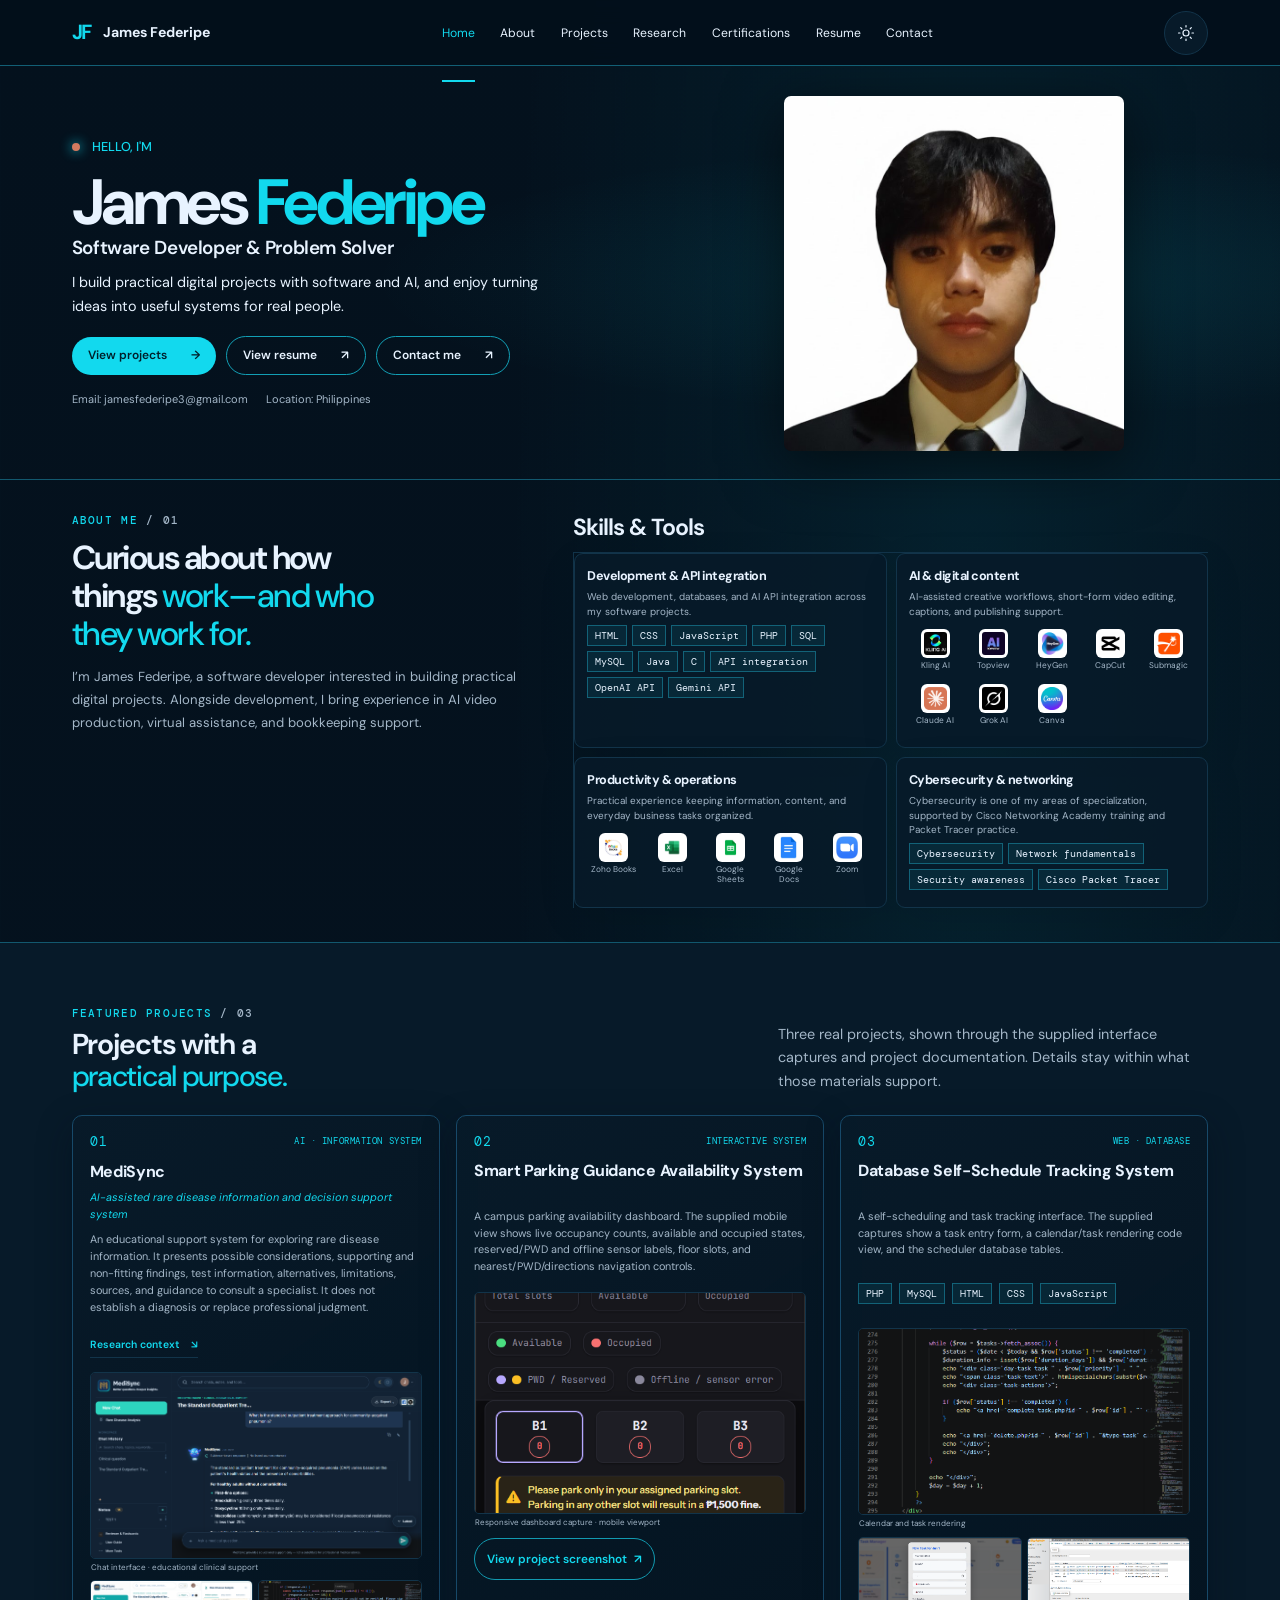
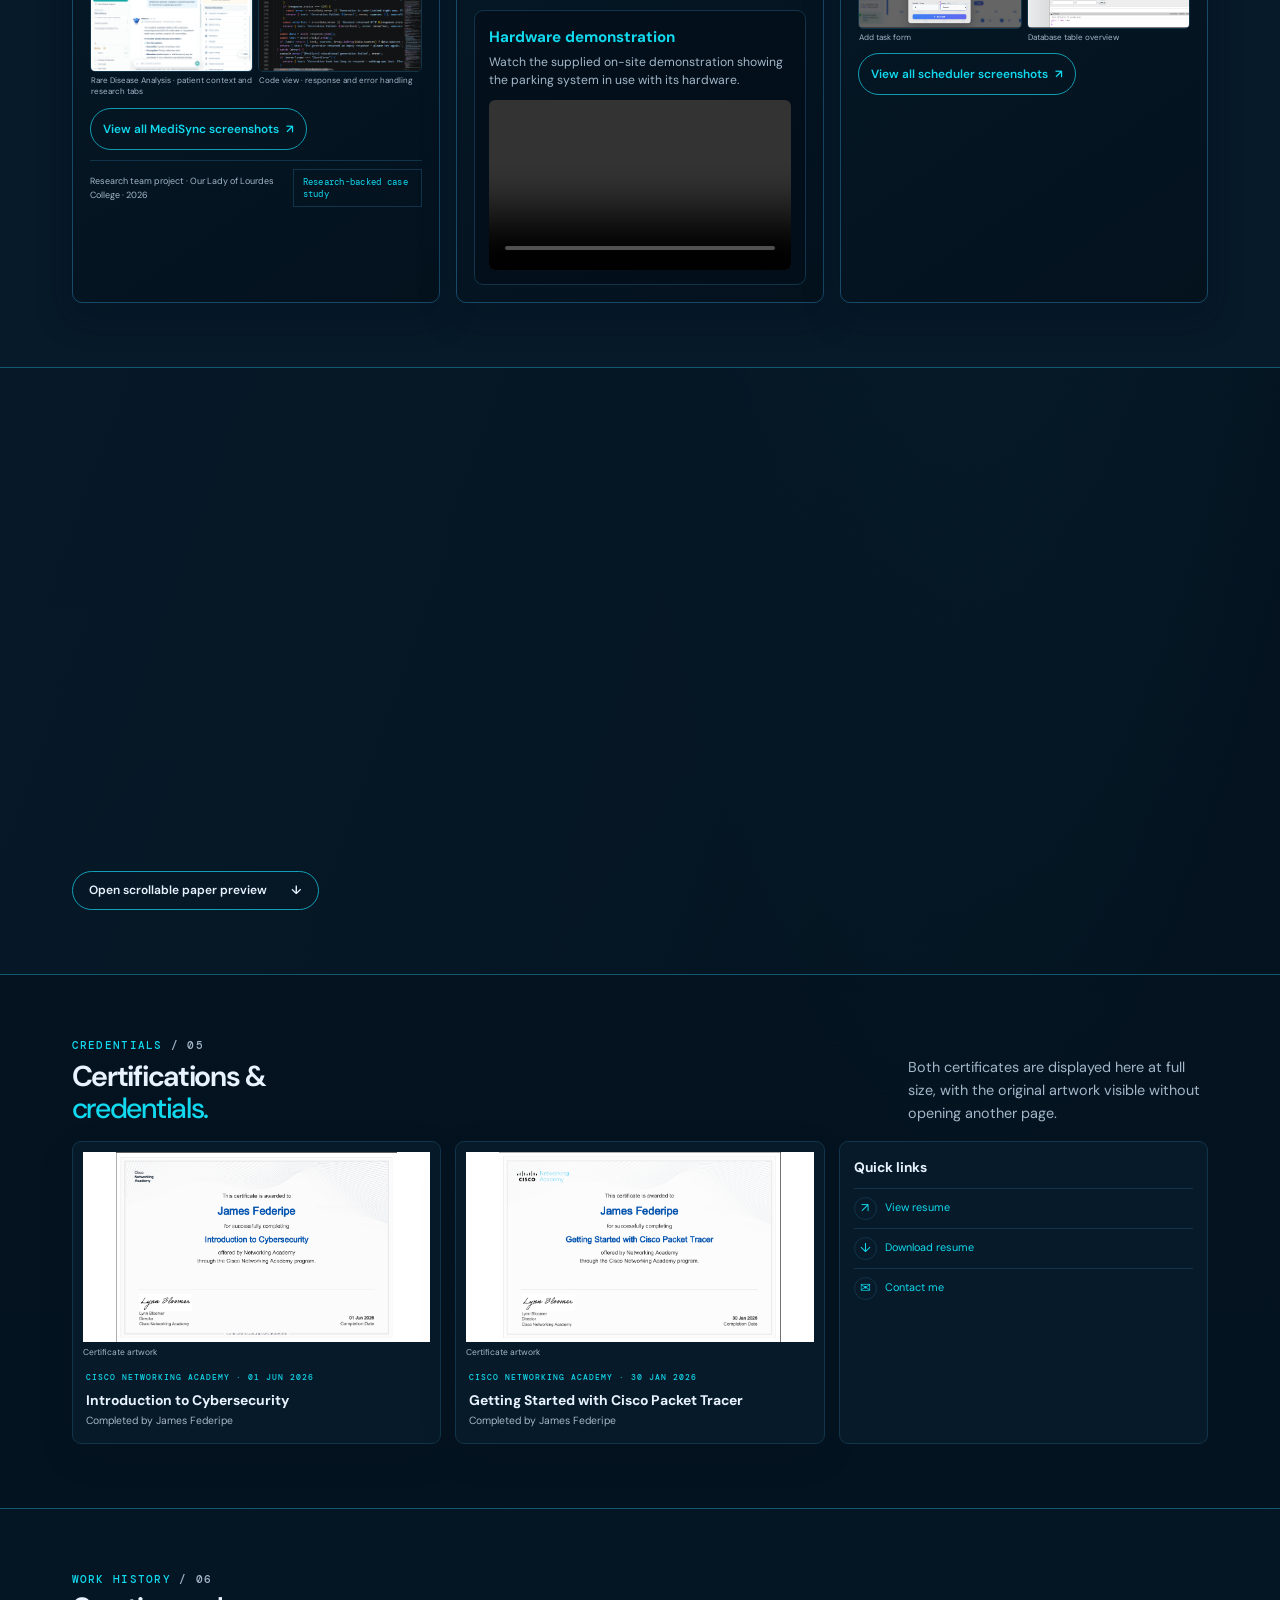
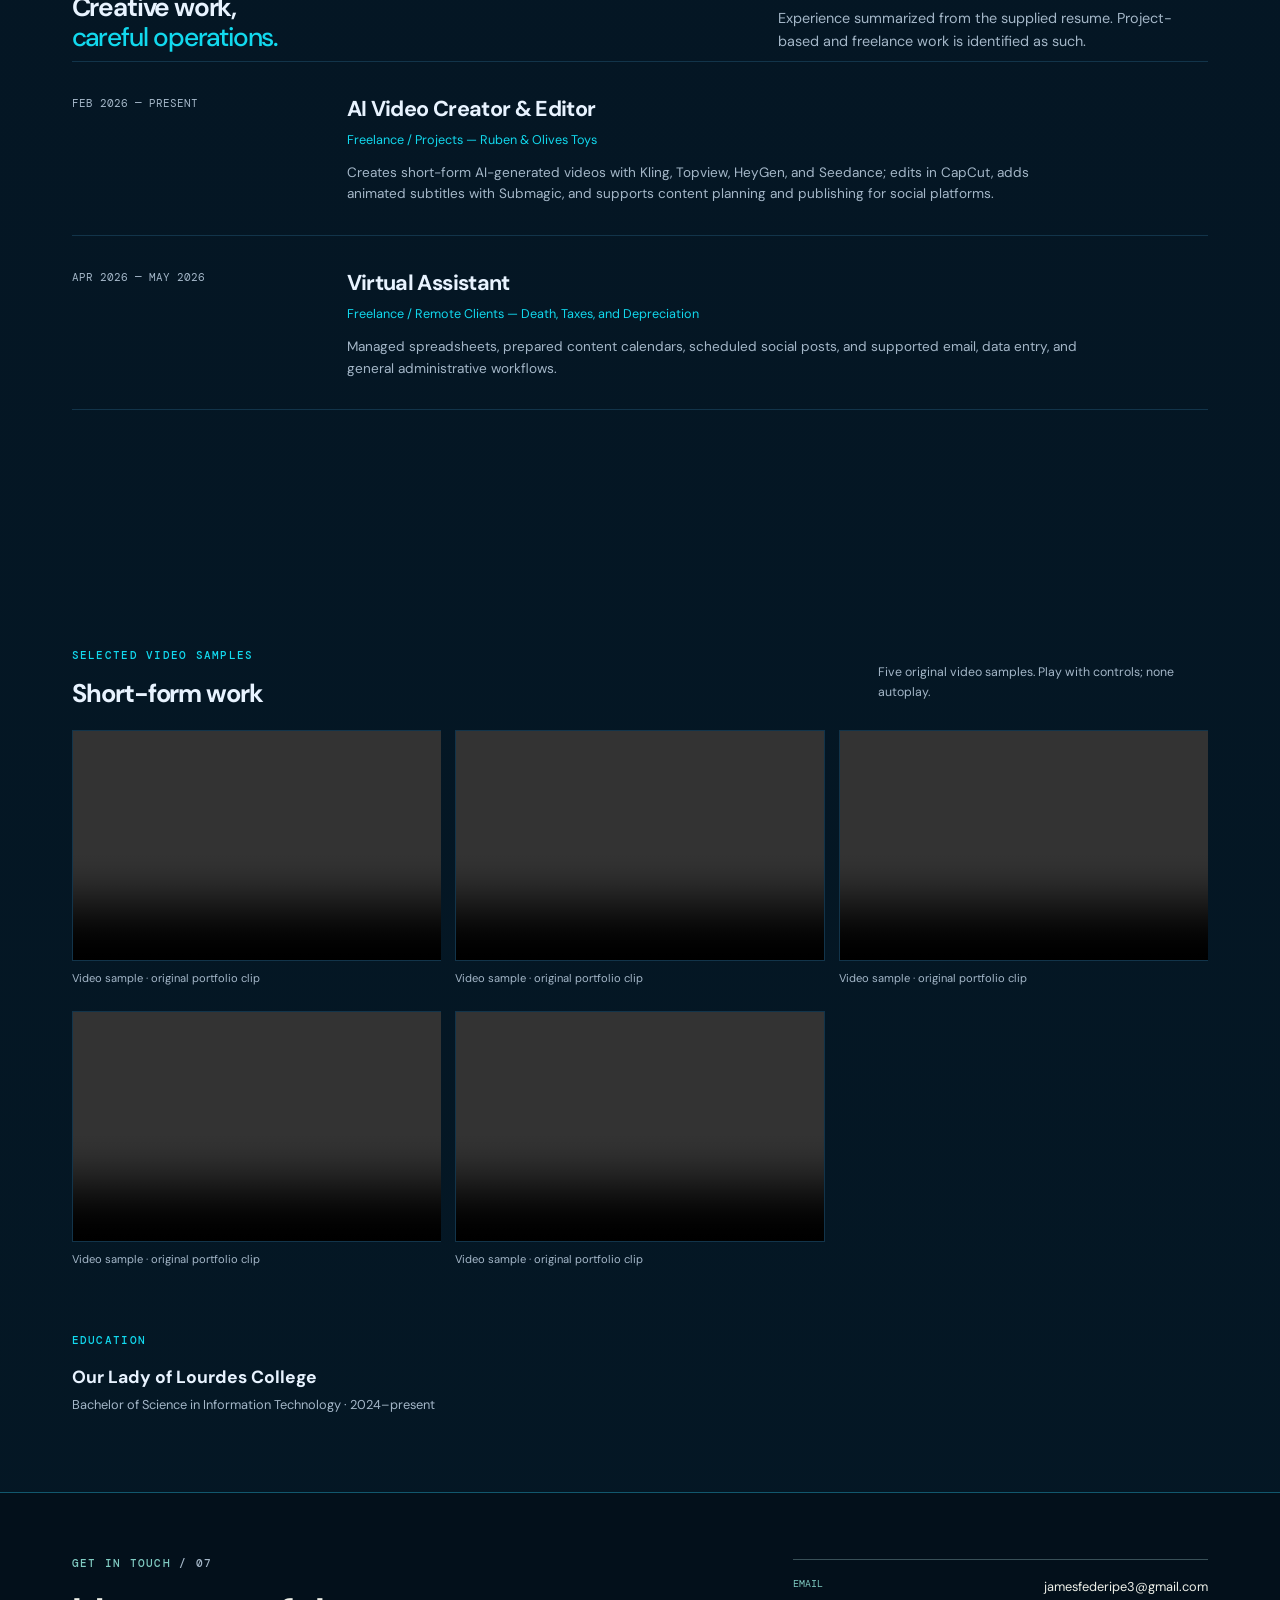
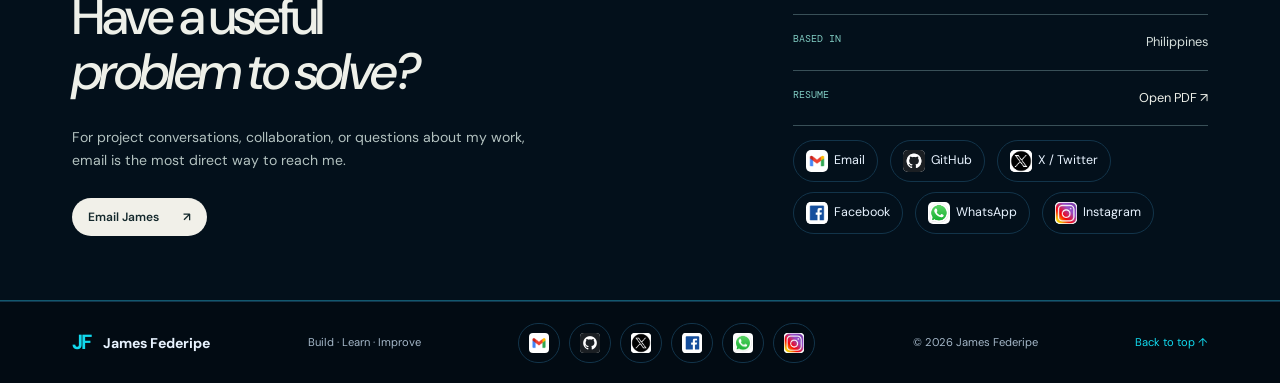
==== index.html @ 77c72005 "Set standalone portfolio Pages URL" ====
<!doctype html>
<html lang="en" data-theme="dark">
<head>
  <meta charset="utf-8">
  <meta name="viewport" content="width=device-width, initial-scale=1">
  <meta name="color-scheme" content="dark light">
  <meta name="description" content="James Federipe builds useful digital products with software and AI, alongside experience in digital operations and content creation.">
  <meta property="og:type" content="website">
  <meta property="og:title" content="James Federipe — AI & Software Developer">
  <meta property="og:description" content="AI-assisted applications, thoughtful web experiences, and practical digital solutions.">
  <link rel="canonical" href="https://percyvilli.github.io/James-Federipe-Portfolio/">
  <!-- Add a real 1200 × 630 social preview at assets/branding/social-preview.jpg when available. -->
  <meta property="og:image" content="">
  <meta name="theme-color" content="#04111d">
  <link rel="icon" href="favicon.svg" type="image/svg+xml">
  <title>James Federipe — AI & Software Developer</title>
  <link rel="stylesheet" href="style.css">
</head>
<body>
  <a class="skip-link" href="#main">Skip to content</a>
  <header class="site-header">
    <a class="wordmark" href="#home" aria-label="James Federipe, home"><span class="wordmark-mark">JF</span><span class="wordmark-name">James Federipe</span></a>
    <button class="menu-toggle" type="button" aria-expanded="false" aria-controls="site-nav"><span class="sr-only">Toggle navigation</span><svg viewBox="0 0 24 24" aria-hidden="true"><path d="M4 7h16M4 12h16M4 17h16"/></svg></button>
    <nav id="site-nav" class="site-nav" aria-label="Main navigation">
      <a href="#home">Home</a><a href="#about">About</a><a href="#projects">Projects</a><a href="#research">Research</a><a href="#certifications">Certifications</a><a href="james_RESUME%20V2.pdf" target="_blank" rel="noreferrer" id="resume">Resume</a><a href="#contact">Contact</a>
    </nav>
    <div class="header-actions"><button class="theme-toggle" type="button" aria-label="Switch to light theme" title="Switch theme"><svg viewBox="0 0 24 24" aria-hidden="true"><circle cx="12" cy="12" r="4"/><path d="M12 2v2m0 16v2M4.93 4.93l1.42 1.42m11.3 11.3 1.42 1.42M2 12h2m16 0h2M4.93 19.07l1.42-1.42m11.3-11.3 1.42-1.42"/></svg></button><a class="resume-link" href="james_RESUME%20V2.pdf" target="_blank" rel="noreferrer">View resume <span aria-hidden="true">↗</span></a></div>
  </header>
  <main id="main">
    <section class="hero section" id="home" aria-labelledby="hero-title">
      <div class="hero-copy"><p class="eyebrow"><span class="eyebrow-mark"></span> HELLO, I'M</p><h1 id="hero-title">James <em>Federipe</em></h1><h2 class="hero-role">Software Developer &amp; Problem Solver</h2><p class="hero-lede">I build practical digital projects with software and AI, and enjoy turning ideas into useful systems for real people.</p><div class="hero-actions"><a class="button button-dark" href="#projects">View projects <span aria-hidden="true">→</span></a><a class="button button-outline" href="james_RESUME%20V2.pdf" target="_blank" rel="noreferrer">View resume <span aria-hidden="true">↗</span></a><a class="button button-outline" href="#contact">Contact me <span aria-hidden="true">↗</span></a></div><div class="hero-contact"><a href="mailto:jamesfederipe3@gmail.com">Email: jamesfederipe3@gmail.com</a><span>Location: Philippines</span></div></div>
      <figure class="hero-portrait"><img src="james.jpg" width="747" height="780" alt="Portrait of James Federipe"><figcaption><span>JAMES FEDERIPE</span><span>DEVELOPMENT · CREATIVE · OPERATIONS</span></figcaption></figure>
      <div class="hero-bottom"><span>PHILIPPINES</span><a href="#projects">SCROLL TO EXPLORE <span aria-hidden="true">↓</span></a><span>INDEPENDENT PROJECTS &amp; EXPERIENCE</span></div>
    </section>

    <div class="about-skills-layout"><section class="section section-about" id="about" aria-labelledby="about-title"><div class="about-label"><p class="eyebrow">ABOUT ME <span> / 01</span></p></div><div class="about-copy"><h2 id="about-title">Curious about how<br>things <em>work—and who<br>they work for.</em></h2><p>I’m James Federipe, a software developer interested in building practical digital projects. Alongside development, I bring experience in AI video production, virtual assistance, and bookkeeping support.</p></div></section>
    <section class="section section-skills" id="skills" aria-labelledby="skills-title"><div class="section-heading"><div><p class="eyebrow">SKILLS &amp; TOOLS <span> / 02</span></p><h2 id="skills-title">Skills &amp; Tools</h2></div><p class="heading-note">Skills below are drawn from the supplied resume and named project. Project-specific evidence is noted where available.</p></div><div class="skills-grid">
      <article class="skill-group"><span class="skill-index">A</span><h3>Development &amp; API integration</h3><p>Web development, databases, and AI API integration across my software projects.</p><div class="tag-row"><span>HTML</span><span>CSS</span><span>JavaScript</span><span>PHP</span><span>SQL</span><span>MySQL</span><span>Java</span><span>C</span><span>API integration</span><span>OpenAI API</span><span>Gemini API</span></div><small>PHP, MySQL, HTML, CSS, JavaScript — scheduler project (resume)</small></article>
      <article class="skill-group"><span class="skill-index">B</span><h3>AI &amp; digital content</h3><p>AI-assisted creative workflows, short-form video editing, captions, and publishing support.</p><div class="tool-grid" aria-label="AI and digital content tools"><figure class="tool-item"><img src="OIP%20(10).webp" width="474" height="474" loading="lazy" alt="Kling AI logo"><figcaption>Kling AI</figcaption></figure><figure class="tool-item"><img src="OIP%2011.jpg" width="225" height="225" loading="lazy" alt="Topview AI logo"><figcaption>Topview</figcaption></figure><figure class="tool-item"><img src="Logo-Heygen.png" width="100" height="100" loading="lazy" alt="HeyGen logo"><figcaption>HeyGen</figcaption></figure><figure class="tool-item"><img src="Capcut.png" width="2035" height="2048" loading="lazy" alt="CapCut logo"><figcaption>CapCut</figcaption></figure><figure class="tool-item"><img src="SubMagic.webp" width="800" height="800" loading="lazy" alt="Submagic logo"><figcaption>Submagic</figcaption></figure><figure class="tool-item"><img src="claude-ai-icon.webp" width="512" height="512" loading="lazy" alt="Claude AI logo"><figcaption>Claude AI</figcaption></figure><figure class="tool-item"><img src="grok-icon.png" width="512" height="512" loading="lazy" alt="Grok AI logo"><figcaption>Grok AI</figcaption></figure><figure class="tool-item"><img src="assets/tools/canva.webp" width="508" height="509" loading="lazy" alt="Canva logo"><figcaption>Canva</figcaption></figure></div><div class="tag-row"><span>Seedance</span></div><small>Tools and experience listed in resume</small></article>
      <article class="skill-group"><span class="skill-index">C</span><h3>Productivity &amp; operations</h3><p>Practical experience keeping information, content, and everyday business tasks organized.</p><div class="tool-grid" aria-label="Business and productivity tools"><figure class="tool-item"><img src="assets/tools/zoho-books.png" width="517" height="400" loading="lazy" alt="Zoho Books logo"><figcaption>Zoho Books</figcaption></figure><figure class="tool-item"><img src="excel-png.webp" width="1920" height="1920" loading="lazy" alt="Microsoft Excel logo"><figcaption>Excel</figcaption></figure><figure class="tool-item"><img src="google-sheets-apps-logo-free-png.webp" width="1920" height="1920" loading="lazy" alt="Google Sheets logo"><figcaption>Google Sheets</figcaption></figure><figure class="tool-item"><img src="OIP%20(1).webp" width="474" height="474" loading="lazy" alt="Google Docs logo"><figcaption>Google Docs</figcaption></figure><figure class="tool-item"><img src="OIP%20(2).webp" width="474" height="484" loading="lazy" alt="Zoom logo"><figcaption>Zoom</figcaption></figure></div><div class="tag-row"><span>Google Workspace</span><span>Microsoft Office</span><span>Bookkeeping</span><span>Financial reporting</span><span>Content planning</span><span>Admin coordination</span></div><small>Tools and experience listed in resume</small></article>
      <article class="skill-group"><span class="skill-index">D</span><h3>Cybersecurity &amp; networking</h3><p>Cybersecurity is one of my areas of specialization, supported by Cisco Networking Academy training and Packet Tracer practice.</p><div class="tag-row"><span>Cybersecurity</span><span>Network fundamentals</span><span>Security awareness</span><span>Cisco Packet Tracer</span></div></article>
    </div></section></div>
    <section class="section section-projects" id="projects" aria-labelledby="projects-title">
      <div class="section-heading"><div><p class="eyebrow">FEATURED PROJECTS <span> / 03</span></p><h2 id="projects-title">Projects with a<br><em>practical purpose.</em></h2></div><p class="heading-note">Three real projects, shown through the supplied interface captures and project documentation. Details stay within what those materials support.</p></div>
      <article class="project-feature"><div class="project-top"><span class="project-index">01</span><span class="project-type">AI · INFORMATION SYSTEM</span></div><div class="project-content"><div><h3>MediSync</h3><p class="project-subtitle">AI-assisted rare disease information and decision support system</p></div><div class="project-summary"><p>An educational support system for exploring rare disease information. It presents possible considerations, supporting and non-fitting findings, test information, alternatives, limitations, sources, and guidance to consult a specialist. It does not establish a diagnosis or replace professional judgment.</p><a class="text-link" href="#research">Research context <span aria-hidden="true">↘</span></a></div></div>
      <div class="evidence-gallery medisync-gallery"><figure><img src="assets/projects/medisync/chat-interface.png" width="1366" height="768" loading="lazy" alt="MediSync chatbot showing a clinical education response in the dark interface"><figcaption>Chat interface · educational clinical support</figcaption></figure><figure><img src="assets/projects/medisync/rare-disease-analysis.png" width="1366" height="768" loading="lazy" alt="MediSync light interface with Rare Disease Analysis patient context panel"><figcaption>Rare Disease Analysis · patient context and research tabs</figcaption></figure><figure><img src="assets/projects/medisync/code-view-clean.png" width="844" height="460" loading="lazy" alt="Code editor view of MediSync response and error handling"><figcaption>Code view · response and error handling</figcaption></figure></div><p class="project-action"><button type="button" data-image="assets/projects/medisync/chat-interface.png" data-gallery=".medisync-gallery" data-caption="MediSync project screenshots">View all MediSync screenshots <span aria-hidden="true">↗</span></button></p>
        <div class="project-meta"><span>Research team project · Our Lady of Lourdes College · 2026</span><span class="status-label">Research-backed case study</span></div>
      </article>
      <div class="project-grid">
        <article class="project-card"><div class="project-top"><span class="project-index">02</span><span class="project-type">INTERACTIVE SYSTEM</span></div><h3>Smart Parking Guidance Availability System</h3><p>A campus parking availability dashboard. The supplied mobile view shows live occupancy counts, available and occupied states, reserved/PWD and offline sensor labels, floor slots, and nearest/PWD/directions navigation controls.</p><figure class="single-evidence parking-gallery"><img src="assets/projects/smart-parking/mobile-dashboard-clean.png" width="448" height="673" loading="lazy" alt="Mobile responsive Smart Parking dashboard with slot counts, floor slots, and navigation controls"><figcaption>Responsive dashboard capture · mobile viewport</figcaption></figure><p class="project-action"><button type="button" data-image="assets/projects/smart-parking/mobile-dashboard-clean.png" data-gallery=".parking-gallery" data-caption="Smart Parking · dashboard screenshot">View project screenshot <span aria-hidden="true">↗</span></button></p>
        <div class="project-video"><h4>Hardware demonstration</h4><p>Watch the supplied on-site demonstration showing the parking system in use with its hardware.</p><video controls playsinline preload="none" aria-label="Smart Parking hardware demonstration"><source src="assets/videos/EDP_SmartParking_Demonstration.mp4" type="video/mp4">Your browser does not support this video.</video><p class="video-unavailable-message" hidden>Hardware demo video is not available in this copy.</p></div>
        </article>
        <article class="project-card"><div class="project-top"><span class="project-index">03</span><span class="project-type">WEB · DATABASE</span></div><h3>Database Self-Schedule Tracking System</h3><p>A self-scheduling and task tracking interface. The supplied captures show a task entry form, a calendar/task rendering code view, and the scheduler database tables.</p><div class="tag-row"><span>PHP</span><span>MySQL</span><span>HTML</span><span>CSS</span><span>JavaScript</span></div><div class="evidence-gallery scheduler-gallery"><figure><img src="assets/projects/database-scheduler/calendar-code.png" width="787" height="685" loading="lazy" alt="Scheduler dashboard PHP code rendering task dates and statuses"><figcaption>Calendar and task rendering</figcaption></figure><figure><img src="assets/projects/database-scheduler/add-task-form.png" width="1366" height="686" loading="lazy" alt="Scheduler form to add a task with date, details, time, priority, category, and duration"><figcaption>Add task form</figcaption></figure><figure><img src="assets/projects/database-scheduler/database-structure.png" width="1366" height="688" loading="lazy" alt="Self scheduler database table overview in phpMyAdmin"><figcaption>Database table overview</figcaption></figure></div><p class="project-action"><button type="button" data-image="assets/projects/database-scheduler/add-task-form.png" data-gallery=".scheduler-gallery" data-caption="Self-Schedule Tracker screenshots">View all scheduler screenshots <span aria-hidden="true">↗</span></button></p>
        </article>
      </div>
    </section>
    <section class="section section-research" id="research" aria-labelledby="research-title"><div class="section-heading"><div><p class="eyebrow">RESEARCH <span> / 04</span></p><h2 id="research-title">MediSync, in<br><em>research context.</em></h2></div><p class="heading-note">The research is one part of this portfolio. Open the scrollable paper preview below. The selected pages stay inside the popup, not in the page layout.</p></div><div class="research-panel"><span class="research-mark" aria-hidden="true">R</span><div class="research-overview"><p class="eyebrow">CAPSTONE RESEARCH · 2026</p><h3>Design and Development of MediSync: An AI-Assisted Rare Disease Information and Decision Support System</h3><p>A team capstone by James Federipe and Janzhen Mabilangan at Our Lady of Lourdes College. The study combines document analysis, semi-structured interviews, and structured system evaluations to assess an educational rare-disease information and decision-support system.</p><span class="status-label">Team capstone · scrollable selected-page preview</span></div><aside class="research-facts" aria-label="Research at a glance"><div><span>METHOD</span><strong>Developmental research with mixed methods</strong></div><div><span>EVALUATION MEANS</span><strong>Medical respondents <b>4.26</b><br>IT experts <b>4.00</b></strong></div><p>Quality and usability feedback only. The study does not test clinical diagnostic accuracy.</p></aside></div><button class="button button-outline research-open" id="research-open" type="button" aria-haspopup="dialog" aria-controls="research-dialog">Open scrollable paper preview <span aria-hidden="true">↓</span></button></section>
    <section class="section section-certifications" id="certifications" aria-labelledby="certifications-title"><div class="section-heading"><div><p class="eyebrow">CREDENTIALS <span> / 05</span></p><h2 id="certifications-title">Certifications &amp;<br><em>credentials.</em></h2></div><p class="heading-note">Both certificates are displayed here at full size, with the original artwork visible without opening another page.</p></div><div class="certificate-grid"><article class="certificate-card"><figure><img src="Cybersecurity.png" width="901" height="611" loading="lazy" alt="Cisco Networking Academy certificate awarded to James Federipe for Introduction to Cybersecurity, completed 1 June 2026"><figcaption>Certificate artwork</figcaption></figure><div><p class="eyebrow">CISCO NETWORKING ACADEMY · 01 JUN 2026</p><h3>Introduction to Cybersecurity</h3><p>Completed by James Federipe</p></div></article><article class="certificate-card"><figure><img src="PT.png" width="865" height="584" loading="lazy" alt="Cisco Networking Academy certificate awarded to James Federipe for Getting Started with Cisco Packet Tracer, completed 30 January 2026"><figcaption>Certificate artwork</figcaption></figure><div><p class="eyebrow">CISCO NETWORKING ACADEMY · 30 JAN 2026</p><h3>Getting Started with Cisco Packet Tracer</h3><p>Completed by James Federipe</p></div></article><aside class="quick-links"><h3>Quick links</h3><a href="james_RESUME%20V2.pdf" target="_blank" rel="noreferrer"><span aria-hidden="true">↗</span> View resume</a><a href="james_RESUME%20V2.pdf" download="james-federipe-resume.pdf"><span aria-hidden="true">↓</span> Download resume</a><a href="#contact"><span aria-hidden="true">✉</span> Contact me</a></aside></div></section>
    <section class="section section-experience" id="experience" aria-labelledby="experience-title"><div class="section-heading"><div><p class="eyebrow">WORK HISTORY <span> / 06</span></p><h2 id="experience-title">Creative work,<br><em>careful operations.</em></h2></div><p class="heading-note">Experience summarized from the supplied resume. Project-based and freelance work is identified as such.</p></div><div class="timeline">
      <article class="timeline-item"><div class="timeline-date">FEB 2026 — PRESENT</div><div class="timeline-body"><h3>AI Video Creator &amp; Editor</h3><p class="timeline-org">Freelance / Projects — Ruben &amp; Olives Toys</p><p>Creates short-form AI-generated videos with Kling, Topview, HeyGen, and Seedance; edits in CapCut, adds animated subtitles with Submagic, and supports content planning and publishing for social platforms.</p></div></article>
      <article class="timeline-item"><div class="timeline-date">APR 2026 — MAY 2026</div><div class="timeline-body"><h3>Virtual Assistant</h3><p class="timeline-org">Freelance / Remote Clients — Death, Taxes, and Depreciation</p><p>Managed spreadsheets, prepared content calendars, scheduled social posts, and supported email, data entry, and general administrative workflows.</p></div></article>
      <article class="timeline-item"><div class="timeline-date">FEB 2026 — APR 2026</div><div class="timeline-body"><h3>Bookkeeper</h3><p class="timeline-org">Freelance / Remote — Rarelink</p><p>Used Zoho Books to review and categorize invoices and transactions, prepare monthly financial summaries, and maintain organized records. Used Claude AI to help prepare plain-language summaries and check categorization.</p></div></article>
    </div><div class="reel-heading" id="video-samples"><div><p class="eyebrow">SELECTED VIDEO SAMPLES</p><h3>Short-form work</h3></div><p>Five original video samples. Play with controls; none autoplay.</p></div><div class="reel-grid">
      <figure><video controls playsinline preload="none"><source src="0417(1).mp4" type="video/mp4">Your browser does not support video.</video><figcaption>Video sample · original portfolio clip</figcaption></figure>
      <figure><video controls playsinline preload="none"><source src="Clip%201%20(1).mp4" type="video/mp4">Your browser does not support video.</video><figcaption>Video sample · original portfolio clip</figcaption></figure>
      <figure><video controls playsinline preload="none"><source src="Video1-Growth%20Tip.mp4" type="video/mp4">Your browser does not support video.</video><figcaption>Video sample · original portfolio clip</figcaption></figure>
      <figure><video controls playsinline preload="none"><source src="Video1-Revision.mp4" type="video/mp4">Your browser does not support video.</video><figcaption>Video sample · original portfolio clip</figcaption></figure>
      <figure><video controls playsinline preload="none"><source src="0613.mp4" type="video/mp4">Your browser does not support video.</video><figcaption>Video sample · original portfolio clip</figcaption></figure>
    </div><div class="credentials"><div><p class="eyebrow">EDUCATION</p><h3>Our Lady of Lourdes College</h3><p>Bachelor of Science in Information Technology · 2024–present</p></div></div></section>
    <section class="section section-contact" id="contact" aria-labelledby="contact-title"><div class="contact-copy"><p class="eyebrow">GET IN TOUCH <span> / 07</span></p><h2 id="contact-title">Have a useful<br><em>problem to solve?</em></h2><p>For project conversations, collaboration, or questions about my work, email is the most direct way to reach me.</p><a class="button button-light" href="mailto:jamesfederipe3@gmail.com">Email James <span aria-hidden="true">↗</span></a></div><div class="contact-side"><div><span>EMAIL</span><a href="mailto:jamesfederipe3@gmail.com">jamesfederipe3@gmail.com</a></div><div><span>BASED IN</span><p>Philippines</p></div><div><span>RESUME</span><a href="james_RESUME%20V2.pdf" target="_blank" rel="noreferrer">Open PDF <span aria-hidden="true">↗</span></a></div><nav class="social-links" aria-label="Contact and professional profiles"><a href="mailto:jamesfederipe3@gmail.com"><img src="gmail-icon-free-png.webp" width="22" height="22" alt=""><span>Email</span></a><a href="https://github.com/Percyvilli" target="_blank" rel="noreferrer"><img src="github-icon.png" width="22" height="22" alt=""><span>GitHub</span></a><a href="https://x.com/percyvillii" target="_blank" rel="noreferrer"><img src="OIP.webp" width="22" height="22" alt=""><span>X / Twitter</span></a><a href="https://facebook.com/share/1GWirLEnjt/" target="_blank" rel="noreferrer"><img src="facebook-icon-vector-39772994.webp" width="22" height="22" alt=""><span>Facebook</span></a><a href="https://wa.me/9682298538" target="_blank" rel="noreferrer"><img src="WhatsApp.svg.png" width="22" height="22" alt=""><span>WhatsApp</span></a><a href="https://www.instagram.com/federipejames/" target="_blank" rel="noreferrer"><img src="OIP%20(4).webp" width="22" height="22" alt=""><span>Instagram</span></a></nav></div></section>
  </main>
  <dialog class="research-dialog" id="research-dialog" aria-labelledby="research-dialog-title"><div class="research-dialog-shell"><div class="research-dialog-bar"><div><p class="eyebrow">MEDISYNC · RESEARCH OVERVIEW</p><h2 id="research-dialog-title">The study, in context</h2><p class="research-dialog-hint">Scroll through four selected pages and one blurred teaser. The complete manuscript is not included.</p></div><button class="research-dialog-close" type="button" aria-label="Close research overview">Close <span aria-hidden="true">×</span></button></div><div class="research-dialog-scroll" tabindex="0" aria-label="Scrollable selected MediSync paper pages"><figure class="research-page"><img src="assets/research/page-01-title.png" width="850" height="1100" loading="lazy" alt="MediSync capstone paper title page"><figcaption>01 · Title page</figcaption></figure><figure class="research-page"><img src="assets/research/page-02-abstract.png" width="850" height="1100" loading="lazy" alt="MediSync capstone abstract page"><figcaption>02 · Abstract</figcaption></figure><figure class="research-page"><img src="assets/research/page-03-methodology.png" width="850" height="1100" loading="lazy" alt="Selected MediSync research page describing study methodology"><figcaption>03 · Methodology</figcaption></figure><figure class="research-page"><img src="assets/research/page-04-findings.png" width="850" height="1100" loading="lazy" alt="Selected MediSync research page showing aggregate evaluation findings"><figcaption>04 · Findings</figcaption></figure><figure class="research-page is-blurred"><img src="assets/research/page-05-blurred.png" width="850" height="1100" loading="lazy" alt="Intentionally blurred fifth-page preview"><figcaption>05 · Blurred preview</figcaption></figure></div></div></dialog>
  <dialog class="image-dialog" aria-label="Image preview"><div class="image-dialog-bar"><p class="image-dialog-caption" id="image-dialog-caption"></p><span class="image-dialog-count" aria-live="polite"></span><button type="button" class="image-dialog-previous" aria-label="Previous screenshot">←</button><button type="button" class="image-dialog-next" aria-label="Next screenshot">→</button><button type="button" class="image-dialog-close" aria-label="Close image preview">Close <span aria-hidden="true">×</span></button></div><img class="image-dialog-content" alt=""></dialog>
  <footer class="site-footer"><a class="wordmark" href="#home" aria-label="James Federipe, back to home"><span class="wordmark-mark">JF</span><span class="wordmark-name">James Federipe</span></a><span>Build · Learn · Improve</span><nav class="footer-social" aria-label="Contact and professional profiles"><a href="mailto:jamesfederipe3@gmail.com" aria-label="Email"><img src="gmail-icon-free-png.webp" width="20" height="20" alt=""></a><a href="https://github.com/Percyvilli" target="_blank" rel="noreferrer" aria-label="GitHub"><img src="github-icon.png" width="20" height="20" alt=""></a><a href="https://x.com/percyvillii" target="_blank" rel="noreferrer" aria-label="X / Twitter"><img src="OIP.webp" width="20" height="20" alt=""></a><a href="https://facebook.com/share/1GWirLEnjt/" target="_blank" rel="noreferrer" aria-label="Facebook"><img src="facebook-icon-vector-39772994.webp" width="20" height="20" alt=""></a><a href="https://wa.me/9682298538" target="_blank" rel="noreferrer" aria-label="WhatsApp"><img src="WhatsApp.svg.png" width="20" height="20" alt=""></a><a href="https://www.instagram.com/federipejames/" target="_blank" rel="noreferrer" aria-label="Instagram"><img src="OIP%20(4).webp" width="20" height="20" alt=""></a></nav><span>© <span id="year">2026</span> James Federipe</span><a href="#home">Back to top ↑</a></footer>
  <script src="script.js" defer></script>
</body>
</html>
---- style.css ----
@import url('https://fonts.googleapis.com/css2?family=DM+Mono:wght@400;500&family=DM+Sans:wght@400;500;600;700&family=Playfair+Display:ital,wght@0,500;0,600;1,500;1,600&display=swap');
:root{font-family:'DM Sans',Arial,sans-serif;color:#172a32;background:#f5f3ee;font-synthesis:none;text-rendering:optimizeLegibility;--paper:#f5f3ee;--ink:#172a32;--muted:#64747a;--line:#d7dedb;--teal:#147e78;--deep:#10272d;--surface:#ebece6;--header:rgba(245,243,238,.93);--serif:'Playfair Display',Georgia,serif;--mono:'DM Mono',monospace;scroll-behavior:smooth;scroll-padding-top:88px}*{box-sizing:border-box}html[data-theme=dark]{--paper:#13242a;--ink:#edf0e9;--muted:#a8b7b6;--line:#304248;--teal:#80cbc2;--deep:#0c191e;--surface:#1a3036;--header:rgba(19,36,42,.94);color-scheme:dark}body{margin:0;background:var(--paper);color:var(--ink);font-size:16px;line-height:1.65}a{color:inherit;text-decoration:none}button{font:inherit;color:inherit}.sr-only{position:absolute;width:1px;height:1px;padding:0;margin:-1px;overflow:hidden;clip:rect(0,0,0,0);white-space:nowrap;border:0}.skip-link{position:fixed;top:8px;left:8px;z-index:20;padding:10px 16px;background:var(--ink);color:var(--paper);transform:translateY(-150%)}.skip-link:focus{transform:translateY(0)}:focus-visible{outline:3px solid var(--teal);outline-offset:4px}.site-header{height:76px;position:sticky;top:0;z-index:10;display:flex;align-items:center;gap:36px;padding:0 max(5vw,24px);background:var(--header);border-bottom:1px solid var(--line);backdrop-filter:blur(12px)}.wordmark{font-size:1.25rem;letter-spacing:-.07em;font-weight:700}.wordmark span{color:var(--teal)}.site-nav{display:flex;align-items:center;justify-content:center;gap:clamp(12px,2vw,28px);margin:auto;font-size:.78rem;color:var(--muted)}.site-nav a,.header-actions a,.text-link,.contact-side a{transition:color .18s ease}.site-nav a:hover,.header-actions a:hover,.text-link:hover,.contact-side a:hover{color:var(--teal)}.header-actions{display:flex;align-items:center;gap:18px;font-size:.78rem;font-weight:600}.resume-link{padding:9px 14px;border:1px solid var(--line)}.theme-toggle,.menu-toggle{display:grid;place-items:center;width:38px;height:38px;border:0;background:none;cursor:pointer}.theme-toggle svg,.menu-toggle svg{width:18px;fill:none;stroke:currentColor;stroke-width:1.6;stroke-linecap:round}.menu-toggle{display:none}.section{padding:110px max(8vw,28px);scroll-margin-top:75px}.hero{position:relative;min-height:calc(100svh - 76px);padding-top:clamp(100px,15vh,180px);padding-bottom:100px;display:grid;grid-template-columns:minmax(0,1fr) 220px;gap:9vw;align-items:center;background-image:linear-gradient(var(--line) 1px,transparent 1px),linear-gradient(90deg,var(--line) 1px,transparent 1px);background-size:80px 80px;background-position:50% 40%;background-repeat:repeat;isolation:isolate}.hero:before{content:"";position:absolute;inset:0;background:linear-gradient(90deg,var(--paper) 8%,color-mix(in srgb,var(--paper) 93%,transparent) 65%,var(--paper));z-index:-1}.hero-copy{max-width:850px}.eyebrow{font:500 .66rem/1.4 var(--mono);letter-spacing:.12em;color:var(--teal);text-transform:uppercase}.eyebrow span{color:var(--muted)}.eyebrow-mark{display:inline-block;width:8px;height:8px;border-radius:50%;background:var(--teal);margin-right:9px}h1,h2,h3,p{margin-top:0}h1,h2{font-size:clamp(3.25rem,7.25vw,7rem);letter-spacing:-.075em;line-height:.99;font-weight:500;margin:28px 0}h1 em,h2 em{font-family:var(--serif);font-weight:500;letter-spacing:-.05em}.hero-lede{max-width:580px;font-size:clamp(1rem,1.4vw,1.2rem);color:var(--muted);line-height:1.8}.hero-actions{display:flex;align-items:center;flex-wrap:wrap;gap:22px;margin:34px 0 27px}.button{min-height:48px;padding:0 18px;display:inline-flex;align-items:center;justify-content:center;gap:24px;font-size:.8rem;font-weight:600;transition:transform .2s,background .2s}.button:hover{transform:translateY(-2px)}.button-dark{background:var(--deep);color:#f2f1eb}.button-dark:hover{background:var(--teal);color:#fff}.text-link{font-size:.8rem;font-weight:600;border-bottom:1px solid var(--line);padding-bottom:4px}.text-link span{color:var(--teal);margin-left:8px}.hero-note{font-size:.76rem;color:var(--muted)}.hero-aside{align-self:center;padding:22px 0 22px 24px;border-left:1px solid var(--line)}.aside-number{font: .7rem var(--mono);color:var(--teal);margin-bottom:38px}.aside-number span{color:var(--muted)}.hero-aside p{font-size:.88rem;line-height:1.5}.aside-rule{height:1px;background:var(--line);margin:18px 0}.hero-bottom{position:absolute;left:max(8vw,28px);right:max(8vw,28px);bottom:28px;display:flex;justify-content:space-between;color:var(--muted);font: .62rem var(--mono);letter-spacing:.08em}.hero-bottom a{color:var(--teal)}.section-projects,.section-experience{background:var(--surface)}.section-heading{display:flex;justify-content:space-between;align-items:end;gap:50px;margin-bottom:52px}.section-heading h2,.about-copy h2,.contact-copy h2{font-size:clamp(2.8rem,5.5vw,5.1rem);margin:17px 0 0}.heading-note{max-width:390px;color:var(--muted);font-size:.85rem}.project-feature,.project-card{border:1px solid var(--line);padding:clamp(24px,4vw,48px);background:var(--paper)}.project-top{display:flex;justify-content:space-between;align-items:center;font: .65rem var(--mono);letter-spacing:.08em;color:var(--muted)}.project-index{color:var(--teal);font-size:.82rem}.project-content{display:grid;grid-template-columns:1.1fr .9fr;gap:7vw;align-items:end;padding:75px 0 46px}.project-content h3{font-size:clamp(2.7rem,5vw,5rem);letter-spacing:-.07em;line-height:1;margin:0 0 14px}.project-subtitle{font-family:var(--serif);font-style:italic;font-size:1.2rem;color:var(--teal);max-width:360px}.project-summary{max-width:520px;font-size:.9rem;color:var(--muted)}.project-summary .text-link{display:inline-block;margin-top:12px;color:var(--ink)}.project-meta{display:flex;justify-content:space-between;align-items:center;gap:18px;padding-top:18px;border-top:1px solid var(--line);color:var(--muted);font-size:.69rem}.status-label{font: .62rem var(--mono);letter-spacing:.03em;color:var(--teal);border:1px solid var(--line);padding:6px 9px}.project-grid{display:grid;grid-template-columns:1fr 1fr;gap:20px;margin-top:20px}.project-card{min-height:355px;display:flex;flex-direction:column}.project-card h3{font-size:1.7rem;line-height:1.2;letter-spacing:-.04em;margin:55px 0 13px}.project-card>p{font-size:.85rem;color:var(--muted)}.project-card .project-meta{margin-top:auto}.project-type{font-size:.6rem}.tag-row{display:flex;flex-wrap:wrap;gap:7px;margin:16px 0}.tag-row span{border:1px solid var(--line);padding:4px 9px;font: .63rem var(--mono);color:var(--muted)}.section-footnote{margin-top:24px;color:var(--muted);font-size:.75rem}.skills-grid{display:grid;grid-template-columns:repeat(2,minmax(0,1fr));border-top:1px solid var(--line);border-left:1px solid var(--line)}.skill-group{position:relative;min-height:245px;padding:30px 34px;border-right:1px solid var(--line);border-bottom:1px solid var(--line)}.skill-index{font: .67rem var(--mono);color:var(--teal)}.skill-group h3{font-size:1.45rem;letter-spacing:-.04em;margin:20px 0 8px}.skill-group p{max-width:470px;color:var(--muted);font-size:.84rem}.skill-group small{display:block;margin-top:18px;color:var(--teal);font-size:.68rem}.timeline{border-top:1px solid var(--line)}.timeline-item{display:grid;grid-template-columns:230px 1fr;gap:45px;padding:30px 0;border-bottom:1px solid var(--line)}.timeline-date{font: .66rem var(--mono);color:var(--muted);padding-top:5px}.timeline-body h3{font-size:1.35rem;margin:0 0 3px;letter-spacing:-.03em}.timeline-org{color:var(--teal);font-size:.79rem;margin-bottom:12px}.timeline-body>p:last-child{max-width:740px;color:var(--muted);font-size:.85rem;margin-bottom:0}.credentials{display:grid;grid-template-columns:1fr 1fr;gap:50px;margin-top:56px}.credentials h3{font-size:1.1rem;margin:14px 0 4px}.credentials div>p:last-child{font-size:.8rem;color:var(--muted)}.research-panel{display:grid;grid-template-columns:100px minmax(0,800px);gap:35px;padding:40px 0;border-top:1px solid var(--line);border-bottom:1px solid var(--line)}.research-mark{font:italic 4.7rem var(--serif);color:var(--teal)}.research-panel h3{font-family:var(--serif);font-weight:500;font-size:clamp(1.6rem,3vw,2.6rem);line-height:1.22;max-width:800px}.research-panel>div>p:not(.eyebrow){color:var(--muted);font-size:.9rem;max-width:780px}.section-about{display:grid;grid-template-columns:.55fr 1.45fr;gap:8vw}.about-copy h2{margin-top:0}.about-copy>p{max-width:630px;color:var(--muted);font-size:.95rem;margin-top:32px}.about-note{font-size:.75rem!important}.section-contact{background:var(--deep);color:#eef0e9;display:grid;grid-template-columns:1fr .7fr;gap:10vw;padding-top:100px;padding-bottom:100px}.section-contact .eyebrow{color:#80cbc2}.contact-copy h2{font-size:clamp(3rem,6vw,5.6rem)}.contact-copy>p:not(.eyebrow){max-width:460px;color:#b3c2c0;font-size:.88rem;margin:27px 0}.button-light{background:#f1f0e9;color:#14282c}.button-light:hover{background:#80cbc2}.contact-phone{display:block;margin-top:18px;font-size:.76rem;color:#b3c2c0}.contact-phone span{margin-left:8px;color:#80cbc2}.contact-side{align-self:center;border-top:1px solid #395058}.contact-side>div{display:flex;justify-content:space-between;gap:24px;padding:17px 0;border-bottom:1px solid #395058;font-size:.8rem}.contact-side>div>span{font: .63rem var(--mono);color:#80cbc2}.contact-side p{margin:0;color:#d4dedb}.site-footer{min-height:82px;display:flex;align-items:center;justify-content:space-between;padding:20px max(8vw,28px);font-size:.7rem;color:var(--muted)}.site-footer .wordmark{color:var(--ink)}.site-footer>a:last-child{color:var(--teal)}
@media(max-width:1000px){.site-header{gap:20px;padding-inline:24px}.site-nav{gap:13px}.site-nav a{font-size:.7rem}.section{padding:85px 6vw}.hero-bottom{left:6vw;right:6vw}.hero{grid-template-columns:minmax(0,1fr) 180px}.section-heading{gap:24px}.project-content{gap:4vw}}
@media(max-width:760px){.site-header{height:66px;justify-content:space-between}.menu-toggle{display:grid;margin-left:auto;order:2}.header-actions{order:3;gap:8px}.site-nav{display:none;position:absolute;top:65px;left:0;right:0;margin:0;padding:14px 24px 22px;background:var(--paper);border-bottom:1px solid var(--line);align-items:stretch;flex-direction:column;gap:0}.site-nav.is-open{display:flex}.site-nav a{padding:11px 0;border-bottom:1px solid var(--line);font-size:.85rem}.hero{min-height:760px;grid-template-columns:1fr;gap:32px;padding-top:100px;padding-bottom:130px;background-size:60px 60px}.hero-aside{display:grid;grid-template-columns:repeat(3,1fr);gap:12px;padding:18px 0 0;border:0;border-top:1px solid var(--line)}.aside-number,.aside-rule{display:none}.hero-aside p{font-size:.72rem}.section{padding:78px 24px}.section-heading{display:block}.heading-note{margin-top:22px}.project-content{grid-template-columns:1fr;padding:46px 0 28px;gap:0}.project-summary{margin-top:16px}.project-grid{grid-template-columns:1fr}.project-card{min-height:320px}.skills-grid{grid-template-columns:1fr}.skill-group{min-height:0;padding:25px}.timeline-item{grid-template-columns:1fr;gap:8px;padding:23px 0}.credentials{grid-template-columns:1fr;gap:15px}.research-panel{grid-template-columns:54px 1fr;gap:15px;padding:28px 0}.research-mark{font-size:3rem}.section-about{grid-template-columns:1fr;gap:28px}.section-contact{grid-template-columns:1fr;gap:55px}.site-footer{padding:20px 24px}}
@media(max-width:390px){body{font-size:15px}.section{padding-inline:18px}.site-header{padding-inline:18px}.resume-link{padding:8px 10px}.hero h1{font-size:3.05rem}.hero-actions{gap:16px}.hero-actions .button{width:100%;justify-content:space-between}.hero-bottom{left:18px;right:18px;font-size:.54rem}.hero-bottom span:last-child{display:none}.project-meta{align-items:flex-start;flex-direction:column;gap:9px}.project-feature,.project-card{padding:22px}.contact-side>div{flex-wrap:wrap}.site-footer{padding-inline:18px}}
@media(prefers-reduced-motion:reduce){*,*::before,*::after{scroll-behavior:auto!important;transition-duration:.01ms!important;animation-duration:.01ms!important;animation-iteration-count:1!important}}
.reel-heading{display:flex;align-items:end;justify-content:space-between;gap:24px;margin-top:64px}.reel-heading h3{font-size:1.6rem;letter-spacing:-.04em;margin:10px 0 0}.reel-heading>p{max-width:330px;color:var(--muted);font-size:.77rem}.reel-grid{display:grid;grid-template-columns:repeat(3,minmax(0,1fr));gap:14px;margin:15px 0 55px}.reel-grid figure{margin:0;min-width:0}.reel-grid video{display:block;width:100%;aspect-ratio:16/10;object-fit:contain;background:#0d171a;border:1px solid var(--line)}.reel-grid figcaption{padding:9px 0;color:var(--muted);font-size:.7rem}@media(max-width:760px){.reel-grid{grid-template-columns:repeat(2,minmax(0,1fr))}.reel-heading{align-items:flex-start;flex-direction:column;gap:8px}}@media(max-width:390px){.reel-grid{grid-template-columns:1fr}}
.social-links{display:flex;flex-wrap:wrap;gap:14px;padding-top:14px}.social-links a{font-size:.72rem;color:#d4dedb}.social-links a:hover{color:#80cbc2}
.evidence-gallery{display:grid;grid-template-columns:repeat(2,minmax(0,1fr));gap:14px;margin:0 0 28px}.evidence-gallery figure,.single-evidence,.certificate-card figure{margin:0;min-width:0}.evidence-gallery img,.single-evidence img{display:block;width:100%;height:auto;aspect-ratio:16/9;object-fit:contain;background:#101b21;border:1px solid var(--line)}.evidence-gallery figcaption,.single-evidence figcaption,.certificate-card figcaption{padding:8px 2px;color:var(--muted);font-size:.72rem}.medisync-gallery figure:first-child{grid-column:1/-1}.scheduler-gallery{margin-top:24px}.single-evidence{margin:16px 0 12px}.section-certifications{background:var(--surface)}.certificate-grid{display:grid;grid-template-columns:repeat(2,minmax(0,1fr));gap:24px}.certificate-card{min-width:0;padding:16px;background:var(--paper);border:1px solid var(--line)}.certificate-card img{display:block;width:100%;height:auto;aspect-ratio:1.41;object-fit:contain;background:#fff}.certificate-card>div{padding:16px 4px 4px}.certificate-card h3{font-size:1.3rem;line-height:1.2;margin:9px 0}.certificate-card>div>p:last-child{color:var(--muted);font-size:.8rem;margin:0}@media(max-width:760px){.evidence-gallery,.certificate-grid{grid-template-columns:1fr}.medisync-gallery figure:first-child{grid-column:auto}}
.hero{grid-template-columns:minmax(0,1fr) minmax(270px,.58fr);gap:6vw}.hero-portrait{width:min(100%,390px);margin:0;justify-self:end;align-self:center;padding:12px;background:#f6f3ec;border:1px solid var(--line);box-shadow:0 24px 70px #02090c55;transform:rotate(1.5deg)}.hero-portrait img{display:block;width:100%;aspect-ratio:4/5;object-fit:cover;object-position:center 24%;background:#f6f3ec}.hero-portrait figcaption{display:flex;justify-content:space-between;gap:10px;padding:11px 3px 1px;color:#263d42;font: .55rem var(--mono);letter-spacing:.05em}.tool-grid{display:grid;grid-template-columns:repeat(auto-fit,minmax(76px,1fr));gap:9px;margin:18px 0}.tool-item{min-width:0;margin:0;padding:10px 5px 8px;text-align:center;background:color-mix(in srgb,var(--paper) 78%,var(--surface));border:1px solid var(--line)}.tool-item img{display:block;width:42px;height:42px;margin:0 auto 7px;padding:3px;object-fit:contain;background:#fff;border-radius:8px}.tool-item figcaption{font-size:.62rem;line-height:1.25;color:var(--muted)}.tool-grid+.tag-row{margin-top:8px}.tool-item:hover{border-color:var(--teal);transform:translateY(-2px);transition:transform .18s,border-color .18s}.certificate-card img{aspect-ratio:auto;object-fit:contain}.certificate-card{overflow:hidden}.project-card>p{line-height:1.65}.single-evidence img,.evidence-gallery img{border-radius:3px}.project-feature,.project-card,.skill-group,.certificate-card{box-shadow:0 12px 40px #02090c14}.section-projects,.section-experience,.section-certifications{position:relative}.site-header{border-bottom-color:color-mix(in srgb,var(--line) 70%,transparent)}.hero h1{max-width:850px}.hero-bottom{font-size:.6rem}@media(max-width:940px){.site-header{gap:16px;padding-inline:24px}.menu-toggle{display:grid;margin-left:auto;order:2}.header-actions{order:3;gap:8px}.site-nav{display:none;position:absolute;top:75px;left:0;right:0;margin:0;padding:14px 24px 22px;background:var(--paper);border-bottom:1px solid var(--line);align-items:stretch;flex-direction:column;gap:0}.site-nav.is-open{display:flex}.site-nav a{padding:11px 0;border-bottom:1px solid var(--line);font-size:.85rem}.hero{grid-template-columns:minmax(0,1fr) minmax(220px,.55fr);gap:4vw}.hero-portrait{width:min(100%,330px)}}@media(max-width:760px){.site-nav{top:65px}.hero{grid-template-columns:1fr;gap:26px}.hero-portrait{width:min(100%,300px);justify-self:center}.hero-aside{display:none}}@media(max-width:390px){.hero h1{font-size:2.55rem}.hero-actions .text-link{font-size:.74rem}.hero-portrait figcaption{font-size:.47rem}.tool-grid{grid-template-columns:repeat(3,minmax(0,1fr))}}@media(prefers-reduced-motion:reduce){.tool-item:hover{transform:none}}
h1,h2{font-size:clamp(3rem,6vw,5.5rem)}.section-heading h2,.about-copy h2{font-size:clamp(2.6rem,4.4vw,4.3rem)}.contact-copy h2{font-size:clamp(2.8rem,5vw,4.8rem)}.project-content h3{font-size:clamp(2.4rem,4.2vw,4.3rem)}.project-card h3{margin:24px 0 13px}.theme-toggle,.menu-toggle{width:44px;height:44px}@media(max-width:940px){.site-nav a{min-height:44px;display:flex;align-items:center}}@media(max-width:390px){h1{font-size:2.5rem}}

.hero{padding-top:72px;padding-bottom:80px}
:root{--teal:#137b77;--deep:#12343a;--surface:#e9efeb;--paper:#f7f7f2}
html[data-theme=dark]{--teal:#70c9bc;--deep:#0e2025;--surface:#193037;--paper:#14262b}
h1{font-size:clamp(2.55rem,5.3vw,4.65rem);line-height:1.04;letter-spacing:-.06em}
h2,.section-heading h2,.about-copy h2{font-size:clamp(2.05rem,4.2vw,3.65rem);line-height:1.08;letter-spacing:-.055em}
.contact-copy h2{font-size:clamp(2.3rem,4.8vw,4rem)}
.hero{min-height:min(720px,calc(100svh - 76px));padding-top:56px;padding-bottom:80px;grid-template-columns:minmax(0,1fr) minmax(170px,230px);gap:6vw;background-image:radial-gradient(ellipse at 78% 18%,color-mix(in srgb,var(--teal) 11%,transparent),transparent 36%),linear-gradient(90deg,var(--line) 1px,transparent 1px),linear-gradient(var(--line) 1px,transparent 1px);background-size:auto,72px 72px,72px 72px;background-position:center,50% 20%;background-repeat:no-repeat,repeat,repeat}
.hero:before{background:linear-gradient(90deg,var(--paper) 8%,color-mix(in srgb,var(--paper) 92%,transparent) 68%,var(--paper))}
.hero-copy{max-width:760px}.hero-portrait{width:min(100%,220px);padding:9px;border-radius:12px;transform:none;box-shadow:0 18px 50px #071d201e;animation:portrait-in .65s ease-out both}.hero-portrait img{aspect-ratio:4/5;object-fit:contain;object-position:center;background:#fff;border-radius:7px}.hero-portrait figcaption{font-size:.5rem}.project-content{padding:40px 0 28px;gap:5vw}.project-content h3{font-size:clamp(2rem,3.6vw,3.3rem);line-height:1.08}.project-subtitle{font-size:1rem}.project-card h3{font-size:1.35rem;margin:24px 0 11px}.project-feature,.project-card{padding:clamp(20px,3vw,34px);border-radius:10px;box-shadow:0 12px 40px #0d29200d}.project-grid{gap:16px}.project-card{min-height:0}.section-heading{margin-bottom:38px;gap:32px}.section-heading h2,.about-copy h2{font-size:clamp(2rem,3.8vw,3.3rem)}.heading-note{max-width:360px;font-size:.8rem}.section{padding-block:88px}.evidence-gallery{gap:12px}.evidence-gallery img,.single-evidence img{border-radius:7px}.site-header{gap:clamp(18px,2.2vw,32px)}.site-nav{gap:clamp(10px,1.4vw,22px)}.site-nav a{font-size:.73rem;white-space:nowrap}.site-nav a[aria-current=location]{color:var(--teal)}.site-nav a[aria-current=location]:after{content:"";height:2px;display:block;background:var(--teal);position:absolute;transform:translateY(15px)}.header-actions{gap:12px}.reveal{opacity:0;transform:translateY(16px);transition:opacity .55s ease,transform .55s cubic-bezier(.2,.7,.2,1)}.reveal.is-visible{opacity:1;transform:none}.project-card,.project-feature,.skill-group,.certificate-card{transition:transform .2s ease,box-shadow .2s ease,border-color .2s ease}.project-card:hover,.project-feature:hover{transform:translateY(-3px);box-shadow:0 18px 40px #0d292018;border-color:color-mix(in srgb,var(--teal) 30%,var(--line))}
@media(max-width:1100px){.site-header{gap:14px;padding-inline:22px}.site-nav{gap:10px}.site-nav a{font-size:.67rem}.resume-link{padding:8px 10px;font-size:.7rem}.hero{grid-template-columns:minmax(0,1fr) 190px}}
@media(max-width:940px){.hero{min-height:0;grid-template-columns:minmax(0,1fr) 190px;padding-top:56px;padding-bottom:86px}.hero-portrait{width:190px}.hero h1{font-size:clamp(2.6rem,6vw,4rem)}}
@media(max-width:760px){.hero{grid-template-columns:1fr;gap:28px;padding:64px 24px 95px}.hero-portrait{width:min(190px,54vw);justify-self:center}.hero h1{font-size:clamp(2.5rem,9vw,3.55rem)}.hero-actions{gap:13px}.hero-actions .button{width:auto}.project-content{padding-top:30px}.section{padding-block:68px}}
@media(max-width:390px){.hero h1{font-size:2.35rem}.project-feature,.project-card{padding:19px}.project-content h3{font-size:1.85rem}.hero-portrait{width:155px}}
@media(prefers-reduced-motion:reduce){.reveal{opacity:1;transform:none}.project-card:hover,.project-feature:hover{transform:none}}
.hero-portrait img{display:block;width:100%;height:auto!important;aspect-ratio:auto!important;object-fit:contain;object-position:center;background:#fff}
h1{font-size:clamp(2.35rem,4.5vw,3.9rem)}h2,.section-heading h2,.about-copy h2{font-size:clamp(1.95rem,3.7vw,3.1rem)}.contact-copy h2{font-size:clamp(2.15rem,4vw,3.6rem)}.project-content h3{font-size:clamp(1.9rem,3.3vw,2.9rem)}.project-card h3{font-size:1.28rem}.site-nav{font-size:.78rem}.site-nav a{font-size:.76rem}.project-index{color:var(--teal)}.eyebrow-mark{background:#d37a5f}

/* Neon portfolio redesign: compact hierarchy, clear cyan details, and the reference section flow. */
:root{font-family:'DM Sans',Arial,sans-serif;color:#e8f3ff;background:#04111d;--paper:#04111d;--ink:#e8f3ff;--muted:#a4b7c8;--line:#12344a;--teal:#12d9ee;--deep:#020b13;--surface:#071a29;--header:rgba(3,15,27,.94);--serif:'DM Sans',Arial,sans-serif;scroll-padding-top:68px;color-scheme:dark}
html[data-theme=dark]{--paper:#04111d;--ink:#e8f3ff;--muted:#a4b7c8;--line:#12344a;--teal:#12d9ee;--deep:#020b13;--surface:#071a29;--header:rgba(3,15,27,.94);color-scheme:dark}
html[data-theme=light]{--paper:#f5fbff;--ink:#102636;--muted:#4f6b7b;--line:#c8e0eb;--teal:#008fa6;--deep:#e6f3f8;--surface:#edf7fa;--header:rgba(245,251,255,.95);color-scheme:light}
body{font-size:14px;line-height:1.6;background:var(--paper);background-image:radial-gradient(ellipse at 76% 12%,color-mix(in srgb,var(--teal) 8%,transparent),transparent 34%),linear-gradient(180deg,var(--paper),color-mix(in srgb,var(--paper) 88%,#062d46))}
.site-header{height:66px;max-width:none;padding:0 max(calc((100vw - 1200px)/2),5.6vw);gap:28px;border-bottom:1px solid color-mix(in srgb,var(--teal) 26%,var(--line));background:var(--header)}
.wordmark{display:flex;align-items:center;gap:13px;font-size:.88rem;letter-spacing:0;white-space:nowrap}.wordmark-mark{font-size:1.28rem;letter-spacing:-.08em;color:var(--teal)}.wordmark-name{color:var(--ink)}.wordmark span.wordmark-name{color:var(--ink)}
.site-nav{gap:clamp(13px,2vw,27px);font-size:.72rem;color:var(--ink)}.site-nav a{position:relative;padding:24px 0}.site-nav a:hover,.site-nav a[aria-current=location]{color:var(--teal)}.site-nav a[aria-current=location]:after{content:'';position:absolute;left:0;right:0;bottom:0;height:2px;background:var(--teal)}
.header-actions{gap:8px}.theme-toggle{border:1px solid var(--line);border-radius:999px;color:var(--ink);background:var(--surface)}.resume-link{display:none}
.section{padding:64px max(calc((100vw - 1200px)/2),5.6vw);scroll-margin-top:65px;border-bottom:1px solid color-mix(in srgb,var(--teal) 22%,var(--line))}
.hero{min-height:300px;padding-top:30px;padding-bottom:28px;grid-template-columns:minmax(0,1fr) minmax(280px,.9fr);gap:5vw;background:none;align-items:center}.hero:before{background:radial-gradient(ellipse at 79% 52%,color-mix(in srgb,var(--teal) 9%,transparent),transparent 45%)}.hero-copy{max-width:600px}.hero .eyebrow{font-family:'DM Sans',Arial,sans-serif;letter-spacing:0;text-transform:none;font-size:.8rem}.eyebrow-mark{width:8px;height:8px;box-shadow:0 0 12px var(--teal)}
.hero h1{font-size:clamp(2.6rem,5vw,4.1rem);font-weight:700;letter-spacing:-.055em;line-height:1.05;margin:5px 0 2px}.hero h1 em{font-style:normal;color:var(--teal);font-family:inherit;font-weight:700;letter-spacing:inherit}.hero-role{font-size:1.18rem;font-weight:600;letter-spacing:-.02em;margin:0 0 13px}.hero-lede{font-size:.9rem;line-height:1.65;max-width:480px;color:var(--ink);margin-bottom:17px}.hero-actions{gap:10px;margin:0 0 16px}.button{min-height:38px;padding:9px 16px;border-radius:999px;font-size:.75rem;font-weight:600;transition:transform .2s,box-shadow .2s,background .2s}.button:hover{transform:translateY(-2px);box-shadow:0 0 20px color-mix(in srgb,var(--teal) 20%,transparent)}.button-dark{background:var(--teal);color:#01202b}.button-outline{background:transparent;border:1px solid color-mix(in srgb,var(--teal) 65%,var(--line));color:var(--ink)}.hero-contact{display:flex;flex-wrap:wrap;gap:18px;font-size:.69rem;color:var(--muted)}.hero-contact a:hover{color:var(--teal)}.hero-contact span[aria-hidden]{color:var(--teal);margin-right:5px}.hero-portrait{width:min(100%,340px);justify-self:center;margin:0;padding:0;background:transparent;border:0;box-shadow:none;transform:none;animation:portrait-in .8s ease-out both}.hero-portrait img{width:100%;height:240px;aspect-ratio:auto;object-fit:contain;object-position:center bottom;background:transparent;filter:drop-shadow(0 14px 30px #0008)}.hero-portrait figcaption{display:none}.hero-bottom{display:none}
@keyframes portrait-in{from{opacity:0;transform:translateY(10px)}to{opacity:1;transform:translateY(0)}}
.about-skills-layout{display:grid;grid-template-columns:minmax(0,.85fr) minmax(0,1.15fr);gap:32px;align-items:stretch;padding:34px max(calc((100vw - 1200px)/2),5.6vw);border-bottom:1px solid color-mix(in srgb,var(--teal) 22%,var(--line))}.about-skills-layout .section{padding:0;border:0;scroll-margin-top:78px}.section-about{display:block}.about-label{margin-bottom:8px}.about-copy h2,.section-heading h2{font-size:clamp(1.55rem,2.6vw,2.25rem);line-height:1.13;letter-spacing:-.045em;font-weight:650;margin:8px 0 14px}.about-copy h2 em,.section-heading h2 em{font-family:inherit;font-style:normal;color:var(--teal);letter-spacing:inherit}.about-copy>p{font-size:.82rem;line-height:1.75;max-width:520px;color:var(--muted);margin:0}.section-skills .section-heading{margin:0 0 12px}.section-skills .section-heading>div>p{display:none}.section-skills .section-heading h2{font-size:1.45rem;margin:0}.section-skills .heading-note{display:none}.skills-grid{grid-template-columns:1fr 1fr;gap:9px;margin:0}.skill-group{min-height:0;padding:12px;border:1px solid var(--line);background:color-mix(in srgb,var(--surface) 86%,transparent);border-radius:9px}.skill-group h3{font-size:.79rem;margin:0 0 4px}.skill-group p,.skill-group small,.skill-index{display:none}.skill-group .tag-row{gap:5px;margin:6px 0 0}.tag-row span{font-size:.6rem;padding:3px 7px;border-color:color-mix(in srgb,var(--teal) 28%,var(--line));background:color-mix(in srgb,var(--teal) 8%,transparent);color:var(--ink)}.tool-grid{grid-template-columns:repeat(auto-fit,minmax(48px,1fr));gap:5px;margin:6px 0}.tool-item{padding:4px 2px 3px;background:transparent;border:0}.tool-item img{width:29px;height:29px;margin-bottom:3px;border-radius:6px}.tool-item figcaption{font-size:.52rem;color:var(--muted)}.tool-grid+.tag-row{display:none}
.section-projects{display:grid;grid-template-columns:repeat(3,minmax(0,1fr));gap:14px 16px}.section-projects>.section-heading,.section-projects>.section-footnote{grid-column:1/-1}.section-heading{margin:0 0 8px;align-items:end}.section-heading>div>p{margin-bottom:6px}.section-heading h2{margin:0;font-size:1.8rem}.heading-note{max-width:430px;margin:0;font-size:.76rem;color:var(--muted)}.project-grid{display:contents}.project-feature,.project-card{min-width:0;min-height:0;height:100%;padding:17px;border:1px solid #174969;border-radius:10px;background:linear-gradient(145deg,color-mix(in srgb,var(--surface) 92%,transparent),color-mix(in srgb,var(--paper) 94%,transparent));box-shadow:0 12px 34px #00101c66;transition:transform .22s,border-color .22s,box-shadow .22s}.project-feature:hover,.project-card:hover{transform:translateY(-3px);border-color:var(--teal);box-shadow:0 12px 34px color-mix(in srgb,var(--teal) 13%,#00101c)}.project-top{gap:8px}.project-index{color:var(--teal)}.project-type{font-size:.58rem;letter-spacing:.06em;color:var(--teal)}.project-content{display:block;padding:12px 0 6px}.project-content h3,.project-card h3{font-size:1rem;line-height:1.25;letter-spacing:-.02em;margin:0 0 7px}.project-subtitle{font-size:.68rem;color:var(--teal);margin:0 0 8px}.project-summary p,.project-card>p{font-size:.68rem;line-height:1.55;color:var(--muted);margin:0 0 9px}.project-summary .text-link{font-size:.65rem;color:var(--teal)}.project-meta{font-size:.56rem;gap:8px;margin-top:10px;padding-top:8px;border-top:1px solid var(--line)}.status-label{font-size:.54rem;color:var(--teal)}.evidence-gallery{grid-template-columns:repeat(2,minmax(0,1fr));gap:5px;margin:8px 0}.medisync-gallery figure:first-child{grid-column:1/-1}.evidence-gallery img,.single-evidence img{height:auto;aspect-ratio:16/9;object-fit:cover;border:1px solid var(--line);border-radius:5px;background:#06131d}.evidence-gallery figcaption,.single-evidence figcaption{font-size:.5rem;line-height:1.3;padding:3px 1px;color:var(--muted)}.single-evidence{margin:8px 0}.project-card>h3{min-height:2.45em;margin:11px 0 8px}.project-card>p{min-height:4.3em}.single-evidence img{aspect-ratio:1.5;object-fit:cover}.scheduler-gallery{margin:8px 0}.scheduler-gallery figure:first-child{grid-column:1/-1}.section-footnote{margin:0;color:var(--muted);font-size:.64rem}
.section-research{background:linear-gradient(110deg,color-mix(in srgb,var(--surface) 88%,transparent),transparent)}.section-research .section-heading{margin-bottom:16px}.research-panel{grid-template-columns:45px 1fr;gap:16px;padding:16px;border:1px solid var(--line);border-radius:10px;background:color-mix(in srgb,var(--surface) 78%,transparent)}.research-mark{font-size:2.3rem;color:var(--teal)}.research-panel h3{font-size:.98rem;line-height:1.35;margin:4px 0 8px}.research-panel p:not(.eyebrow){font-size:.72rem;line-height:1.65;color:var(--muted);margin:0 0 8px}
.section-certifications{background:transparent}.section-certifications .section-heading{margin-bottom:16px}.section-certifications .heading-note{max-width:300px}.certificate-grid{gap:14px}.certificate-card{padding:10px;border-radius:9px;background:var(--surface);border-color:var(--line)}.certificate-card img{max-height:190px;object-fit:contain}.certificate-card>div{padding:9px 3px 3px}.certificate-card>div .eyebrow{font-size:.52rem}.certificate-card h3{font-size:.87rem;margin:4px 0}.certificate-card>div>p:last-child{font-size:.65rem}.certificate-card figcaption{font-size:.53rem;padding:4px 0}.section-experience{background:color-mix(in srgb,var(--surface) 55%,transparent)}.section-experience .section-heading h2{font-size:1.65rem}.section-contact{background:#03101b}.social-links{gap:12px}.social-links a{color:var(--ink)}.site-footer{max-width:none;padding:17px max(calc((100vw - 1200px)/2),5.6vw);border-top:1px solid var(--line);background:#020b13}.site-footer .wordmark{color:var(--teal)}.site-footer>a:last-child{color:var(--teal)}
@media(max-width:940px){.site-header{gap:14px;padding-inline:24px}.site-nav{gap:13px}.site-nav a{font-size:.65rem}.about-skills-layout{padding-inline:24px;gap:20px}.section{padding-inline:24px}.section-projects{grid-template-columns:repeat(2,minmax(0,1fr))}.section-projects>.section-heading{grid-column:1/-1}.project-feature{grid-column:1/-1}.project-feature .evidence-gallery{grid-template-columns:repeat(3,minmax(0,1fr))}.project-feature .medisync-gallery figure:first-child{grid-column:auto}}
@media(max-width:760px){.site-header{height:62px;padding-inline:18px}.site-nav{top:61px}.site-nav a{padding:10px 0}.header-actions{display:none}.hero{min-height:0;padding:35px 22px 28px;grid-template-columns:minmax(0,1fr) minmax(125px,.65fr);gap:10px}.hero h1{font-size:clamp(2.25rem,8vw,3.2rem)}.hero-role{font-size:.95rem}.hero-lede{font-size:.78rem}.hero-portrait{width:min(100%,220px)}.hero-portrait img{height:180px}.hero-actions{gap:7px}.hero-actions .button{min-height:36px;padding:8px 12px;font-size:.67rem}.hero-contact{font-size:.58rem;gap:10px}.about-skills-layout{grid-template-columns:1fr;gap:22px;padding:26px 22px}.about-copy h2{font-size:1.7rem}.section{padding:43px 22px}.section-projects{grid-template-columns:1fr;gap:12px}.section-projects>.section-heading,.section-projects>.section-footnote,.project-feature{grid-column:auto}.project-feature .evidence-gallery{grid-template-columns:repeat(2,minmax(0,1fr))}.project-feature .medisync-gallery figure:first-child{grid-column:1/-1}.section-heading{display:block;margin-bottom:13px}.section-heading h2{font-size:1.65rem}.heading-note{margin-top:8px;font-size:.7rem}.project-card>h3{min-height:0}.project-card>p{min-height:0}.section-research .section-heading{margin-bottom:12px}.research-panel{grid-template-columns:32px 1fr;padding:12px;gap:10px}.research-mark{font-size:1.9rem}.certificate-grid{grid-template-columns:1fr 1fr}.certificate-card img{max-height:145px}.section-experience .section-heading h2{font-size:1.55rem}.site-footer{padding:15px 18px;font-size:.61rem}}
@media(max-width:480px){.hero{grid-template-columns:1fr;gap:12px;padding:30px 18px 22px}.hero-portrait{grid-row:1;width:145px;justify-self:end;margin-bottom:-150px;opacity:.28;pointer-events:none}.hero-copy{position:relative;z-index:1}.hero h1{font-size:2.55rem}.hero-role{max-width:260px}.hero-lede{max-width:320px}.hero-actions{max-width:330px}.hero-contact{max-width:280px}.about-skills-layout{padding-inline:18px}.skills-grid{grid-template-columns:1fr}.tool-grid{grid-template-columns:repeat(5,minmax(0,1fr))}.section{padding-inline:18px}.project-feature,.project-card{padding:14px}.certificate-grid{grid-template-columns:1fr}.certificate-card{display:grid;grid-template-columns:minmax(100px,.8fr) 1fr;align-items:center;gap:8px}.certificate-card>div{padding:5px 3px}.certificate-card img{max-height:130px}.certificate-card figure{min-width:0}.section-contact{gap:26px}.site-footer .wordmark-name{display:none}}
@media(prefers-reduced-motion:reduce){*,*::before,*::after{scroll-behavior:auto!important;animation-duration:.01ms!important;animation-iteration-count:1!important;transition-duration:.01ms!important}}
.certificate-grid{grid-template-columns:repeat(3,minmax(0,1fr));align-items:stretch}.quick-links{min-width:0;padding:14px;border:1px solid var(--line);border-radius:9px;background:var(--surface)}.quick-links h3{font-size:.86rem;margin:0 0 10px}.quick-links a{display:flex;align-items:center;gap:8px;padding:8px 0;color:var(--teal);font-size:.68rem;border-top:1px solid var(--line)}.quick-links a span{display:grid;place-items:center;width:23px;height:23px;border:1px solid var(--line);border-radius:50%;font-size:.8rem}.quick-links a:hover{color:var(--ink)}.contact-side .social-links{justify-content:flex-start}.social-links a{display:inline-flex;align-items:center;gap:6px;padding:5px 10px;border:1px solid var(--line);border-radius:999px;font-size:.68rem}.social-links svg{width:17px;height:17px;fill:none;stroke:currentColor;stroke-width:1.7;stroke-linecap:round;stroke-linejoin:round}.footer-social{display:flex;gap:9px;align-items:center}.footer-social a{display:grid;place-items:center;width:26px;height:26px;border:1px solid var(--line);border-radius:50%;color:var(--teal);font-size:.57rem;font-weight:700}.footer-social a:hover{border-color:var(--teal);color:var(--ink)}
@media(max-width:760px){.certificate-grid{grid-template-columns:1fr 1fr}.quick-links{grid-column:1/-1}.site-footer{flex-wrap:wrap;gap:10px}.footer-social{order:2}}
@media(max-width:480px){.certificate-grid{grid-template-columns:1fr}.quick-links{grid-column:auto}.footer-social{order:initial}}
@media(max-width:760px){.header-actions{display:flex;order:3;gap:0}.header-actions .resume-link{display:none}.theme-toggle{width:34px;height:34px}.menu-toggle{margin-left:0}}
.skill-group p{display:block;font-size:.62rem;line-height:1.45;color:var(--muted);margin:4px 0 6px}.skill-group h3{color:var(--ink)}.skill-group:focus-within,.skill-group:hover{border-color:color-mix(in srgb,var(--teal) 65%,var(--line))}
.project-action{margin:9px 0 0}.project-action a{display:inline-flex;align-items:center;gap:6px;padding:7px 10px;border:1px solid color-mix(in srgb,var(--teal) 62%,var(--line));border-radius:999px;color:var(--teal);font-size:.61rem;font-weight:600;transition:background .2s,color .2s}.project-action a:hover,.project-action a:focus-visible{background:var(--teal);color:#01202b}

/* Responsive finishing pass: preserve readable text and tap targets from phone to desktop. */
img,video{max-width:100%}
.hero-copy,.hero-portrait,.project-feature,.project-card,.skill-group,.research-panel,.certificate-card{min-width:0}
.project-type,.project-index,.status-label,
.hero-contact,.social-links{row-gap:10px}
.project-action a,.quick-links a,.site-nav a{min-height:40px}
@media (max-width: 940px){
  .site-header{gap:12px}
  .wordmark{font-size:.82rem}
  .site-nav{gap:8px}
  .site-nav a{font-size:.68rem}
  .about-skills-layout{grid-template-columns:minmax(0,.8fr) minmax(0,1.2fr);gap:18px;padding-inline:24px}
  .section-projects{grid-template-columns:repeat(2,minmax(0,1fr))}
  .section-projects>.section-heading,.section-projects>.section-footnote{grid-column:1/-1}
  .project-feature{grid-column:1/-1}
  .project-feature .medisync-gallery{grid-template-columns:repeat(3,minmax(0,1fr))}
  .project-feature .medisync-gallery figure:first-child{grid-column:auto}
  .project-card>p{min-height:0}
  .certificate-grid{grid-template-columns:repeat(2,minmax(0,1fr))}
}
@media (max-width: 760px){
  .site-header{height:62px;padding-inline:18px}
  .site-nav{top:61px;max-height:calc(100svh - 62px);overflow-y:auto;padding:10px 20px 18px}
  .site-nav a{min-height:46px;font-size:.92rem}
  .header-actions{display:flex}
  .header-actions .resume-link{display:none}
  .theme-toggle,.menu-toggle{width:44px;height:44px}
  .hero{min-height:0;grid-template-columns:minmax(0,1fr) minmax(130px,.55fr);gap:18px;padding:42px 22px 34px}
  .hero-portrait{grid-row:auto;width:min(100%,190px);justify-self:center;margin:0;opacity:1;pointer-events:auto}
  .hero-portrait img{height:auto!important;aspect-ratio:auto!important;object-fit:contain}
  .hero h1{font-size:clamp(2.25rem,7vw,3.2rem)}
  .hero-lede{font-size:.9rem}
  .hero-actions{gap:9px}
  .hero-actions .button{min-height:44px;padding-inline:13px;font-size:.75rem}
  .hero-contact{font-size:.75rem;gap:8px 14px}
  .about-skills-layout{grid-template-columns:1fr;gap:26px;padding:30px 22px}
  .skills-grid{grid-template-columns:repeat(2,minmax(0,1fr))}
  .skill-group{padding:14px}
  .skill-group p{font-size:.72rem}
  .tag-row span{font-size:.68rem}
  .tool-item figcaption{font-size:.62rem}
  .section{padding:54px 22px}
  .section-projects{grid-template-columns:1fr;gap:14px}
  .section-projects>.section-heading,.section-projects>.section-footnote,.project-feature{grid-column:1}
  .project-feature .medisync-gallery{grid-template-columns:repeat(2,minmax(0,1fr))}
  .project-feature .medisync-gallery figure:first-child{grid-column:1/-1}
  .project-summary p,.project-card>p{font-size:.82rem}
  .project-type{font-size:.65rem}
  .project-action a{font-size:.74rem;min-height:42px;padding:9px 12px}
  .single-evidence img{aspect-ratio:16/9;object-fit:contain}
  .research-panel{grid-template-columns:32px minmax(0,1fr);gap:10px;padding:14px}
  .research-panel p:not(.eyebrow){font-size:.82rem}
  
  
  
  
  .certificate-grid{grid-template-columns:repeat(2,minmax(0,1fr))}
  .certificate-card h3{font-size:1rem}
  .certificate-card>div>p:last-child{font-size:.75rem}
  .reel-grid{grid-template-columns:repeat(2,minmax(0,1fr))}
  .site-footer{gap:14px;flex-wrap:wrap;padding:18px 22px;font-size:.72rem}
}
@media (max-width: 520px){
  .hero{grid-template-columns:1fr;gap:18px;padding:28px 18px 30px}
  .hero-portrait{grid-row:1;width:min(160px,42vw);justify-self:center}
  .hero-copy{grid-row:2}
  .hero h1{font-size:clamp(2.35rem,10vw,3rem)}
  .hero-role{font-size:1rem}
  .hero-actions{display:grid;grid-template-columns:1fr;max-width:360px}
  .hero-actions .button{width:100%;justify-content:space-between}
  .hero-contact{max-width:100%;overflow-wrap:anywhere}
  .about-skills-layout{padding-inline:18px}
  .skills-grid{grid-template-columns:1fr}
  .tool-grid{grid-template-columns:repeat(4,minmax(0,1fr))}
  .section{padding:48px 18px}
  .project-feature,.project-card{padding:16px}
  .project-feature .medisync-gallery{grid-template-columns:1fr 1fr}
  .research-panel{grid-template-columns:1fr}
  .research-mark{display:none}
  
  
  
  
  .certificate-grid{grid-template-columns:1fr}
  .certificate-card{display:grid;grid-template-columns:minmax(0,1fr) minmax(0,1fr);align-items:center;gap:10px}
  .certificate-card figure{min-width:0}
  .certificate-card img{max-height:none}
  .reel-grid{grid-template-columns:1fr}
  .reel-heading{display:block}
  .contact-side>div{align-items:flex-start;flex-direction:column;gap:7px}
  .site-footer .wordmark-name{display:inline}
}
@media (max-width: 360px){
  .wordmark{font-size:.76rem;gap:8px}
  .site-header{padding-inline:12px}
  .hero,.section{padding-inline:14px}
  .hero h1{font-size:2.15rem}
  .hero-contact{display:grid;grid-template-columns:1fr}
  .skills-grid{grid-template-columns:1fr}
  .certificate-card{grid-template-columns:1fr}
  .footer-social{flex-wrap:wrap}
}
.project-action button,.image-open{display:inline-flex;align-items:center;justify-content:center;gap:7px;min-height:42px;padding:8px 12px;border:1px solid color-mix(in srgb,var(--teal) 62%,var(--line));border-radius:999px;background:transparent;color:var(--teal);font:600 .74rem 'DM Sans',Arial,sans-serif;cursor:pointer;transition:background .2s,color .2s}
.project-action button:hover,.image-open:hover{background:var(--teal);color:#01202b}

.image-open{margin-top:7px;min-height:40px}
.image-dialog{width:min(1100px,calc(100vw - 28px));max-width:none;max-height:calc(100dvh - 28px);padding:12px;border:1px solid var(--line);border-radius:14px;background:var(--paper);color:var(--ink);box-shadow:0 24px 90px #000a;overflow:auto}
.image-dialog::backdrop{background:#010811d9;backdrop-filter:blur(5px)}
.image-dialog-bar{display:flex;align-items:center;justify-content:space-between;gap:16px;margin-bottom:10px}
.image-dialog-caption{margin:0;color:var(--muted);font-size:.9rem}
.image-dialog-close{min-width:84px;min-height:44px;border:1px solid var(--line);border-radius:999px;background:var(--surface);color:var(--ink);font:600 .85rem 'DM Sans',Arial,sans-serif;cursor:pointer}
.image-dialog-content{display:block;width:100%;height:auto;max-height:calc(100dvh - 105px);object-fit:contain;border-radius:6px;background:#020811}
@media(max-width:520px){.image-dialog{padding:9px}.image-dialog-content{max-height:calc(100dvh - 90px)}.image-dialog-caption{font-size:.8rem}.project-action button,.image-open{font-size:.78rem}}
.footer-social a{display:inline-flex;width:auto;min-width:0;min-height:40px;padding:7px 10px;border-radius:999px;font-size:.72rem;font-weight:500}
.social-links a{min-height:42px;padding:8px 12px;font-size:.78rem}
.social-links a img{display:block;width:22px;height:22px;object-fit:contain;border-radius:5px;background:#fff}
.footer-social a img{display:block;width:20px;height:20px;object-fit:contain;border-radius:4px;background:#fff}
.project-video{margin-top:16px;padding:14px;border:1px solid var(--line);border-radius:9px;background:color-mix(in srgb,var(--deep) 45%,transparent)}
.project-video h4{font-size:.95rem;margin:0 0 4px;color:var(--teal)}
.project-video p{font-size:.76rem;line-height:1.5;color:var(--muted);margin:0 0 10px}
.project-video video{display:block;width:100%;max-height:520px;aspect-ratio:16/9;object-fit:contain;background:#020811;border-radius:6px}
.image-dialog-bar .image-dialog-count{font:500 .76rem var(--mono);color:var(--teal);white-space:nowrap}
.image-dialog-bar .image-dialog-previous,.image-dialog-bar .image-dialog-next{min-width:44px;min-height:44px;border:1px solid var(--line);border-radius:50%;background:var(--surface);color:var(--ink);font-size:1.15rem;cursor:pointer}
.image-dialog-bar .image-dialog-previous:disabled,.image-dialog-bar .image-dialog-next:disabled{opacity:.35;cursor:default}
@media(max-width:520px){.image-dialog-bar{gap:7px;flex-wrap:wrap}.image-dialog-caption{flex:1 1 100%}.project-video{padding:10px}.project-video p{font-size:.82rem}}

/* Compact research paper preview with carousel navigation. */







.image-dialog-content.is-blurred{filter:blur(8px)}

@media(max-width:700px){}
@media(max-width:400px){}

/* Readability and research overview refinements. */
body{font-size:17px}
.site-nav,.header-actions{font-size:.84rem}
.heading-note{font-size:.9rem}
.project-summary p,.project-card>p,
.research-panel{grid-template-columns:52px minmax(0,1.3fr) minmax(230px,.7fr);align-items:start;gap:clamp(18px,3vw,34px)}
.research-panel h3{font-size:clamp(1.45rem,2.15vw,2rem);max-width:740px}
.research-panel .research-overview>p:not(.eyebrow){font-size:.96rem;max-width:720px}
.research-facts{align-self:stretch;display:grid;align-content:center;gap:12px;padding-left:clamp(16px,2vw,26px);border-left:1px solid var(--line)}
.research-facts>div{padding:13px 14px;border:1px solid var(--line);border-radius:8px;background:var(--surface)}
.research-facts>div>span{display:block;margin-bottom:5px;color:var(--teal);font:500 .72rem var(--mono);letter-spacing:.04em}
.research-facts strong{font-size:.9rem;line-height:1.5;font-weight:600}
.research-facts strong b{color:var(--teal);font-size:1.05rem}
.research-facts>p{margin:0;font-size:.82rem;line-height:1.5;color:var(--muted)}




@media(max-width:760px){.research-panel{grid-template-columns:32px minmax(0,1fr)}.research-facts{grid-column:2}}
@media(max-width:520px){body{font-size:16.5px}.research-facts{grid-column:1}.research-facts{grid-template-columns:1fr 1fr}.research-facts>p{grid-column:1/-1}}

/* Scrollable research summary; manuscript pages are not part of this dialog. */
.research-open{margin-top:22px}
.research-dialog{width:min(760px,calc(100vw - 28px));max-width:none;max-height:min(86dvh,900px);padding:0;border:1px solid var(--line);border-radius:14px;background:var(--paper);color:var(--ink);box-shadow:0 24px 90px #000a;overflow:hidden}
.research-dialog::backdrop{background:#010811d9;backdrop-filter:blur(5px)}
.research-dialog-shell{display:flex;flex-direction:column;max-height:min(86dvh,900px)}
.research-dialog-bar{display:flex;justify-content:space-between;align-items:flex-start;gap:18px;padding:clamp(18px,4vw,30px);border-bottom:1px solid var(--line)}
.research-dialog-bar h2{margin:4px 0 7px;font-size:clamp(1.4rem,4vw,2rem)}
.research-dialog-hint{margin:0;color:var(--muted);font-size:.9rem;line-height:1.5}
.research-dialog-close{flex:0 0 auto;min-width:80px;min-height:44px;border:1px solid var(--line);border-radius:999px;background:var(--surface);color:var(--ink);font:600 .85rem 'DM Sans',Arial,sans-serif;cursor:pointer}
.research-dialog-scroll{min-height:0;overflow-y:auto;overscroll-behavior:contain;padding:8px clamp(18px,4vw,30px) 22px;scrollbar-gutter:stable}
.research-dialog-scroll section{display:grid;grid-template-columns:38px minmax(0,1fr);gap:15px;padding:20px 0;border-bottom:1px solid var(--line)}
.research-dialog-scroll section>span{color:var(--teal);font:500 .78rem var(--mono);padding-top:3px}
.research-dialog-scroll h3{margin:0 0 6px;font-size:1.12rem}
.research-dialog-scroll p{margin:0;color:var(--muted);font-size:1rem;line-height:1.7}
.research-dialog-scroll strong{color:var(--teal)}
@media(max-width:520px){.research-dialog{width:calc(100vw - 16px);max-height:calc(100dvh - 16px)}.research-dialog-shell{max-height:calc(100dvh - 16px)}.research-dialog-bar{gap:10px;padding:16px}.research-dialog-close{min-width:68px}.research-dialog-scroll{padding-inline:16px}.research-dialog-scroll section{grid-template-columns:28px minmax(0,1fr);gap:10px}}

.research-dialog-scroll{flex:1 1 auto}
.research-page{width:min(100%,850px);margin:0 auto 22px}
.research-page img{display:block;width:100%;height:auto;background:#fff;border:1px solid var(--line);border-radius:5px}
.research-page figcaption{padding:7px 2px 0;color:var(--muted);font-size:.82rem}
.research-page.is-blurred img{filter:blur(1px)}


.video-unavailable-message { margin: 0.5rem 0; color: var(--muted, #8aa0b4); font-size: 0.9rem; }
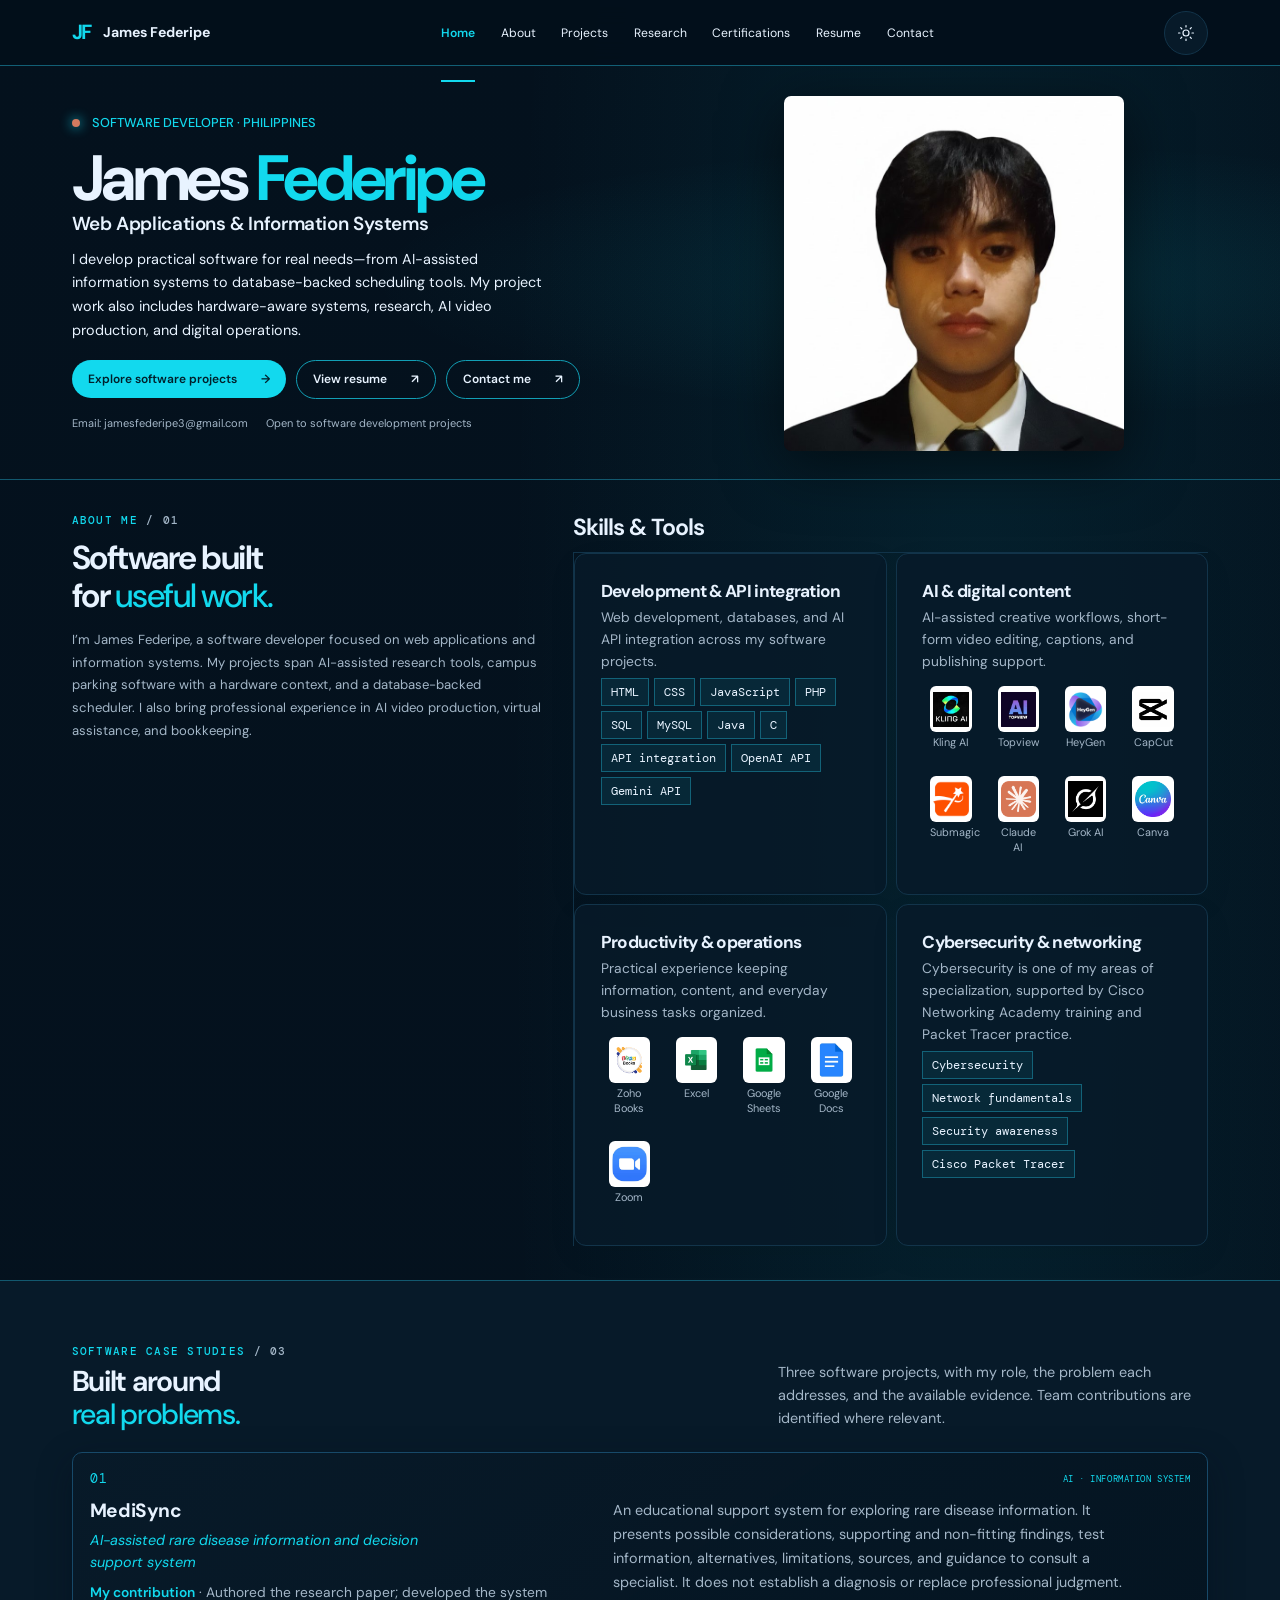
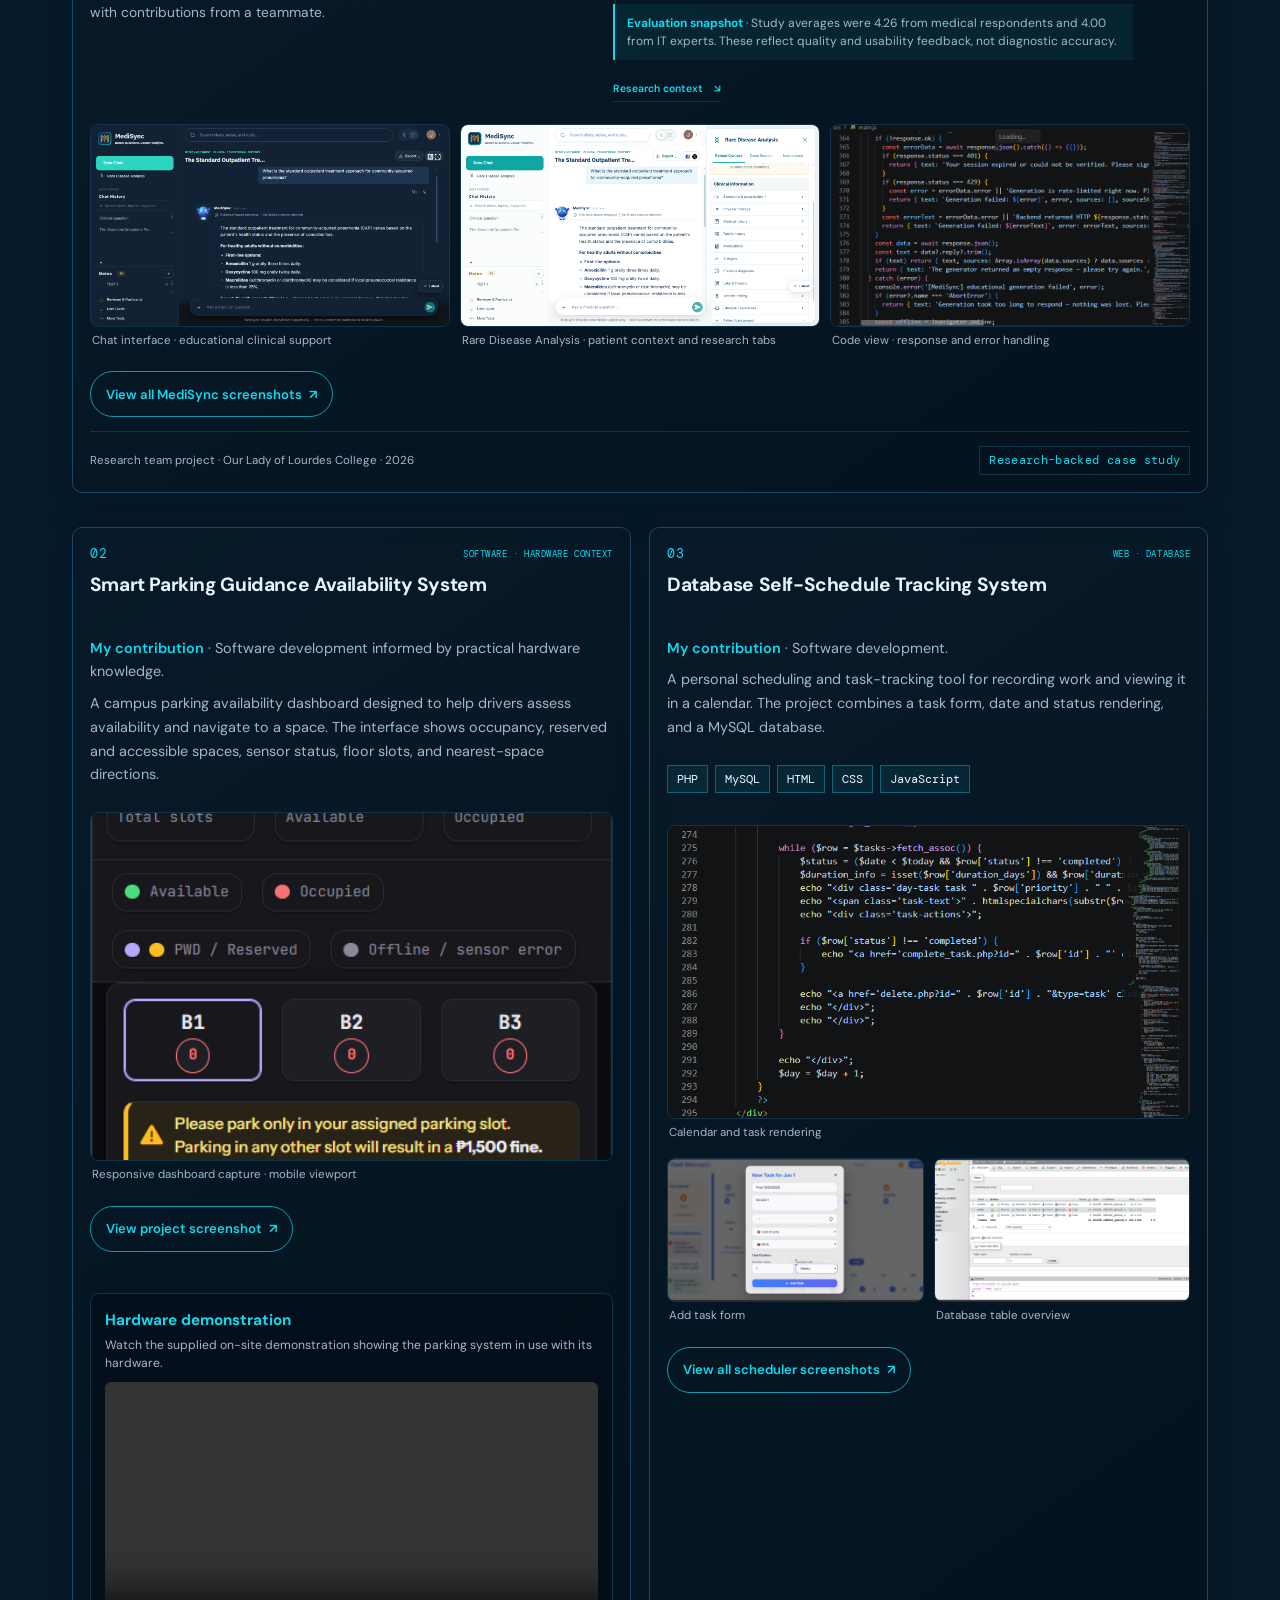
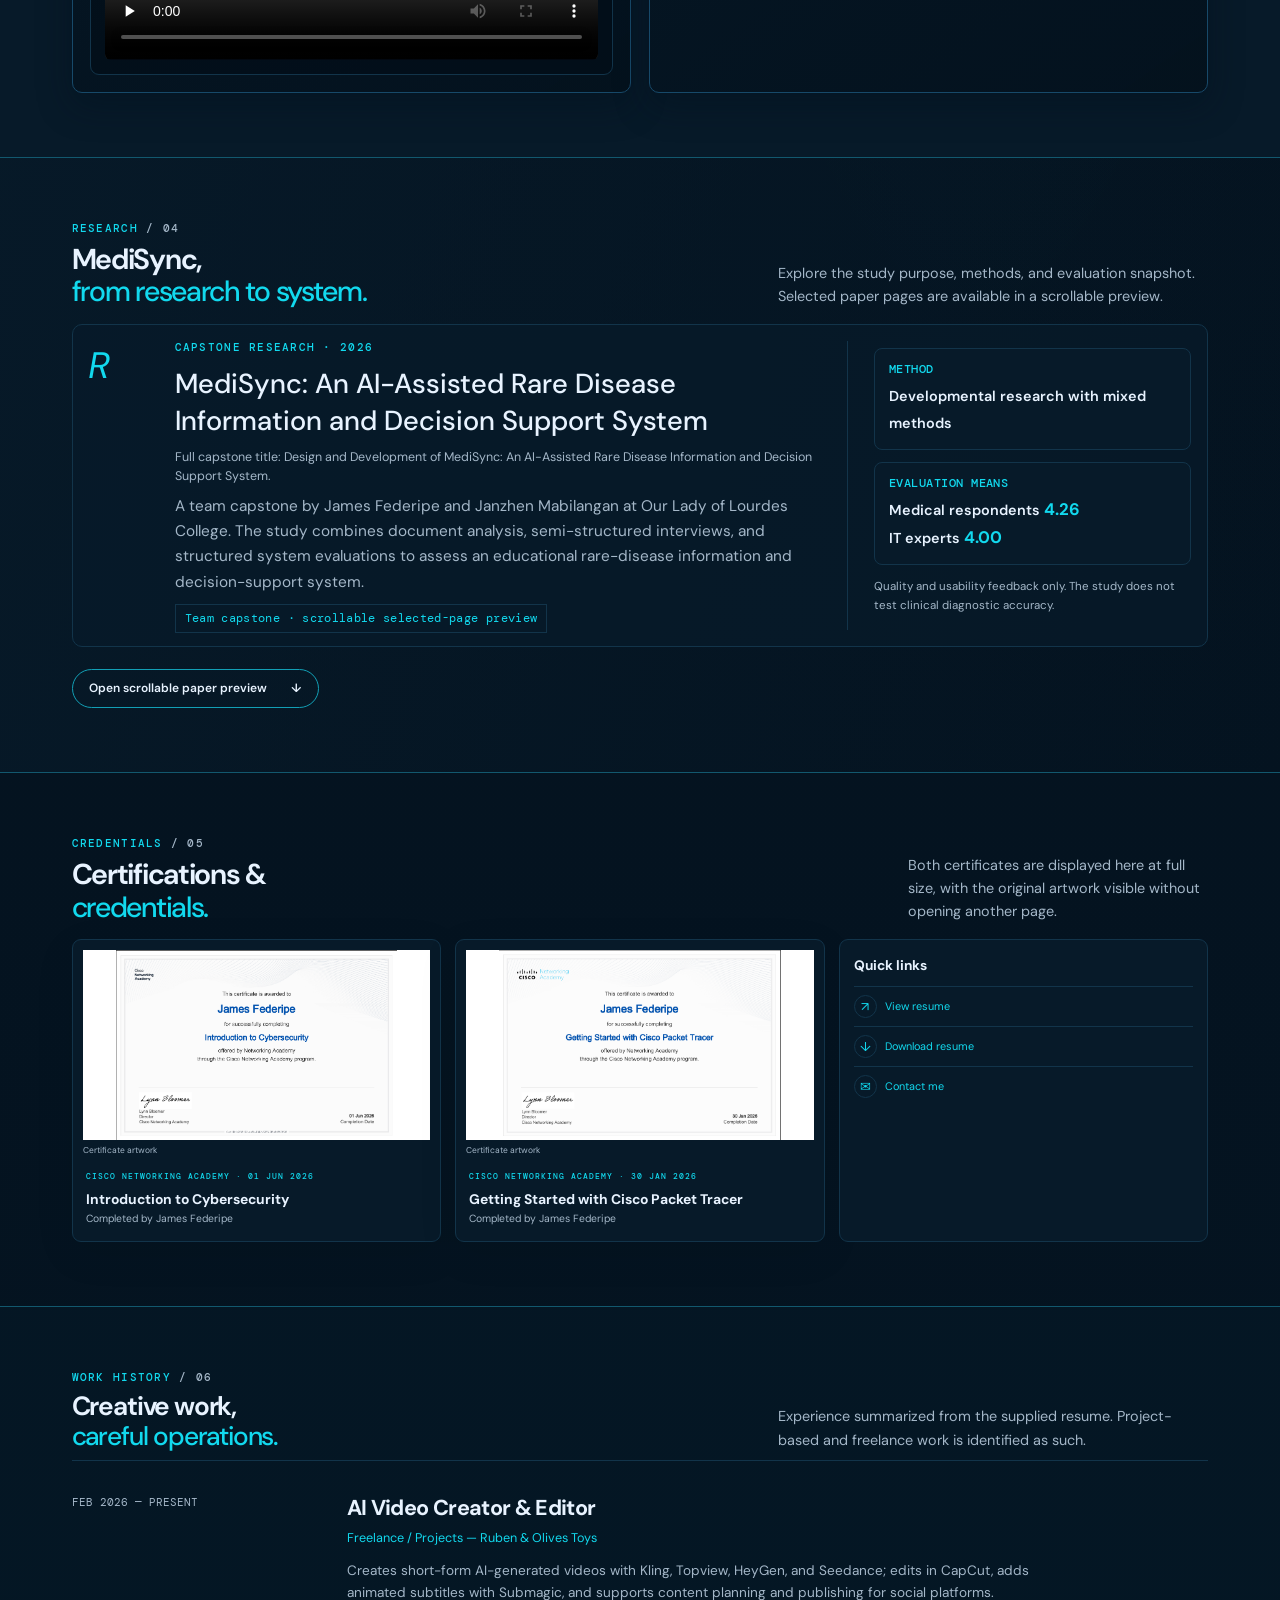
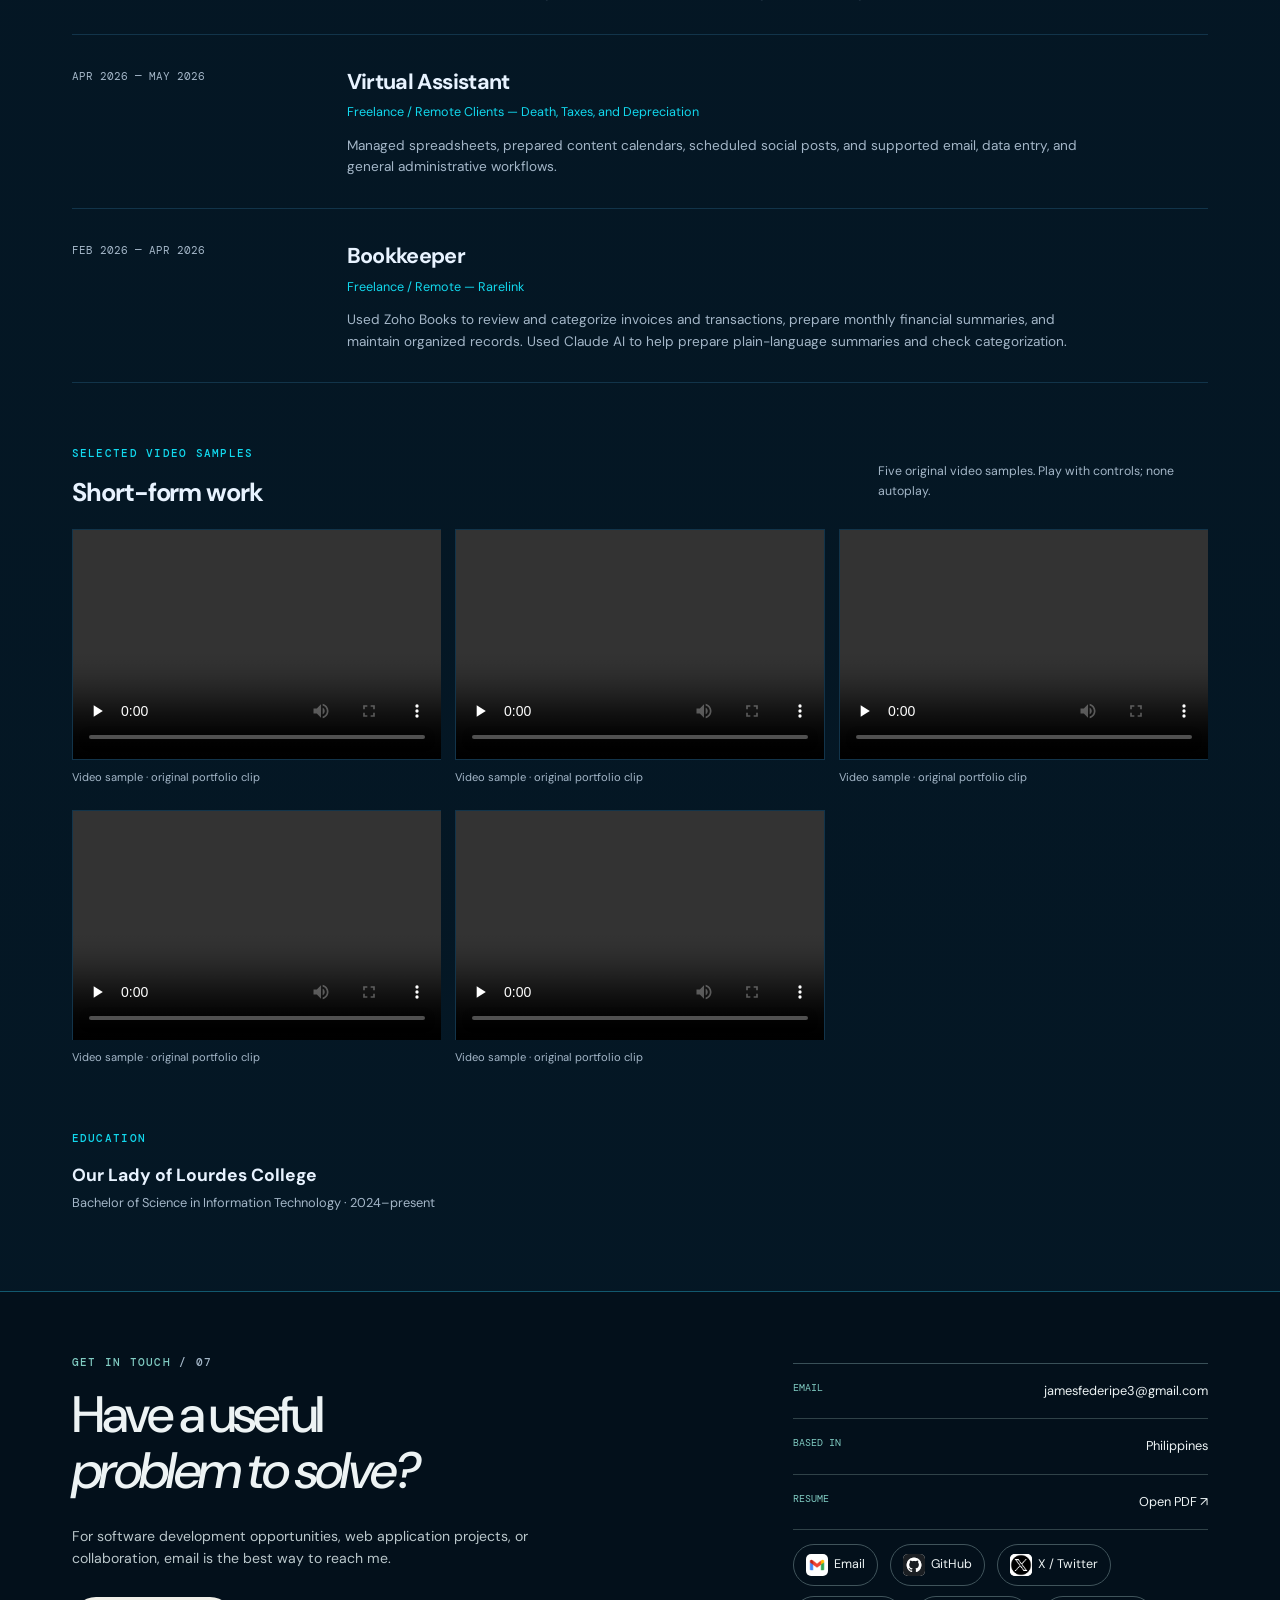
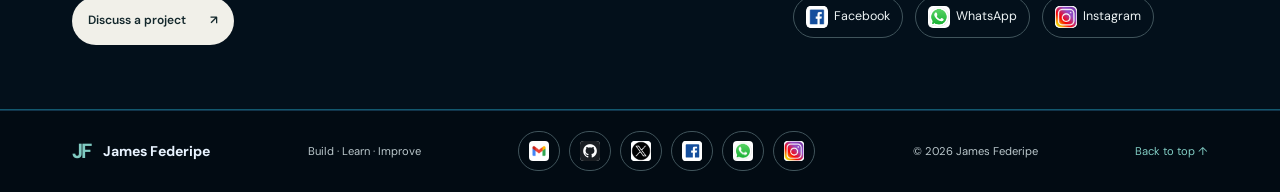
==== commit 13edcd3f: "Improve portfolio styling and animations" ====
--- a/index.html
+++ b/index.html
@@ -4,16 +4,14 @@
   <meta charset="utf-8">
   <meta name="viewport" content="width=device-width, initial-scale=1">
   <meta name="color-scheme" content="dark light">
-  <meta name="description" content="James Federipe builds useful digital products with software and AI, alongside experience in digital operations and content creation.">
+  <meta name="description" content="James Federipe is a software developer who builds web applications and practical information systems, with experience in hardware-aware projects, AI content, and digital operations.">
   <meta property="og:type" content="website">
-  <meta property="og:title" content="James Federipe — AI & Software Developer">
-  <meta property="og:description" content="AI-assisted applications, thoughtful web experiences, and practical digital solutions.">
-  <link rel="canonical" href="https://percyvilli.github.io/James-Federipe-Portfolio/">
-  <!-- Add a real 1200 × 630 social preview at assets/branding/social-preview.jpg when available. -->
-  <meta property="og:image" content="">
+  <meta property="og:title" content="James Federipe — Software Developer">
+  <meta property="og:description" content="Web applications, practical information systems, and software projects grounded in real use cases.">
+  <link rel="canonical" href="https://percyvilli.github.io/JAMESFEDERIPE/">
   <meta name="theme-color" content="#04111d">
   <link rel="icon" href="favicon.svg" type="image/svg+xml">
-  <title>James Federipe — AI & Software Developer</title>
+  <title>James Federipe — Software Developer</title>
   <link rel="stylesheet" href="style.css">
 </head>
 <body>
@@ -28,33 +26,33 @@
   </header>
   <main id="main">
     <section class="hero section" id="home" aria-labelledby="hero-title">
-      <div class="hero-copy"><p class="eyebrow"><span class="eyebrow-mark"></span> HELLO, I'M</p><h1 id="hero-title">James <em>Federipe</em></h1><h2 class="hero-role">Software Developer &amp; Problem Solver</h2><p class="hero-lede">I build practical digital projects with software and AI, and enjoy turning ideas into useful systems for real people.</p><div class="hero-actions"><a class="button button-dark" href="#projects">View projects <span aria-hidden="true">→</span></a><a class="button button-outline" href="james_RESUME%20V2.pdf" target="_blank" rel="noreferrer">View resume <span aria-hidden="true">↗</span></a><a class="button button-outline" href="#contact">Contact me <span aria-hidden="true">↗</span></a></div><div class="hero-contact"><a href="mailto:jamesfederipe3@gmail.com">Email: jamesfederipe3@gmail.com</a><span>Location: Philippines</span></div></div>
+      <div class="hero-copy"><p class="eyebrow"><span class="eyebrow-mark"></span> SOFTWARE DEVELOPER · PHILIPPINES</p><h1 id="hero-title">James <em>Federipe</em></h1><h2 class="hero-role">Web Applications &amp; Information Systems</h2><p class="hero-lede">I develop practical software for real needs—from AI-assisted information systems to database-backed scheduling tools. My project work also includes hardware-aware systems, research, AI video production, and digital operations.</p><div class="hero-actions"><a class="button button-dark" href="#projects">Explore software projects <span aria-hidden="true">→</span></a><a class="button button-outline" href="james_RESUME%20V2.pdf" target="_blank" rel="noreferrer">View resume <span aria-hidden="true">↗</span></a><a class="button button-outline" href="#contact">Contact me <span aria-hidden="true">↗</span></a></div><div class="hero-contact"><a href="mailto:jamesfederipe3@gmail.com">Email: jamesfederipe3@gmail.com</a><span>Open to software development projects</span></div></div>
       <figure class="hero-portrait"><img src="james.jpg" width="747" height="780" alt="Portrait of James Federipe"><figcaption><span>JAMES FEDERIPE</span><span>DEVELOPMENT · CREATIVE · OPERATIONS</span></figcaption></figure>
       <div class="hero-bottom"><span>PHILIPPINES</span><a href="#projects">SCROLL TO EXPLORE <span aria-hidden="true">↓</span></a><span>INDEPENDENT PROJECTS &amp; EXPERIENCE</span></div>
     </section>
 
-    <div class="about-skills-layout"><section class="section section-about" id="about" aria-labelledby="about-title"><div class="about-label"><p class="eyebrow">ABOUT ME <span> / 01</span></p></div><div class="about-copy"><h2 id="about-title">Curious about how<br>things <em>work—and who<br>they work for.</em></h2><p>I’m James Federipe, a software developer interested in building practical digital projects. Alongside development, I bring experience in AI video production, virtual assistance, and bookkeeping support.</p></div></section>
-    <section class="section section-skills" id="skills" aria-labelledby="skills-title"><div class="section-heading"><div><p class="eyebrow">SKILLS &amp; TOOLS <span> / 02</span></p><h2 id="skills-title">Skills &amp; Tools</h2></div><p class="heading-note">Skills below are drawn from the supplied resume and named project. Project-specific evidence is noted where available.</p></div><div class="skills-grid">
+    <div class="about-skills-layout"><section class="section section-about" id="about" aria-labelledby="about-title"><div class="about-label"><p class="eyebrow">ABOUT ME <span> / 01</span></p></div><div class="about-copy"><h2 id="about-title">Software built<br>for <em>useful work.</em></h2><p>I’m James Federipe, a software developer focused on web applications and information systems. My projects span AI-assisted research tools, campus parking software with a hardware context, and a database-backed scheduler. I also bring professional experience in AI video production, virtual assistance, and bookkeeping.</p></div></section>
+    <section class="section section-skills" id="skills" aria-labelledby="skills-title"><div class="section-heading"><div><p class="eyebrow">SKILLS &amp; TOOLS <span> / 02</span></p><h2 id="skills-title">Skills &amp; Tools</h2></div><p class="heading-note">Software development is the focus. Creative and operations skills round out my project experience.</p></div><div class="skills-grid">
       <article class="skill-group"><span class="skill-index">A</span><h3>Development &amp; API integration</h3><p>Web development, databases, and AI API integration across my software projects.</p><div class="tag-row"><span>HTML</span><span>CSS</span><span>JavaScript</span><span>PHP</span><span>SQL</span><span>MySQL</span><span>Java</span><span>C</span><span>API integration</span><span>OpenAI API</span><span>Gemini API</span></div><small>PHP, MySQL, HTML, CSS, JavaScript — scheduler project (resume)</small></article>
       <article class="skill-group"><span class="skill-index">B</span><h3>AI &amp; digital content</h3><p>AI-assisted creative workflows, short-form video editing, captions, and publishing support.</p><div class="tool-grid" aria-label="AI and digital content tools"><figure class="tool-item"><img src="OIP%20(10).webp" width="474" height="474" loading="lazy" alt="Kling AI logo"><figcaption>Kling AI</figcaption></figure><figure class="tool-item"><img src="OIP%2011.jpg" width="225" height="225" loading="lazy" alt="Topview AI logo"><figcaption>Topview</figcaption></figure><figure class="tool-item"><img src="Logo-Heygen.png" width="100" height="100" loading="lazy" alt="HeyGen logo"><figcaption>HeyGen</figcaption></figure><figure class="tool-item"><img src="Capcut.png" width="2035" height="2048" loading="lazy" alt="CapCut logo"><figcaption>CapCut</figcaption></figure><figure class="tool-item"><img src="SubMagic.webp" width="800" height="800" loading="lazy" alt="Submagic logo"><figcaption>Submagic</figcaption></figure><figure class="tool-item"><img src="claude-ai-icon.webp" width="512" height="512" loading="lazy" alt="Claude AI logo"><figcaption>Claude AI</figcaption></figure><figure class="tool-item"><img src="grok-icon.png" width="512" height="512" loading="lazy" alt="Grok AI logo"><figcaption>Grok AI</figcaption></figure><figure class="tool-item"><img src="assets/tools/canva.webp" width="508" height="509" loading="lazy" alt="Canva logo"><figcaption>Canva</figcaption></figure></div><div class="tag-row"><span>Seedance</span></div><small>Tools and experience listed in resume</small></article>
       <article class="skill-group"><span class="skill-index">C</span><h3>Productivity &amp; operations</h3><p>Practical experience keeping information, content, and everyday business tasks organized.</p><div class="tool-grid" aria-label="Business and productivity tools"><figure class="tool-item"><img src="assets/tools/zoho-books.png" width="517" height="400" loading="lazy" alt="Zoho Books logo"><figcaption>Zoho Books</figcaption></figure><figure class="tool-item"><img src="excel-png.webp" width="1920" height="1920" loading="lazy" alt="Microsoft Excel logo"><figcaption>Excel</figcaption></figure><figure class="tool-item"><img src="google-sheets-apps-logo-free-png.webp" width="1920" height="1920" loading="lazy" alt="Google Sheets logo"><figcaption>Google Sheets</figcaption></figure><figure class="tool-item"><img src="OIP%20(1).webp" width="474" height="474" loading="lazy" alt="Google Docs logo"><figcaption>Google Docs</figcaption></figure><figure class="tool-item"><img src="OIP%20(2).webp" width="474" height="484" loading="lazy" alt="Zoom logo"><figcaption>Zoom</figcaption></figure></div><div class="tag-row"><span>Google Workspace</span><span>Microsoft Office</span><span>Bookkeeping</span><span>Financial reporting</span><span>Content planning</span><span>Admin coordination</span></div><small>Tools and experience listed in resume</small></article>
       <article class="skill-group"><span class="skill-index">D</span><h3>Cybersecurity &amp; networking</h3><p>Cybersecurity is one of my areas of specialization, supported by Cisco Networking Academy training and Packet Tracer practice.</p><div class="tag-row"><span>Cybersecurity</span><span>Network fundamentals</span><span>Security awareness</span><span>Cisco Packet Tracer</span></div></article>
     </div></section></div>
     <section class="section section-projects" id="projects" aria-labelledby="projects-title">
-      <div class="section-heading"><div><p class="eyebrow">FEATURED PROJECTS <span> / 03</span></p><h2 id="projects-title">Projects with a<br><em>practical purpose.</em></h2></div><p class="heading-note">Three real projects, shown through the supplied interface captures and project documentation. Details stay within what those materials support.</p></div>
-      <article class="project-feature"><div class="project-top"><span class="project-index">01</span><span class="project-type">AI · INFORMATION SYSTEM</span></div><div class="project-content"><div><h3>MediSync</h3><p class="project-subtitle">AI-assisted rare disease information and decision support system</p></div><div class="project-summary"><p>An educational support system for exploring rare disease information. It presents possible considerations, supporting and non-fitting findings, test information, alternatives, limitations, sources, and guidance to consult a specialist. It does not establish a diagnosis or replace professional judgment.</p><a class="text-link" href="#research">Research context <span aria-hidden="true">↘</span></a></div></div>
+      <div class="section-heading"><div><p class="eyebrow">SOFTWARE CASE STUDIES <span> / 03</span></p><h2 id="projects-title">Built around<br><em>real problems.</em></h2></div><p class="heading-note">Three software projects, with my role, the problem each addresses, and the available evidence. Team contributions are identified where relevant.</p></div>
+      <article class="project-feature"><div class="project-top"><span class="project-index">01</span><span class="project-type">AI · INFORMATION SYSTEM</span></div><div class="project-content"><div><h3>MediSync</h3><p class="project-subtitle">AI-assisted rare disease information and decision support system</p><p class="project-role"><strong>My contribution</strong> · Authored the research paper; developed the system with contributions from a teammate.</p></div><div class="project-summary"><p>An educational support system for exploring rare disease information. It presents possible considerations, supporting and non-fitting findings, test information, alternatives, limitations, sources, and guidance to consult a specialist. It does not establish a diagnosis or replace professional judgment.</p><p class="evidence-note"><strong>Evaluation snapshot</strong> · Study averages were 4.26 from medical respondents and 4.00 from IT experts. These reflect quality and usability feedback, not diagnostic accuracy.</p><a class="text-link" href="#research">Research context <span aria-hidden="true">↘</span></a></div></div>
       <div class="evidence-gallery medisync-gallery"><figure><img src="assets/projects/medisync/chat-interface.png" width="1366" height="768" loading="lazy" alt="MediSync chatbot showing a clinical education response in the dark interface"><figcaption>Chat interface · educational clinical support</figcaption></figure><figure><img src="assets/projects/medisync/rare-disease-analysis.png" width="1366" height="768" loading="lazy" alt="MediSync light interface with Rare Disease Analysis patient context panel"><figcaption>Rare Disease Analysis · patient context and research tabs</figcaption></figure><figure><img src="assets/projects/medisync/code-view-clean.png" width="844" height="460" loading="lazy" alt="Code editor view of MediSync response and error handling"><figcaption>Code view · response and error handling</figcaption></figure></div><p class="project-action"><button type="button" data-image="assets/projects/medisync/chat-interface.png" data-gallery=".medisync-gallery" data-caption="MediSync project screenshots">View all MediSync screenshots <span aria-hidden="true">↗</span></button></p>
         <div class="project-meta"><span>Research team project · Our Lady of Lourdes College · 2026</span><span class="status-label">Research-backed case study</span></div>
       </article>
       <div class="project-grid">
-        <article class="project-card"><div class="project-top"><span class="project-index">02</span><span class="project-type">INTERACTIVE SYSTEM</span></div><h3>Smart Parking Guidance Availability System</h3><p>A campus parking availability dashboard. The supplied mobile view shows live occupancy counts, available and occupied states, reserved/PWD and offline sensor labels, floor slots, and nearest/PWD/directions navigation controls.</p><figure class="single-evidence parking-gallery"><img src="assets/projects/smart-parking/mobile-dashboard-clean.png" width="448" height="673" loading="lazy" alt="Mobile responsive Smart Parking dashboard with slot counts, floor slots, and navigation controls"><figcaption>Responsive dashboard capture · mobile viewport</figcaption></figure><p class="project-action"><button type="button" data-image="assets/projects/smart-parking/mobile-dashboard-clean.png" data-gallery=".parking-gallery" data-caption="Smart Parking · dashboard screenshot">View project screenshot <span aria-hidden="true">↗</span></button></p>
-        <div class="project-video"><h4>Hardware demonstration</h4><p>Watch the supplied on-site demonstration showing the parking system in use with its hardware.</p><video controls playsinline preload="none" aria-label="Smart Parking hardware demonstration"><source src="assets/videos/EDP_SmartParking_Demonstration.mp4" type="video/mp4">Your browser does not support this video.</video><p class="video-unavailable-message" hidden>Hardware demo video is not available in this copy.</p></div>
+        <article class="project-card"><div class="project-top"><span class="project-index">02</span><span class="project-type">SOFTWARE · HARDWARE CONTEXT</span></div><h3>Smart Parking Guidance Availability System</h3><p class="project-role"><strong>My contribution</strong> · Software development informed by practical hardware knowledge.</p><p>A campus parking availability dashboard designed to help drivers assess availability and navigate to a space. The interface shows occupancy, reserved and accessible spaces, sensor status, floor slots, and nearest-space directions.</p><figure class="single-evidence parking-gallery"><img src="assets/projects/smart-parking/mobile-dashboard-clean.png" width="448" height="673" loading="lazy" alt="Mobile responsive Smart Parking dashboard with slot counts, floor slots, and navigation controls"><figcaption>Responsive dashboard capture · mobile viewport</figcaption></figure><p class="project-action"><button type="button" data-image="assets/projects/smart-parking/mobile-dashboard-clean.png" data-gallery=".parking-gallery" data-caption="Smart Parking · dashboard screenshot">View project screenshot <span aria-hidden="true">↗</span></button></p>
+        <div class="project-video"><h4>Hardware demonstration</h4><p>Watch the supplied on-site demonstration showing the parking system in use with its hardware.</p><video controls playsinline preload="none" aria-label="Smart Parking hardware demonstration"><source src="assets/videos/EDP_SmartParking_Demonstration.mp4" type="video/mp4">Your browser does not support this video.</video></div>
         </article>
-        <article class="project-card"><div class="project-top"><span class="project-index">03</span><span class="project-type">WEB · DATABASE</span></div><h3>Database Self-Schedule Tracking System</h3><p>A self-scheduling and task tracking interface. The supplied captures show a task entry form, a calendar/task rendering code view, and the scheduler database tables.</p><div class="tag-row"><span>PHP</span><span>MySQL</span><span>HTML</span><span>CSS</span><span>JavaScript</span></div><div class="evidence-gallery scheduler-gallery"><figure><img src="assets/projects/database-scheduler/calendar-code.png" width="787" height="685" loading="lazy" alt="Scheduler dashboard PHP code rendering task dates and statuses"><figcaption>Calendar and task rendering</figcaption></figure><figure><img src="assets/projects/database-scheduler/add-task-form.png" width="1366" height="686" loading="lazy" alt="Scheduler form to add a task with date, details, time, priority, category, and duration"><figcaption>Add task form</figcaption></figure><figure><img src="assets/projects/database-scheduler/database-structure.png" width="1366" height="688" loading="lazy" alt="Self scheduler database table overview in phpMyAdmin"><figcaption>Database table overview</figcaption></figure></div><p class="project-action"><button type="button" data-image="assets/projects/database-scheduler/add-task-form.png" data-gallery=".scheduler-gallery" data-caption="Self-Schedule Tracker screenshots">View all scheduler screenshots <span aria-hidden="true">↗</span></button></p>
+        <article class="project-card"><div class="project-top"><span class="project-index">03</span><span class="project-type">WEB · DATABASE</span></div><h3>Database Self-Schedule Tracking System</h3><p class="project-role"><strong>My contribution</strong> · Software development.</p><p>A personal scheduling and task-tracking tool for recording work and viewing it in a calendar. The project combines a task form, date and status rendering, and a MySQL database.</p><div class="tag-row"><span>PHP</span><span>MySQL</span><span>HTML</span><span>CSS</span><span>JavaScript</span></div><div class="evidence-gallery scheduler-gallery"><figure><img src="assets/projects/database-scheduler/calendar-code.png" width="787" height="685" loading="lazy" alt="Scheduler dashboard PHP code rendering task dates and statuses"><figcaption>Calendar and task rendering</figcaption></figure><figure><img src="assets/projects/database-scheduler/add-task-form.png" width="1366" height="686" loading="lazy" alt="Scheduler form to add a task with date, details, time, priority, category, and duration"><figcaption>Add task form</figcaption></figure><figure><img src="assets/projects/database-scheduler/database-structure.png" width="1366" height="688" loading="lazy" alt="Self scheduler database table overview in phpMyAdmin"><figcaption>Database table overview</figcaption></figure></div><p class="project-action"><button type="button" data-image="assets/projects/database-scheduler/add-task-form.png" data-gallery=".scheduler-gallery" data-caption="Self-Schedule Tracker screenshots">View all scheduler screenshots <span aria-hidden="true">↗</span></button></p>
         </article>
       </div>
     </section>
-    <section class="section section-research" id="research" aria-labelledby="research-title"><div class="section-heading"><div><p class="eyebrow">RESEARCH <span> / 04</span></p><h2 id="research-title">MediSync, in<br><em>research context.</em></h2></div><p class="heading-note">The research is one part of this portfolio. Open the scrollable paper preview below. The selected pages stay inside the popup, not in the page layout.</p></div><div class="research-panel"><span class="research-mark" aria-hidden="true">R</span><div class="research-overview"><p class="eyebrow">CAPSTONE RESEARCH · 2026</p><h3>Design and Development of MediSync: An AI-Assisted Rare Disease Information and Decision Support System</h3><p>A team capstone by James Federipe and Janzhen Mabilangan at Our Lady of Lourdes College. The study combines document analysis, semi-structured interviews, and structured system evaluations to assess an educational rare-disease information and decision-support system.</p><span class="status-label">Team capstone · scrollable selected-page preview</span></div><aside class="research-facts" aria-label="Research at a glance"><div><span>METHOD</span><strong>Developmental research with mixed methods</strong></div><div><span>EVALUATION MEANS</span><strong>Medical respondents <b>4.26</b><br>IT experts <b>4.00</b></strong></div><p>Quality and usability feedback only. The study does not test clinical diagnostic accuracy.</p></aside></div><button class="button button-outline research-open" id="research-open" type="button" aria-haspopup="dialog" aria-controls="research-dialog">Open scrollable paper preview <span aria-hidden="true">↓</span></button></section>
+    <section class="section section-research" id="research" aria-labelledby="research-title"><div class="section-heading"><div><p class="eyebrow">RESEARCH <span> / 04</span></p><h2 id="research-title">MediSync,<br><em>from research to system.</em></h2></div><p class="heading-note">Explore the study purpose, methods, and evaluation snapshot. Selected paper pages are available in a scrollable preview.</p></div><div class="research-panel"><span class="research-mark" aria-hidden="true">R</span><div class="research-overview"><p class="eyebrow">CAPSTONE RESEARCH · 2026</p><h3>MediSync: An AI-Assisted Rare Disease Information and Decision Support System</h3><p class="research-full-title">Full capstone title: Design and Development of MediSync: An AI-Assisted Rare Disease Information and Decision Support System.</p><p>A team capstone by James Federipe and Janzhen Mabilangan at Our Lady of Lourdes College. The study combines document analysis, semi-structured interviews, and structured system evaluations to assess an educational rare-disease information and decision-support system.</p><span class="status-label">Team capstone · scrollable selected-page preview</span></div><aside class="research-facts" aria-label="Research at a glance"><div><span>METHOD</span><strong>Developmental research with mixed methods</strong></div><div><span>EVALUATION MEANS</span><strong>Medical respondents <b>4.26</b><br>IT experts <b>4.00</b></strong></div><p>Quality and usability feedback only. The study does not test clinical diagnostic accuracy.</p></aside></div><button class="button button-outline research-open" id="research-open" type="button" aria-haspopup="dialog" aria-controls="research-dialog">Open scrollable paper preview <span aria-hidden="true">↓</span></button></section>
     <section class="section section-certifications" id="certifications" aria-labelledby="certifications-title"><div class="section-heading"><div><p class="eyebrow">CREDENTIALS <span> / 05</span></p><h2 id="certifications-title">Certifications &amp;<br><em>credentials.</em></h2></div><p class="heading-note">Both certificates are displayed here at full size, with the original artwork visible without opening another page.</p></div><div class="certificate-grid"><article class="certificate-card"><figure><img src="Cybersecurity.png" width="901" height="611" loading="lazy" alt="Cisco Networking Academy certificate awarded to James Federipe for Introduction to Cybersecurity, completed 1 June 2026"><figcaption>Certificate artwork</figcaption></figure><div><p class="eyebrow">CISCO NETWORKING ACADEMY · 01 JUN 2026</p><h3>Introduction to Cybersecurity</h3><p>Completed by James Federipe</p></div></article><article class="certificate-card"><figure><img src="PT.png" width="865" height="584" loading="lazy" alt="Cisco Networking Academy certificate awarded to James Federipe for Getting Started with Cisco Packet Tracer, completed 30 January 2026"><figcaption>Certificate artwork</figcaption></figure><div><p class="eyebrow">CISCO NETWORKING ACADEMY · 30 JAN 2026</p><h3>Getting Started with Cisco Packet Tracer</h3><p>Completed by James Federipe</p></div></article><aside class="quick-links"><h3>Quick links</h3><a href="james_RESUME%20V2.pdf" target="_blank" rel="noreferrer"><span aria-hidden="true">↗</span> View resume</a><a href="james_RESUME%20V2.pdf" download="james-federipe-resume.pdf"><span aria-hidden="true">↓</span> Download resume</a><a href="#contact"><span aria-hidden="true">✉</span> Contact me</a></aside></div></section>
     <section class="section section-experience" id="experience" aria-labelledby="experience-title"><div class="section-heading"><div><p class="eyebrow">WORK HISTORY <span> / 06</span></p><h2 id="experience-title">Creative work,<br><em>careful operations.</em></h2></div><p class="heading-note">Experience summarized from the supplied resume. Project-based and freelance work is identified as such.</p></div><div class="timeline">
       <article class="timeline-item"><div class="timeline-date">FEB 2026 — PRESENT</div><div class="timeline-body"><h3>AI Video Creator &amp; Editor</h3><p class="timeline-org">Freelance / Projects — Ruben &amp; Olives Toys</p><p>Creates short-form AI-generated videos with Kling, Topview, HeyGen, and Seedance; edits in CapCut, adds animated subtitles with Submagic, and supports content planning and publishing for social platforms.</p></div></article>
@@ -67,7 +65,7 @@
       <figure><video controls playsinline preload="none"><source src="Video1-Revision.mp4" type="video/mp4">Your browser does not support video.</video><figcaption>Video sample · original portfolio clip</figcaption></figure>
       <figure><video controls playsinline preload="none"><source src="0613.mp4" type="video/mp4">Your browser does not support video.</video><figcaption>Video sample · original portfolio clip</figcaption></figure>
     </div><div class="credentials"><div><p class="eyebrow">EDUCATION</p><h3>Our Lady of Lourdes College</h3><p>Bachelor of Science in Information Technology · 2024–present</p></div></div></section>
-    <section class="section section-contact" id="contact" aria-labelledby="contact-title"><div class="contact-copy"><p class="eyebrow">GET IN TOUCH <span> / 07</span></p><h2 id="contact-title">Have a useful<br><em>problem to solve?</em></h2><p>For project conversations, collaboration, or questions about my work, email is the most direct way to reach me.</p><a class="button button-light" href="mailto:jamesfederipe3@gmail.com">Email James <span aria-hidden="true">↗</span></a></div><div class="contact-side"><div><span>EMAIL</span><a href="mailto:jamesfederipe3@gmail.com">jamesfederipe3@gmail.com</a></div><div><span>BASED IN</span><p>Philippines</p></div><div><span>RESUME</span><a href="james_RESUME%20V2.pdf" target="_blank" rel="noreferrer">Open PDF <span aria-hidden="true">↗</span></a></div><nav class="social-links" aria-label="Contact and professional profiles"><a href="mailto:jamesfederipe3@gmail.com"><img src="gmail-icon-free-png.webp" width="22" height="22" alt=""><span>Email</span></a><a href="https://github.com/Percyvilli" target="_blank" rel="noreferrer"><img src="github-icon.png" width="22" height="22" alt=""><span>GitHub</span></a><a href="https://x.com/percyvillii" target="_blank" rel="noreferrer"><img src="OIP.webp" width="22" height="22" alt=""><span>X / Twitter</span></a><a href="https://facebook.com/share/1GWirLEnjt/" target="_blank" rel="noreferrer"><img src="facebook-icon-vector-39772994.webp" width="22" height="22" alt=""><span>Facebook</span></a><a href="https://wa.me/9682298538" target="_blank" rel="noreferrer"><img src="WhatsApp.svg.png" width="22" height="22" alt=""><span>WhatsApp</span></a><a href="https://www.instagram.com/federipejames/" target="_blank" rel="noreferrer"><img src="OIP%20(4).webp" width="22" height="22" alt=""><span>Instagram</span></a></nav></div></section>
+    <section class="section section-contact" id="contact" aria-labelledby="contact-title"><div class="contact-copy"><p class="eyebrow">GET IN TOUCH <span> / 07</span></p><h2 id="contact-title">Have a useful<br><em>problem to solve?</em></h2><p>For software development opportunities, web application projects, or collaboration, email is the best way to reach me.</p><a class="button button-light" href="mailto:jamesfederipe3@gmail.com?subject=Software%20development%20inquiry">Discuss a project <span aria-hidden="true">↗</span></a></div><div class="contact-side"><div><span>EMAIL</span><a href="mailto:jamesfederipe3@gmail.com">jamesfederipe3@gmail.com</a></div><div><span>BASED IN</span><p>Philippines</p></div><div><span>RESUME</span><a href="james_RESUME%20V2.pdf" target="_blank" rel="noreferrer">Open PDF <span aria-hidden="true">↗</span></a></div><nav class="social-links" aria-label="Contact and professional profiles"><a href="mailto:jamesfederipe3@gmail.com"><img src="gmail-icon-free-png.webp" width="22" height="22" alt=""><span>Email</span></a><a href="https://github.com/Percyvilli" target="_blank" rel="noreferrer"><img src="github-icon.png" width="22" height="22" alt=""><span>GitHub</span></a><a href="https://x.com/percyvillii" target="_blank" rel="noreferrer"><img src="OIP.webp" width="22" height="22" alt=""><span>X / Twitter</span></a><a href="https://facebook.com/share/1GWirLEnjt/" target="_blank" rel="noreferrer"><img src="facebook-icon-vector-39772994.webp" width="22" height="22" alt=""><span>Facebook</span></a><a href="https://wa.me/9682298538" target="_blank" rel="noreferrer"><img src="WhatsApp.svg.png" width="22" height="22" alt=""><span>WhatsApp</span></a><a href="https://www.instagram.com/federipejames/" target="_blank" rel="noreferrer"><img src="OIP%20(4).webp" width="22" height="22" alt=""><span>Instagram</span></a></nav></div></section>
   </main>
   <dialog class="research-dialog" id="research-dialog" aria-labelledby="research-dialog-title"><div class="research-dialog-shell"><div class="research-dialog-bar"><div><p class="eyebrow">MEDISYNC · RESEARCH OVERVIEW</p><h2 id="research-dialog-title">The study, in context</h2><p class="research-dialog-hint">Scroll through four selected pages and one blurred teaser. The complete manuscript is not included.</p></div><button class="research-dialog-close" type="button" aria-label="Close research overview">Close <span aria-hidden="true">×</span></button></div><div class="research-dialog-scroll" tabindex="0" aria-label="Scrollable selected MediSync paper pages"><figure class="research-page"><img src="assets/research/page-01-title.png" width="850" height="1100" loading="lazy" alt="MediSync capstone paper title page"><figcaption>01 · Title page</figcaption></figure><figure class="research-page"><img src="assets/research/page-02-abstract.png" width="850" height="1100" loading="lazy" alt="MediSync capstone abstract page"><figcaption>02 · Abstract</figcaption></figure><figure class="research-page"><img src="assets/research/page-03-methodology.png" width="850" height="1100" loading="lazy" alt="Selected MediSync research page describing study methodology"><figcaption>03 · Methodology</figcaption></figure><figure class="research-page"><img src="assets/research/page-04-findings.png" width="850" height="1100" loading="lazy" alt="Selected MediSync research page showing aggregate evaluation findings"><figcaption>04 · Findings</figcaption></figure><figure class="research-page is-blurred"><img src="assets/research/page-05-blurred.png" width="850" height="1100" loading="lazy" alt="Intentionally blurred fifth-page preview"><figcaption>05 · Blurred preview</figcaption></figure></div></div></dialog>
   <dialog class="image-dialog" aria-label="Image preview"><div class="image-dialog-bar"><p class="image-dialog-caption" id="image-dialog-caption"></p><span class="image-dialog-count" aria-live="polite"></span><button type="button" class="image-dialog-previous" aria-label="Previous screenshot">←</button><button type="button" class="image-dialog-next" aria-label="Next screenshot">→</button><button type="button" class="image-dialog-close" aria-label="Close image preview">Close <span aria-hidden="true">×</span></button></div><img class="image-dialog-content" alt=""></dialog>
@@ -75,5 +73,3 @@
   <script src="script.js" defer></script>
 </body>
 </html>
-
-
--- a/style.css
+++ b/style.css
@@ -198,7 +198,6 @@
 body{font-size:17px}
 .site-nav,.header-actions{font-size:.84rem}
 .heading-note{font-size:.9rem}
-.project-summary p,.project-card>p,
 .research-panel{grid-template-columns:52px minmax(0,1.3fr) minmax(230px,.7fr);align-items:start;gap:clamp(18px,3vw,34px)}
 .research-panel h3{font-size:clamp(1.45rem,2.15vw,2rem);max-width:740px}
 .research-panel .research-overview>p:not(.eyebrow){font-size:.96rem;max-width:720px}
@@ -212,8 +211,8 @@
 
 
 
-@media(max-width:760px){.research-panel{grid-template-columns:32px minmax(0,1fr)}.research-facts{grid-column:2}}
-@media(max-width:520px){body{font-size:16.5px}.research-facts{grid-column:1}.research-facts{grid-template-columns:1fr 1fr}.research-facts>p{grid-column:1/-1}}
+@media(max-width:760px){.research-panel{grid-template-columns:minmax(0,1fr);gap:16px}.research-mark{display:none}.research-facts{grid-column:1;border-left:0;border-top:1px solid var(--line);padding:16px 0 0}}
+@media(max-width:520px){body{font-size:16.5px}.research-panel{grid-template-columns:minmax(0,1fr);padding:18px}.research-panel h3{font-size:clamp(1.45rem,6vw,1.8rem);line-height:1.2;overflow-wrap:normal}.research-facts{grid-column:1;grid-template-columns:1fr}.research-facts>p{grid-column:1}}
 
 /* Scrollable research summary; manuscript pages are not part of this dialog. */
 .research-open{margin-top:22px}
@@ -239,5 +238,69 @@
 .research-page.is-blurred img{filter:blur(1px)}
 
 
-.video-unavailable-message { margin: 0.5rem 0; color: var(--muted, #8aa0b4); font-size: 0.9rem; }
-
+/* Project role labels and scannable research details. */
+.project-role{font-size:.78rem;line-height:1.5;color:var(--muted);margin:8px 0 12px}.project-role strong{color:var(--teal);font-weight:600}.research-full-title{font-size:.78rem!important;line-height:1.5!important;color:var(--muted)!important}.project-card>.project-role{min-height:0;margin:8px 0}.section-contact .button{min-height:48px}@media(max-width:760px){.project-role{font-size:.82rem}.research-full-title{font-size:.82rem!important}}
+.evidence-note{padding:10px 12px;border-left:2px solid var(--teal);background:color-mix(in srgb,var(--teal) 7%,transparent);font-size:.75rem!important;line-height:1.5!important;color:var(--muted)}.evidence-note strong{color:var(--teal)}@media(max-width:760px){.evidence-note{font-size:.82rem!important}}
+
+/* Portfolio layout, readability, contrast, and motion polish. */
+.section-projects{grid-template-columns:minmax(0,1fr)}
+.section-projects>.section-heading,.section-projects>.section-footnote,.section-projects>.project-feature,.section-projects>.project-grid{grid-column:1}
+.section-projects>.project-feature{height:auto}
+.project-grid{display:grid;grid-template-columns:repeat(2,minmax(0,1fr));gap:18px}
+.project-grid>.project-card{height:auto}
+.project-content{display:grid;grid-template-columns:minmax(0,.9fr) minmax(0,1.1fr);gap:clamp(24px,4vw,56px);align-items:start}
+.project-feature .medisync-gallery{grid-template-columns:repeat(3,minmax(0,1fr))}
+.project-feature .medisync-gallery figure:first-child{grid-column:auto}
+.project-content h3,.project-card h3{font-size:clamp(1.2rem,1.5vw,1.55rem);line-height:1.25}
+.project-subtitle{font-size:.9rem;line-height:1.5}
+.project-summary p,.project-card>p{font-size:.9rem;line-height:1.65}
+.project-role{font-size:.86rem}
+.project-action button,.image-open{font-size:.82rem;min-height:46px;padding:10px 15px}
+.evidence-gallery{gap:10px;margin:16px 0}
+.evidence-gallery img,.single-evidence img{border-radius:8px}
+.evidence-gallery figcaption,.single-evidence figcaption{font-size:.72rem;line-height:1.45;padding:6px 2px}
+.single-evidence{margin:16px 0}
+.project-meta{font-size:.72rem;padding-top:14px;margin-top:14px}
+.status-label{font-size:.72rem}
+.skill-group{padding:clamp(18px,2vw,26px);border-radius:12px;box-shadow:0 10px 32px #07141b0d}
+.skill-group h3{font-size:1.08rem;line-height:1.3}
+.skill-group p{font-size:.86rem;line-height:1.6}
+.skill-group small{font-size:.72rem;line-height:1.5}
+.tag-row{gap:7px}
+.tag-row span{font-size:.74rem;padding:5px 9px}
+.tool-grid{gap:10px}
+.tool-item{padding:8px;border-radius:8px}
+.tool-item img{width:46px;height:46px}
+.tool-item figcaption{font-size:.68rem;line-height:1.35}
+.section-contact{color:#edf3f4}
+.section-contact h2,.section-contact h3,.section-contact p,.section-contact .contact-side>div>span,.section-contact .social-links a{color:#edf3f4}
+.section-contact .eyebrow,.section-contact .contact-side>div>span{color:#80cbc2}
+.section-contact .contact-copy>p:not(.eyebrow){color:#bac7cb}
+.section-contact .contact-side>div{border-bottom-color:#304248}
+.section-contact .contact-side a{color:#edf3f4}
+.section-contact .contact-side a:hover,.section-contact .social-links a:hover{color:#80cbc2}
+.section-contact .social-links a{border-color:#40545b}
+.section-contact .social-links a img{flex:0 0 auto}
+.site-footer{color:#bac7cb}
+.site-footer .wordmark-name{color:#edf3f4}
+.site-footer .wordmark-mark,.site-footer>a:last-child{color:#80cbc2}
+.footer-social a{border-color:#40545b;color:#edf3f4}
+.footer-social a:hover{border-color:#80cbc2;color:#80cbc2}
+.site-nav a[aria-current=location]{color:var(--teal);font-weight:600}
+.button,.project-action button,.image-open,.quick-links a,.social-links a,.footer-social a{transition:transform .2s ease,background-color .2s ease,color .2s ease,border-color .2s ease,box-shadow .2s ease}
+.button:focus-visible,.project-action button:focus-visible,.image-open:focus-visible,.theme-toggle:focus-visible,.menu-toggle:focus-visible{outline-offset:4px}
+::selection{background:color-mix(in srgb,var(--teal) 32%,transparent);color:var(--ink)}
+.reveal{transition:opacity .62s ease,transform .62s cubic-bezier(.2,.72,.2,1);transition-delay:var(--reveal-delay,0ms)}
+@keyframes hero-rise{from{opacity:0;transform:translateY(18px)}to{opacity:1;transform:translateY(0)}}
+.motion-ready .hero-copy>*{opacity:0;animation:hero-rise .68s cubic-bezier(.2,.72,.2,1) forwards;animation-delay:calc(var(--entry-order,0)*75ms)}
+.motion-ready .hero-copy>*:nth-child(1){--entry-order:0}
+.motion-ready .hero-copy>*:nth-child(2){--entry-order:1}
+.motion-ready .hero-copy>*:nth-child(3){--entry-order:2}
+.motion-ready .hero-copy>*:nth-child(4){--entry-order:3}
+.motion-ready .hero-copy>*:nth-child(5){--entry-order:4}
+.motion-ready .hero-copy>*:nth-child(6){--entry-order:5}
+@media(hover:hover) and (pointer:fine){.project-action button:hover,.image-open:hover,.quick-links a:hover,.social-links a:hover,.footer-social a:hover{transform:translateY(-2px)}.skill-group:hover{border-color:color-mix(in srgb,var(--teal) 55%,var(--line));transform:translateY(-3px)}}
+@media(max-width:940px){.project-grid{gap:14px}.project-content{gap:24px}.section-projects>.project-grid{grid-column:1}}
+@media(max-width:760px){.project-grid{grid-template-columns:minmax(0,1fr)}.project-content{grid-template-columns:minmax(0,1fr);gap:12px}.project-content h3,.project-card h3{font-size:1.35rem}.project-summary p,.project-card>p{font-size:.98rem}.project-role{font-size:.92rem}.project-feature .medisync-gallery{grid-template-columns:repeat(2,minmax(0,1fr))}.project-feature .medisync-gallery figure:first-child{grid-column:1/-1}.evidence-gallery figcaption,.single-evidence figcaption{font-size:.78rem}.section-contact .social-links a{color:#edf3f4}}
+@media(max-width:520px){.project-feature,.project-card{padding:18px}.project-top{align-items:flex-start}.project-type{font-size:.65rem}.project-content h3,.project-card h3{font-size:1.25rem}.project-summary p,.project-card>p{font-size:.95rem}.skill-group{padding:18px}.tool-grid{gap:7px}.tool-item{padding:6px}.site-footer{justify-content:center;text-align:center}.site-footer .wordmark-name{color:#edf3f4}}
+@media(prefers-reduced-motion:reduce){.motion-ready .hero-copy>*,.reveal{opacity:1;transform:none;animation:none!important;transition:none!important}}
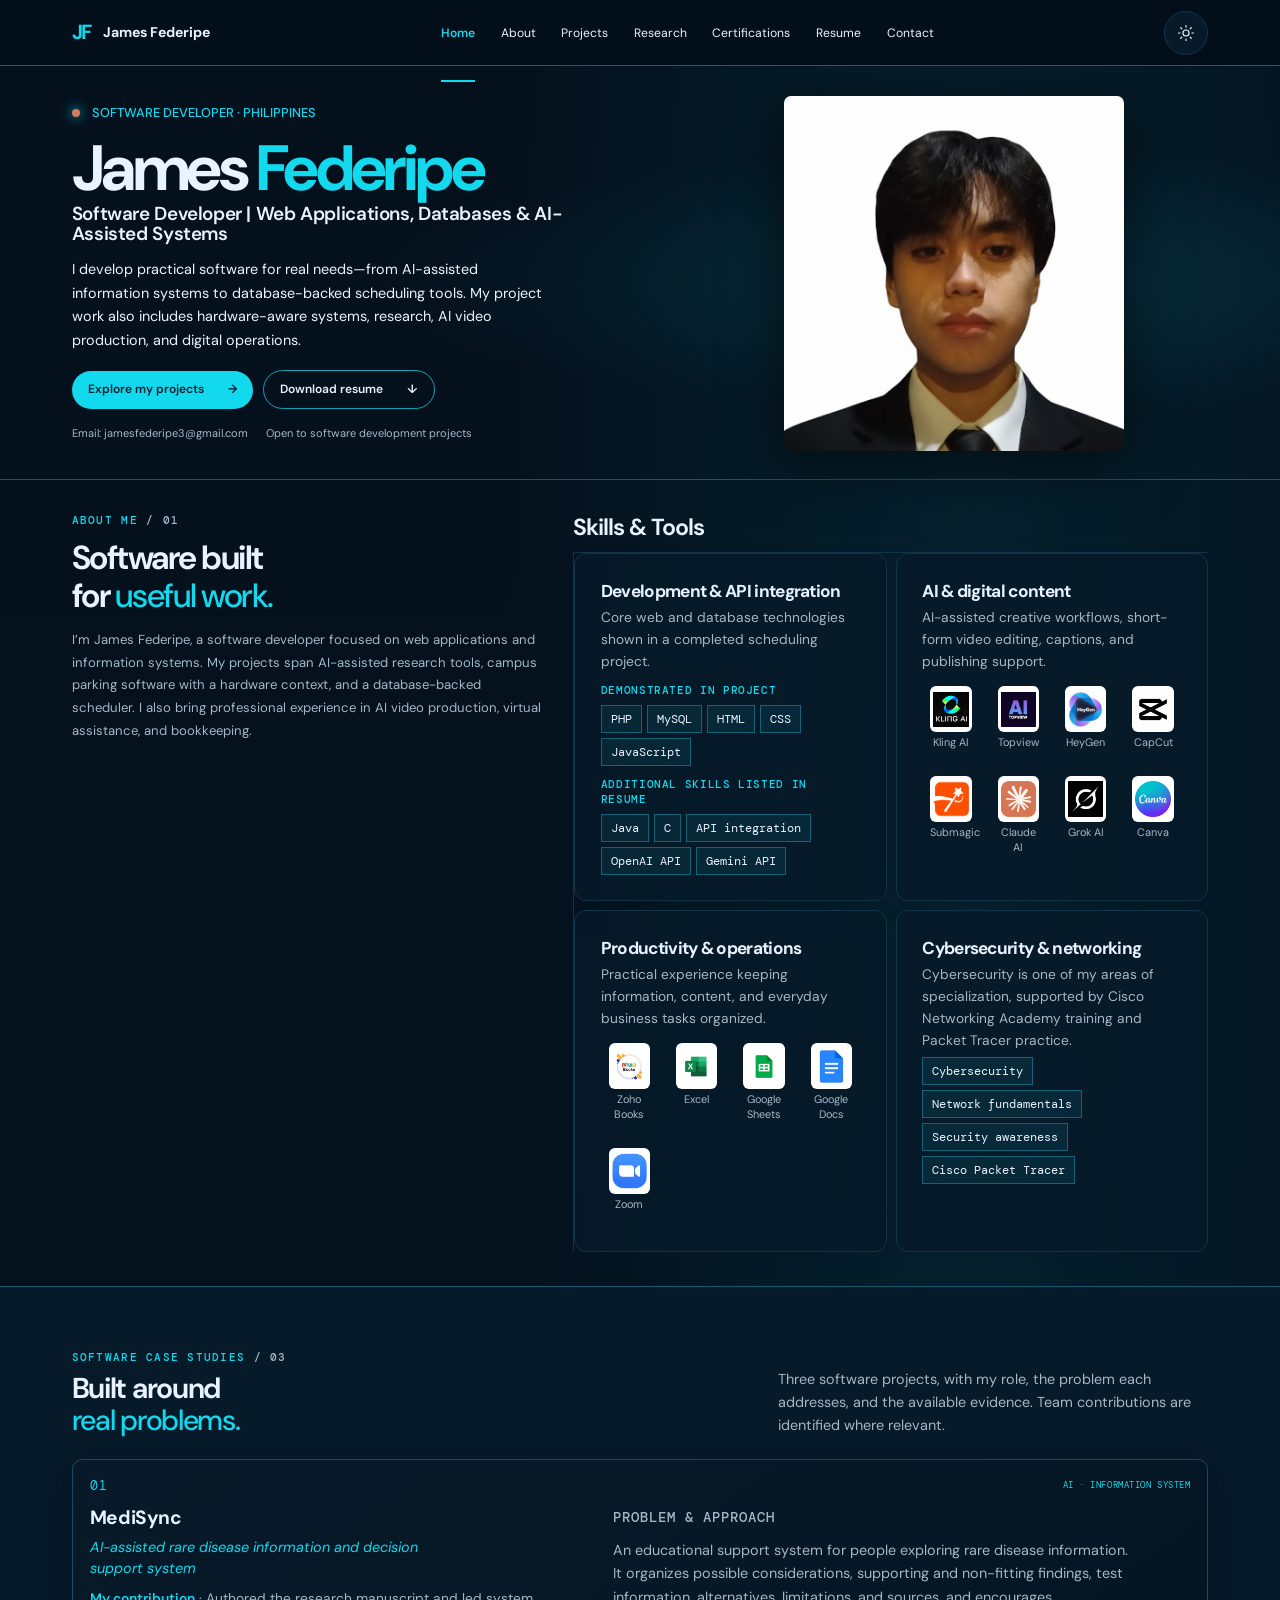
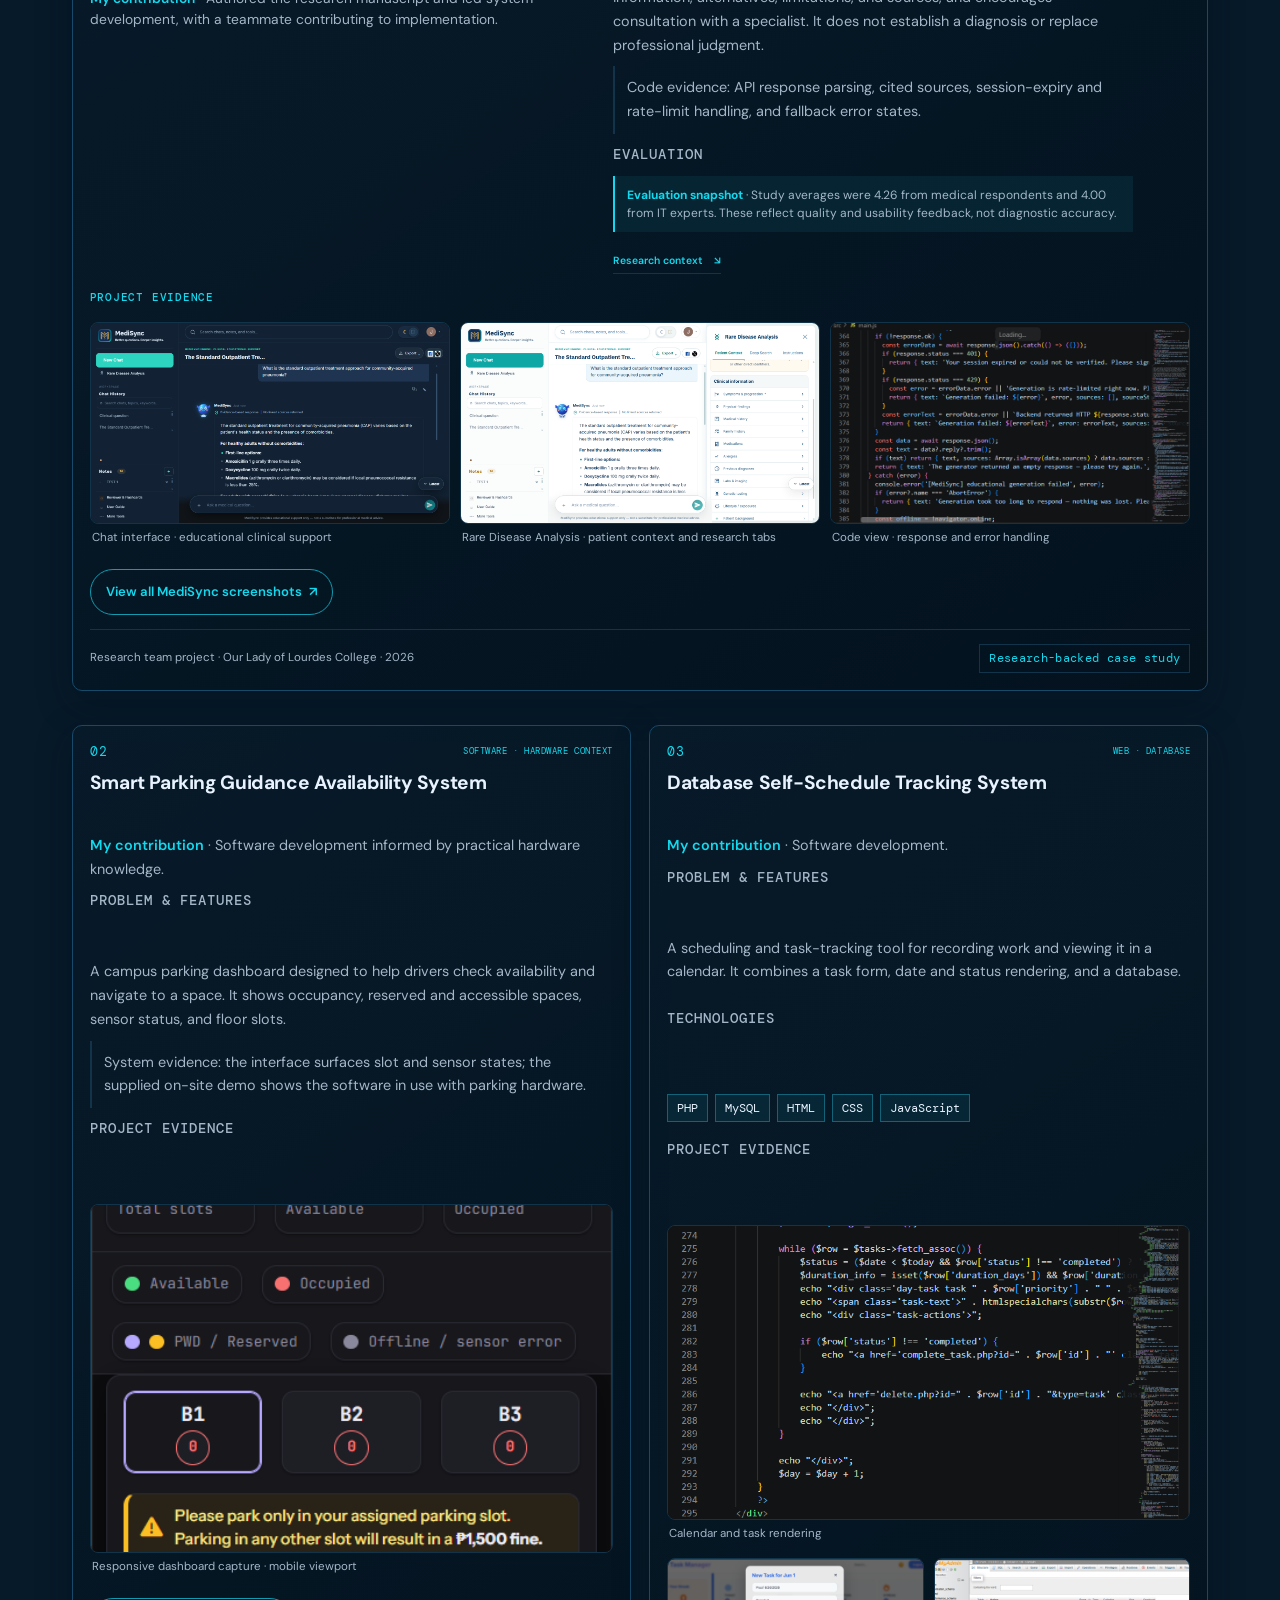
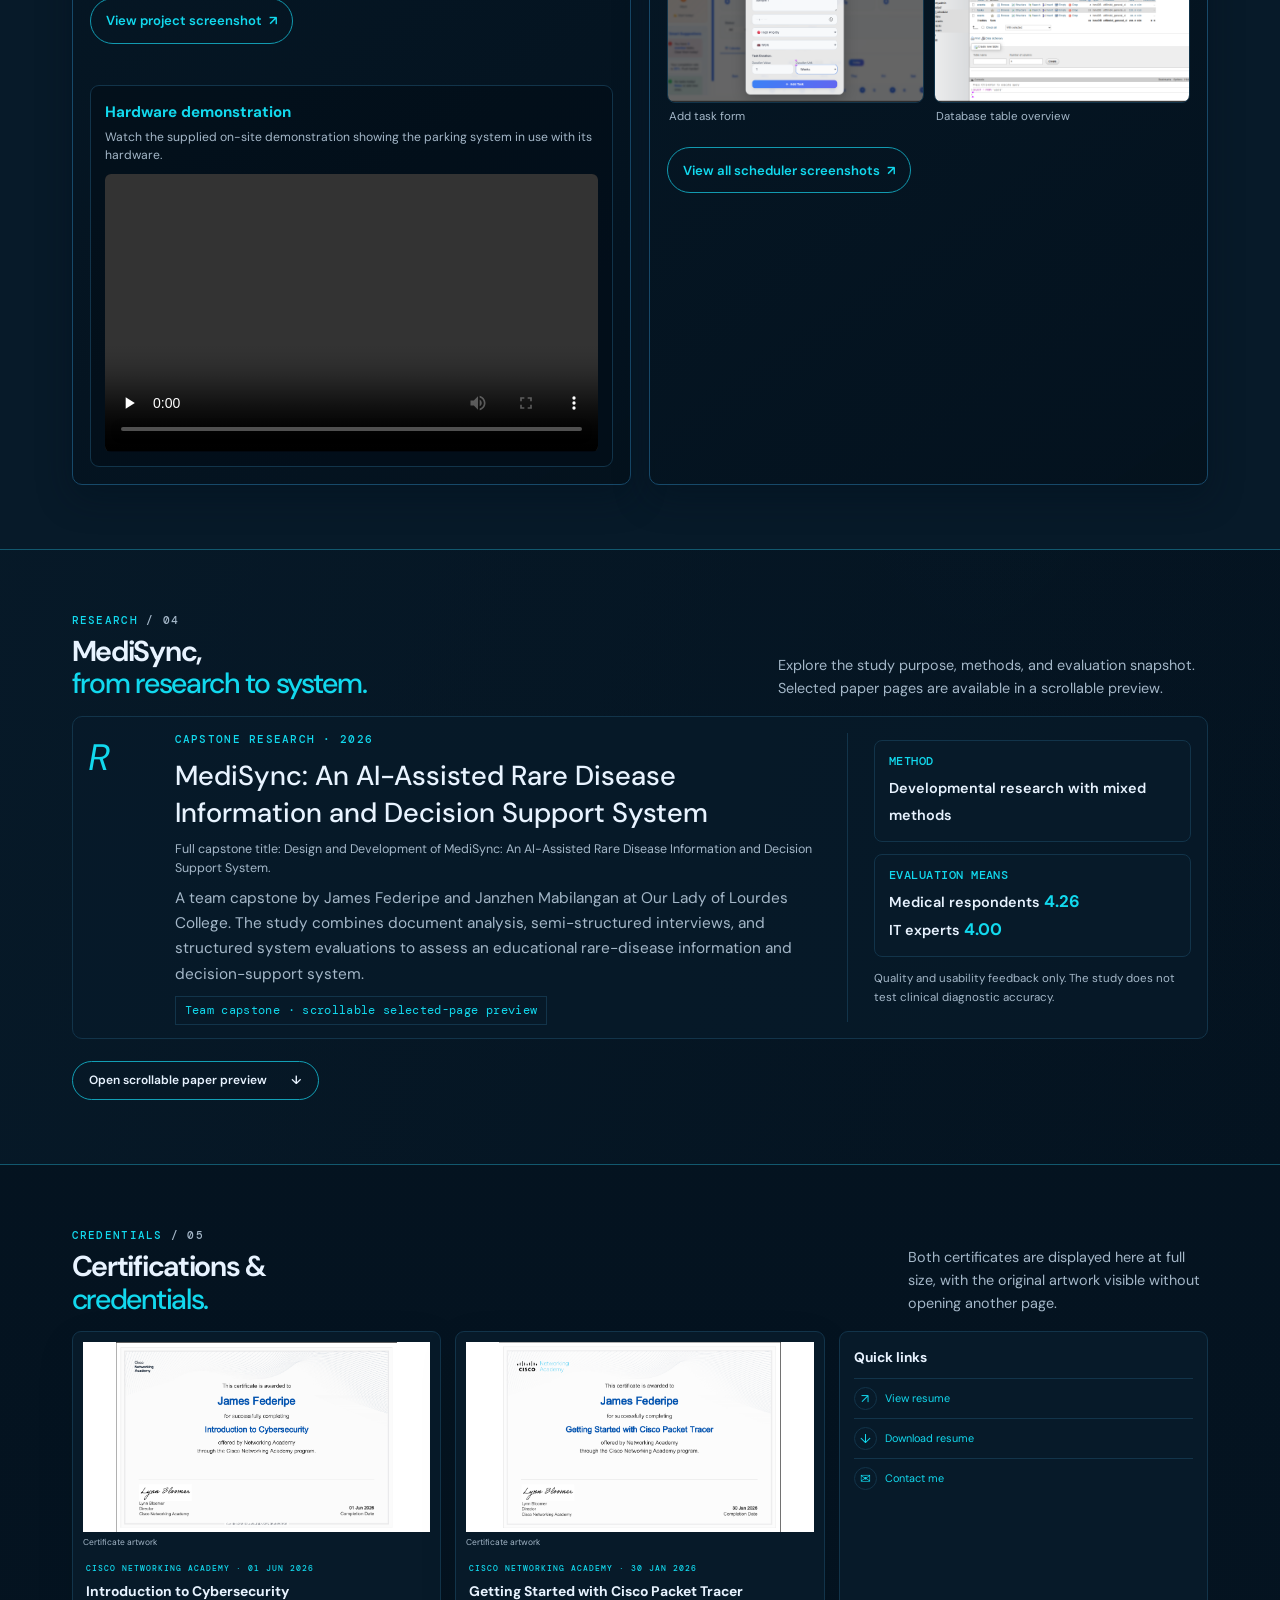
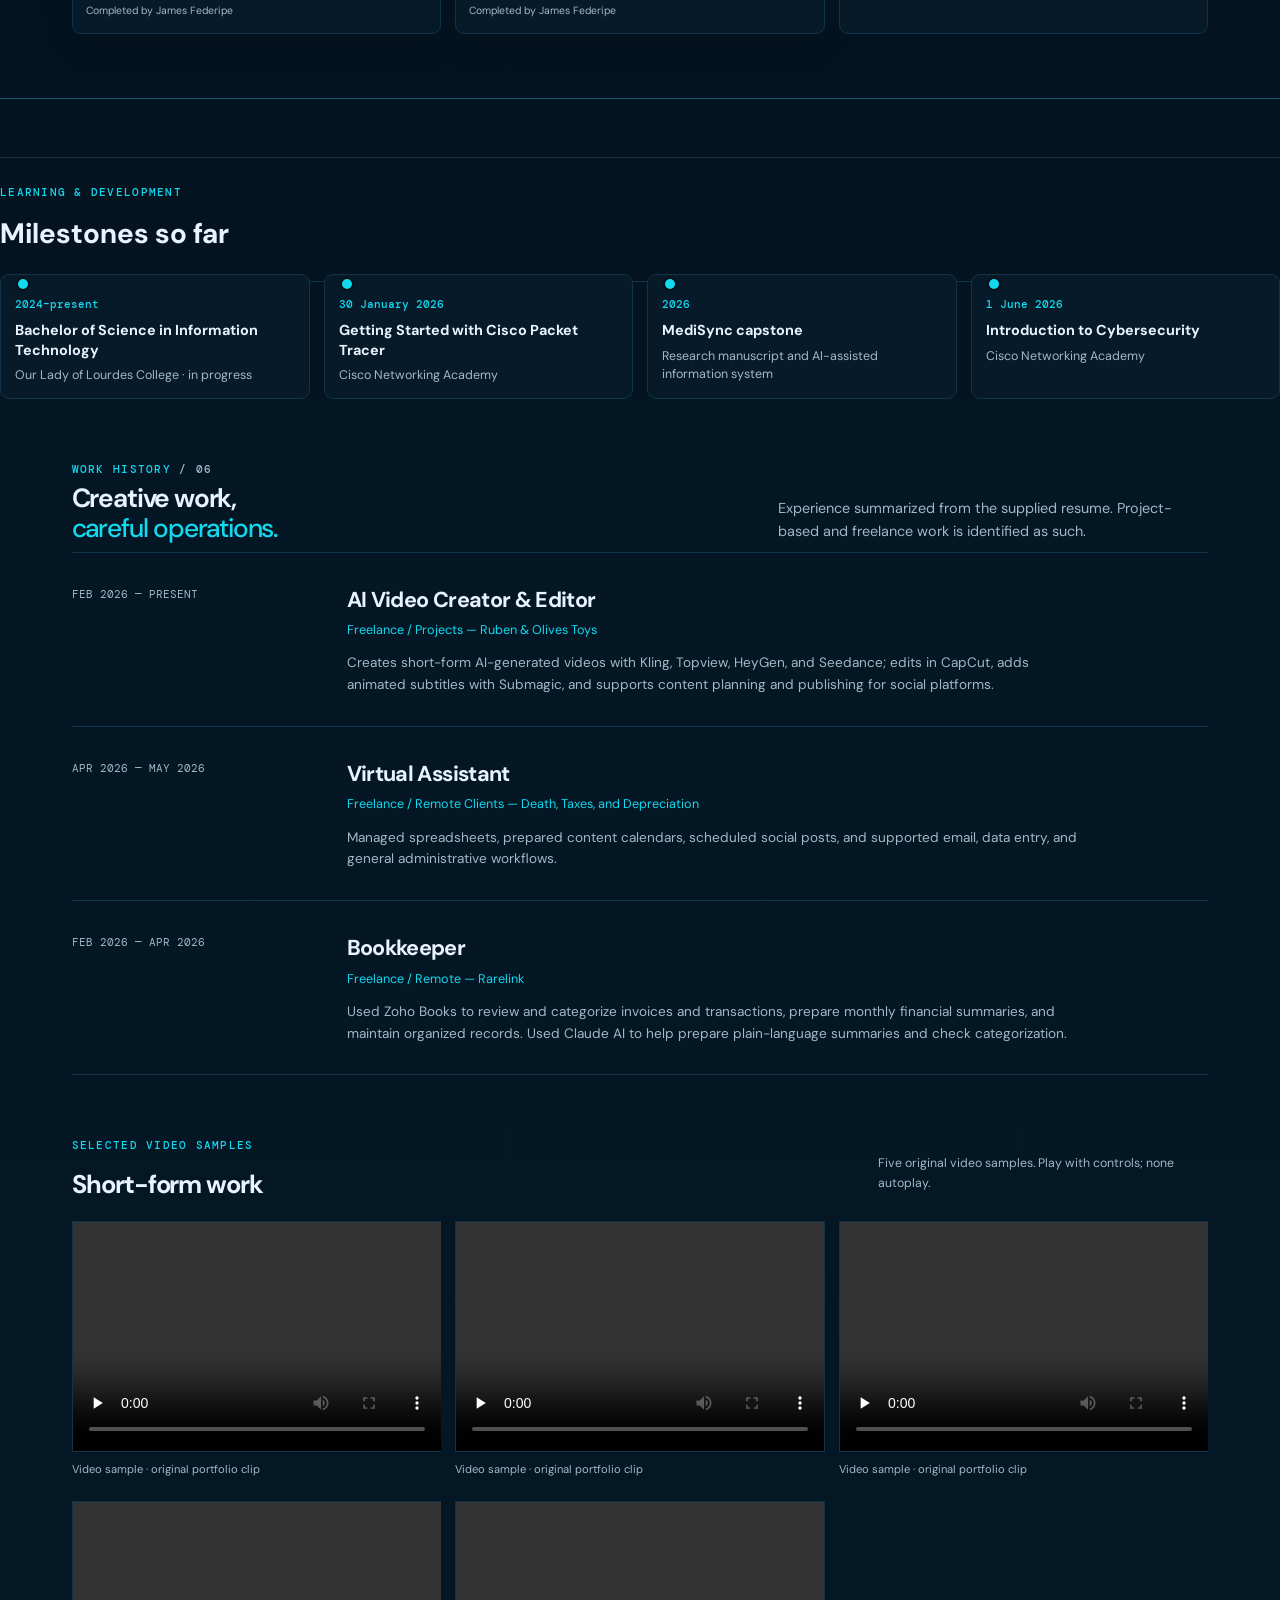
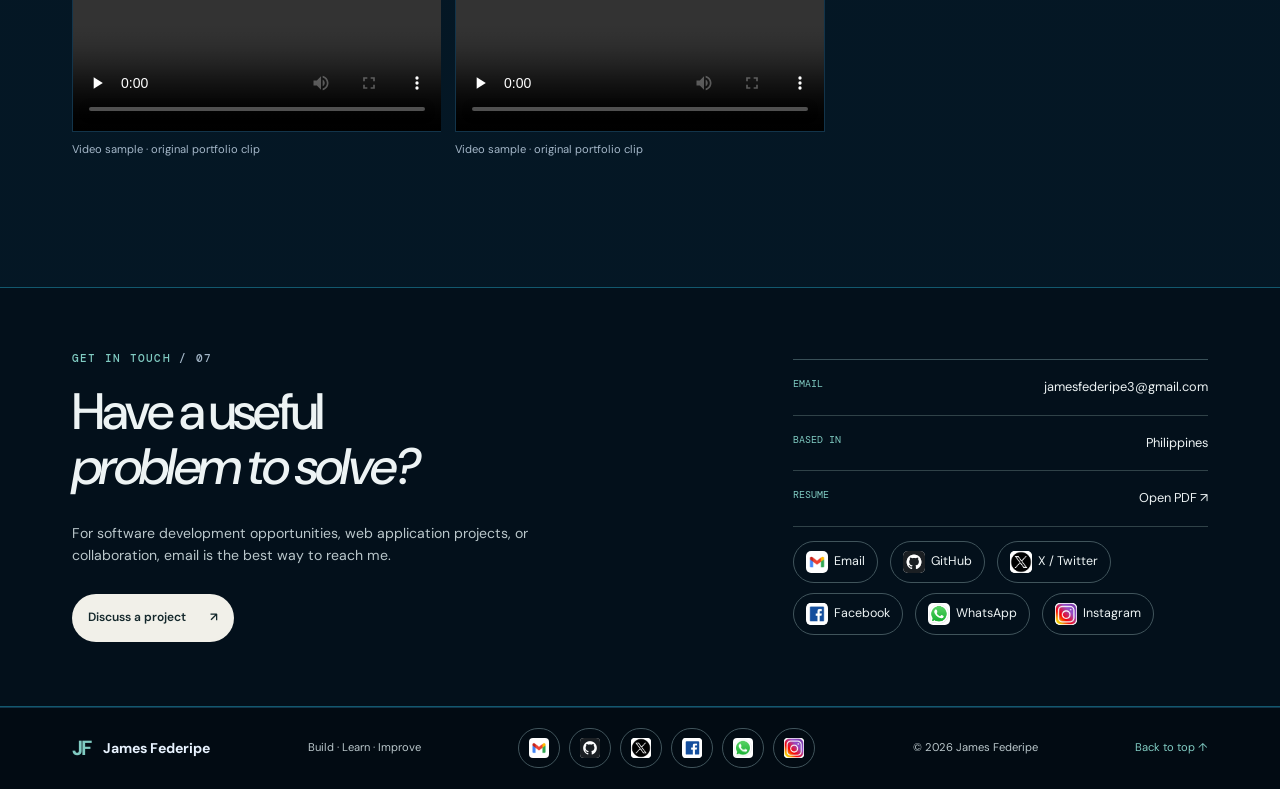
==== commit 8c2328d1: "Strengthen portfolio project case studies" ====
--- a/index.html
+++ b/index.html
@@ -26,35 +26,35 @@
   </header>
   <main id="main">
     <section class="hero section" id="home" aria-labelledby="hero-title">
-      <div class="hero-copy"><p class="eyebrow"><span class="eyebrow-mark"></span> SOFTWARE DEVELOPER · PHILIPPINES</p><h1 id="hero-title">James <em>Federipe</em></h1><h2 class="hero-role">Web Applications &amp; Information Systems</h2><p class="hero-lede">I develop practical software for real needs—from AI-assisted information systems to database-backed scheduling tools. My project work also includes hardware-aware systems, research, AI video production, and digital operations.</p><div class="hero-actions"><a class="button button-dark" href="#projects">Explore software projects <span aria-hidden="true">→</span></a><a class="button button-outline" href="james_RESUME%20V2.pdf" target="_blank" rel="noreferrer">View resume <span aria-hidden="true">↗</span></a><a class="button button-outline" href="#contact">Contact me <span aria-hidden="true">↗</span></a></div><div class="hero-contact"><a href="mailto:jamesfederipe3@gmail.com">Email: jamesfederipe3@gmail.com</a><span>Open to software development projects</span></div></div>
+      <div class="hero-copy"><p class="eyebrow"><span class="eyebrow-mark"></span> SOFTWARE DEVELOPER · PHILIPPINES</p><h1 id="hero-title">James <em>Federipe</em></h1><h2 class="hero-role">Software Developer | Web Applications, Databases &amp; AI-Assisted Systems</h2><p class="hero-lede">I develop practical software for real needs—from AI-assisted information systems to database-backed scheduling tools. My project work also includes hardware-aware systems, research, AI video production, and digital operations.</p><div class="hero-actions"><a class="button button-dark" href="#projects">Explore my projects <span aria-hidden="true">→</span></a><a class="button button-outline" href="james_RESUME%20V2.pdf" download="james-federipe-resume.pdf">Download resume <span aria-hidden="true">↓</span></a></div><div class="hero-contact"><a href="mailto:jamesfederipe3@gmail.com">Email: jamesfederipe3@gmail.com</a><span>Open to software development projects</span></div></div>
       <figure class="hero-portrait"><img src="james.jpg" width="747" height="780" alt="Portrait of James Federipe"><figcaption><span>JAMES FEDERIPE</span><span>DEVELOPMENT · CREATIVE · OPERATIONS</span></figcaption></figure>
       <div class="hero-bottom"><span>PHILIPPINES</span><a href="#projects">SCROLL TO EXPLORE <span aria-hidden="true">↓</span></a><span>INDEPENDENT PROJECTS &amp; EXPERIENCE</span></div>
     </section>
 
     <div class="about-skills-layout"><section class="section section-about" id="about" aria-labelledby="about-title"><div class="about-label"><p class="eyebrow">ABOUT ME <span> / 01</span></p></div><div class="about-copy"><h2 id="about-title">Software built<br>for <em>useful work.</em></h2><p>I’m James Federipe, a software developer focused on web applications and information systems. My projects span AI-assisted research tools, campus parking software with a hardware context, and a database-backed scheduler. I also bring professional experience in AI video production, virtual assistance, and bookkeeping.</p></div></section>
-    <section class="section section-skills" id="skills" aria-labelledby="skills-title"><div class="section-heading"><div><p class="eyebrow">SKILLS &amp; TOOLS <span> / 02</span></p><h2 id="skills-title">Skills &amp; Tools</h2></div><p class="heading-note">Software development is the focus. Creative and operations skills round out my project experience.</p></div><div class="skills-grid">
-      <article class="skill-group"><span class="skill-index">A</span><h3>Development &amp; API integration</h3><p>Web development, databases, and AI API integration across my software projects.</p><div class="tag-row"><span>HTML</span><span>CSS</span><span>JavaScript</span><span>PHP</span><span>SQL</span><span>MySQL</span><span>Java</span><span>C</span><span>API integration</span><span>OpenAI API</span><span>Gemini API</span></div><small>PHP, MySQL, HTML, CSS, JavaScript — scheduler project (resume)</small></article>
+    <section class="section section-skills" id="skills" aria-labelledby="skills-title"><div class="section-heading"><div><p class="eyebrow">SKILLS &amp; TOOLS <span> / 02</span></p><h2 id="skills-title">Skills &amp; Tools</h2></div><p class="heading-note">Project-backed technologies come first; additional tools and experience are identified separately.</p></div><div class="skills-grid">
+      <article class="skill-group"><span class="skill-index">A</span><h3>Development &amp; API integration</h3><p>Core web and database technologies shown in a completed scheduling project.</p><span class="skill-evidence-label">Demonstrated in project</span><div class="tag-row"><span>PHP</span><span>MySQL</span><span>HTML</span><span>CSS</span><span>JavaScript</span></div><small>Database Self-Schedule Tracking System · project stack listed in resume</small><span class="skill-evidence-label">Additional skills listed in resume</span><div class="tag-row"><span>Java</span><span>C</span><span>API integration</span><span>OpenAI API</span><span>Gemini API</span></div></article>
       <article class="skill-group"><span class="skill-index">B</span><h3>AI &amp; digital content</h3><p>AI-assisted creative workflows, short-form video editing, captions, and publishing support.</p><div class="tool-grid" aria-label="AI and digital content tools"><figure class="tool-item"><img src="OIP%20(10).webp" width="474" height="474" loading="lazy" alt="Kling AI logo"><figcaption>Kling AI</figcaption></figure><figure class="tool-item"><img src="OIP%2011.jpg" width="225" height="225" loading="lazy" alt="Topview AI logo"><figcaption>Topview</figcaption></figure><figure class="tool-item"><img src="Logo-Heygen.png" width="100" height="100" loading="lazy" alt="HeyGen logo"><figcaption>HeyGen</figcaption></figure><figure class="tool-item"><img src="Capcut.png" width="2035" height="2048" loading="lazy" alt="CapCut logo"><figcaption>CapCut</figcaption></figure><figure class="tool-item"><img src="SubMagic.webp" width="800" height="800" loading="lazy" alt="Submagic logo"><figcaption>Submagic</figcaption></figure><figure class="tool-item"><img src="claude-ai-icon.webp" width="512" height="512" loading="lazy" alt="Claude AI logo"><figcaption>Claude AI</figcaption></figure><figure class="tool-item"><img src="grok-icon.png" width="512" height="512" loading="lazy" alt="Grok AI logo"><figcaption>Grok AI</figcaption></figure><figure class="tool-item"><img src="assets/tools/canva.webp" width="508" height="509" loading="lazy" alt="Canva logo"><figcaption>Canva</figcaption></figure></div><div class="tag-row"><span>Seedance</span></div><small>Tools and experience listed in resume</small></article>
       <article class="skill-group"><span class="skill-index">C</span><h3>Productivity &amp; operations</h3><p>Practical experience keeping information, content, and everyday business tasks organized.</p><div class="tool-grid" aria-label="Business and productivity tools"><figure class="tool-item"><img src="assets/tools/zoho-books.png" width="517" height="400" loading="lazy" alt="Zoho Books logo"><figcaption>Zoho Books</figcaption></figure><figure class="tool-item"><img src="excel-png.webp" width="1920" height="1920" loading="lazy" alt="Microsoft Excel logo"><figcaption>Excel</figcaption></figure><figure class="tool-item"><img src="google-sheets-apps-logo-free-png.webp" width="1920" height="1920" loading="lazy" alt="Google Sheets logo"><figcaption>Google Sheets</figcaption></figure><figure class="tool-item"><img src="OIP%20(1).webp" width="474" height="474" loading="lazy" alt="Google Docs logo"><figcaption>Google Docs</figcaption></figure><figure class="tool-item"><img src="OIP%20(2).webp" width="474" height="484" loading="lazy" alt="Zoom logo"><figcaption>Zoom</figcaption></figure></div><div class="tag-row"><span>Google Workspace</span><span>Microsoft Office</span><span>Bookkeeping</span><span>Financial reporting</span><span>Content planning</span><span>Admin coordination</span></div><small>Tools and experience listed in resume</small></article>
       <article class="skill-group"><span class="skill-index">D</span><h3>Cybersecurity &amp; networking</h3><p>Cybersecurity is one of my areas of specialization, supported by Cisco Networking Academy training and Packet Tracer practice.</p><div class="tag-row"><span>Cybersecurity</span><span>Network fundamentals</span><span>Security awareness</span><span>Cisco Packet Tracer</span></div></article>
     </div></section></div>
     <section class="section section-projects" id="projects" aria-labelledby="projects-title">
       <div class="section-heading"><div><p class="eyebrow">SOFTWARE CASE STUDIES <span> / 03</span></p><h2 id="projects-title">Built around<br><em>real problems.</em></h2></div><p class="heading-note">Three software projects, with my role, the problem each addresses, and the available evidence. Team contributions are identified where relevant.</p></div>
-      <article class="project-feature"><div class="project-top"><span class="project-index">01</span><span class="project-type">AI · INFORMATION SYSTEM</span></div><div class="project-content"><div><h3>MediSync</h3><p class="project-subtitle">AI-assisted rare disease information and decision support system</p><p class="project-role"><strong>My contribution</strong> · Authored the research paper; developed the system with contributions from a teammate.</p></div><div class="project-summary"><p>An educational support system for exploring rare disease information. It presents possible considerations, supporting and non-fitting findings, test information, alternatives, limitations, sources, and guidance to consult a specialist. It does not establish a diagnosis or replace professional judgment.</p><p class="evidence-note"><strong>Evaluation snapshot</strong> · Study averages were 4.26 from medical respondents and 4.00 from IT experts. These reflect quality and usability feedback, not diagnostic accuracy.</p><a class="text-link" href="#research">Research context <span aria-hidden="true">↘</span></a></div></div>
-      <div class="evidence-gallery medisync-gallery"><figure><img src="assets/projects/medisync/chat-interface.png" width="1366" height="768" loading="lazy" alt="MediSync chatbot showing a clinical education response in the dark interface"><figcaption>Chat interface · educational clinical support</figcaption></figure><figure><img src="assets/projects/medisync/rare-disease-analysis.png" width="1366" height="768" loading="lazy" alt="MediSync light interface with Rare Disease Analysis patient context panel"><figcaption>Rare Disease Analysis · patient context and research tabs</figcaption></figure><figure><img src="assets/projects/medisync/code-view-clean.png" width="844" height="460" loading="lazy" alt="Code editor view of MediSync response and error handling"><figcaption>Code view · response and error handling</figcaption></figure></div><p class="project-action"><button type="button" data-image="assets/projects/medisync/chat-interface.png" data-gallery=".medisync-gallery" data-caption="MediSync project screenshots">View all MediSync screenshots <span aria-hidden="true">↗</span></button></p>
+      <article class="project-feature"><div class="project-top"><span class="project-index">01</span><span class="project-type">AI · INFORMATION SYSTEM</span></div><div class="project-content"><div><h3>MediSync</h3><p class="project-subtitle">AI-assisted rare disease information and decision support system</p><p class="project-role"><strong>My contribution</strong> · Authored the research manuscript and led system development, with a teammate contributing to implementation.</p></div><div class="project-summary"><p class="case-label">Problem &amp; approach</p><p>An educational support system for people exploring rare disease information. It organizes possible considerations, supporting and non-fitting findings, test information, alternatives, limitations, and sources, and encourages consultation with a specialist. It does not establish a diagnosis or replace professional judgment.</p><p class="technical-evidence">Code evidence: API response parsing, cited sources, session-expiry and rate-limit handling, and fallback error states.</p><p class="case-label">Evaluation</p><p class="evidence-note"><strong>Evaluation snapshot</strong> · Study averages were 4.26 from medical respondents and 4.00 from IT experts. These reflect quality and usability feedback, not diagnostic accuracy.</p><a class="text-link" href="#research">Research context <span aria-hidden="true">↘</span></a></div></div>
+      <p class="case-label">Project evidence</p><div class="evidence-gallery medisync-gallery"><figure><img src="assets/projects/medisync/chat-interface.png" width="1366" height="768" loading="lazy" alt="MediSync chatbot showing a clinical education response in the dark interface"><figcaption>Chat interface · educational clinical support</figcaption></figure><figure><img src="assets/projects/medisync/rare-disease-analysis.png" width="1366" height="768" loading="lazy" alt="MediSync light interface with Rare Disease Analysis patient context panel"><figcaption>Rare Disease Analysis · patient context and research tabs</figcaption></figure><figure><img src="assets/projects/medisync/code-view-clean.png" width="844" height="460" loading="lazy" alt="Code editor view of MediSync response and error handling"><figcaption>Code view · response and error handling</figcaption></figure></div><p class="project-action"><button type="button" data-image="assets/projects/medisync/chat-interface.png" data-gallery=".medisync-gallery" data-caption="MediSync project screenshots">View all MediSync screenshots <span aria-hidden="true">↗</span></button></p>
         <div class="project-meta"><span>Research team project · Our Lady of Lourdes College · 2026</span><span class="status-label">Research-backed case study</span></div>
       </article>
       <div class="project-grid">
-        <article class="project-card"><div class="project-top"><span class="project-index">02</span><span class="project-type">SOFTWARE · HARDWARE CONTEXT</span></div><h3>Smart Parking Guidance Availability System</h3><p class="project-role"><strong>My contribution</strong> · Software development informed by practical hardware knowledge.</p><p>A campus parking availability dashboard designed to help drivers assess availability and navigate to a space. The interface shows occupancy, reserved and accessible spaces, sensor status, floor slots, and nearest-space directions.</p><figure class="single-evidence parking-gallery"><img src="assets/projects/smart-parking/mobile-dashboard-clean.png" width="448" height="673" loading="lazy" alt="Mobile responsive Smart Parking dashboard with slot counts, floor slots, and navigation controls"><figcaption>Responsive dashboard capture · mobile viewport</figcaption></figure><p class="project-action"><button type="button" data-image="assets/projects/smart-parking/mobile-dashboard-clean.png" data-gallery=".parking-gallery" data-caption="Smart Parking · dashboard screenshot">View project screenshot <span aria-hidden="true">↗</span></button></p>
+        <article class="project-card"><div class="project-top"><span class="project-index">02</span><span class="project-type">SOFTWARE · HARDWARE CONTEXT</span></div><h3>Smart Parking Guidance Availability System</h3><p class="project-role"><strong>My contribution</strong> · Software development informed by practical hardware knowledge.</p><p class="case-label">Problem &amp; features</p><p>A campus parking dashboard designed to help drivers check availability and navigate to a space. It shows occupancy, reserved and accessible spaces, sensor status, and floor slots.</p><p class="technical-evidence">System evidence: the interface surfaces slot and sensor states; the supplied on-site demo shows the software in use with parking hardware.</p><p class="case-label">Project evidence</p><figure class="single-evidence parking-gallery"><img src="assets/projects/smart-parking/mobile-dashboard-clean.png" width="448" height="673" loading="lazy" alt="Mobile responsive Smart Parking dashboard with slot counts, floor slots, and navigation controls"><figcaption>Responsive dashboard capture · mobile viewport</figcaption></figure><p class="project-action"><button type="button" data-image="assets/projects/smart-parking/mobile-dashboard-clean.png" data-gallery=".parking-gallery" data-caption="Smart Parking · dashboard screenshot">View project screenshot <span aria-hidden="true">↗</span></button></p>
         <div class="project-video"><h4>Hardware demonstration</h4><p>Watch the supplied on-site demonstration showing the parking system in use with its hardware.</p><video controls playsinline preload="none" aria-label="Smart Parking hardware demonstration"><source src="assets/videos/EDP_SmartParking_Demonstration.mp4" type="video/mp4">Your browser does not support this video.</video></div>
         </article>
-        <article class="project-card"><div class="project-top"><span class="project-index">03</span><span class="project-type">WEB · DATABASE</span></div><h3>Database Self-Schedule Tracking System</h3><p class="project-role"><strong>My contribution</strong> · Software development.</p><p>A personal scheduling and task-tracking tool for recording work and viewing it in a calendar. The project combines a task form, date and status rendering, and a MySQL database.</p><div class="tag-row"><span>PHP</span><span>MySQL</span><span>HTML</span><span>CSS</span><span>JavaScript</span></div><div class="evidence-gallery scheduler-gallery"><figure><img src="assets/projects/database-scheduler/calendar-code.png" width="787" height="685" loading="lazy" alt="Scheduler dashboard PHP code rendering task dates and statuses"><figcaption>Calendar and task rendering</figcaption></figure><figure><img src="assets/projects/database-scheduler/add-task-form.png" width="1366" height="686" loading="lazy" alt="Scheduler form to add a task with date, details, time, priority, category, and duration"><figcaption>Add task form</figcaption></figure><figure><img src="assets/projects/database-scheduler/database-structure.png" width="1366" height="688" loading="lazy" alt="Self scheduler database table overview in phpMyAdmin"><figcaption>Database table overview</figcaption></figure></div><p class="project-action"><button type="button" data-image="assets/projects/database-scheduler/add-task-form.png" data-gallery=".scheduler-gallery" data-caption="Self-Schedule Tracker screenshots">View all scheduler screenshots <span aria-hidden="true">↗</span></button></p>
+        <article class="project-card"><div class="project-top"><span class="project-index">03</span><span class="project-type">WEB · DATABASE</span></div><h3>Database Self-Schedule Tracking System</h3><p class="project-role"><strong>My contribution</strong> · Software development.</p><p class="case-label">Problem &amp; features</p><p>A scheduling and task-tracking tool for recording work and viewing it in a calendar. It combines a task form, date and status rendering, and a database.</p><p class="case-label">Technologies</p><div class="tag-row"><span>PHP</span><span>MySQL</span><span>HTML</span><span>CSS</span><span>JavaScript</span></div><p class="case-label">Project evidence</p><div class="evidence-gallery scheduler-gallery"><figure><img src="assets/projects/database-scheduler/calendar-code.png" width="787" height="685" loading="lazy" alt="Scheduler dashboard PHP code rendering task dates and statuses"><figcaption>Calendar and task rendering</figcaption></figure><figure><img src="assets/projects/database-scheduler/add-task-form.png" width="1366" height="686" loading="lazy" alt="Scheduler form to add a task with date, details, time, priority, category, and duration"><figcaption>Add task form</figcaption></figure><figure><img src="assets/projects/database-scheduler/database-structure.png" width="1366" height="688" loading="lazy" alt="Self scheduler database table overview in phpMyAdmin"><figcaption>Database table overview</figcaption></figure></div><p class="project-action"><button type="button" data-image="assets/projects/database-scheduler/add-task-form.png" data-gallery=".scheduler-gallery" data-caption="Self-Schedule Tracker screenshots">View all scheduler screenshots <span aria-hidden="true">↗</span></button></p>
         </article>
       </div>
     </section>
     <section class="section section-research" id="research" aria-labelledby="research-title"><div class="section-heading"><div><p class="eyebrow">RESEARCH <span> / 04</span></p><h2 id="research-title">MediSync,<br><em>from research to system.</em></h2></div><p class="heading-note">Explore the study purpose, methods, and evaluation snapshot. Selected paper pages are available in a scrollable preview.</p></div><div class="research-panel"><span class="research-mark" aria-hidden="true">R</span><div class="research-overview"><p class="eyebrow">CAPSTONE RESEARCH · 2026</p><h3>MediSync: An AI-Assisted Rare Disease Information and Decision Support System</h3><p class="research-full-title">Full capstone title: Design and Development of MediSync: An AI-Assisted Rare Disease Information and Decision Support System.</p><p>A team capstone by James Federipe and Janzhen Mabilangan at Our Lady of Lourdes College. The study combines document analysis, semi-structured interviews, and structured system evaluations to assess an educational rare-disease information and decision-support system.</p><span class="status-label">Team capstone · scrollable selected-page preview</span></div><aside class="research-facts" aria-label="Research at a glance"><div><span>METHOD</span><strong>Developmental research with mixed methods</strong></div><div><span>EVALUATION MEANS</span><strong>Medical respondents <b>4.26</b><br>IT experts <b>4.00</b></strong></div><p>Quality and usability feedback only. The study does not test clinical diagnostic accuracy.</p></aside></div><button class="button button-outline research-open" id="research-open" type="button" aria-haspopup="dialog" aria-controls="research-dialog">Open scrollable paper preview <span aria-hidden="true">↓</span></button></section>
     <section class="section section-certifications" id="certifications" aria-labelledby="certifications-title"><div class="section-heading"><div><p class="eyebrow">CREDENTIALS <span> / 05</span></p><h2 id="certifications-title">Certifications &amp;<br><em>credentials.</em></h2></div><p class="heading-note">Both certificates are displayed here at full size, with the original artwork visible without opening another page.</p></div><div class="certificate-grid"><article class="certificate-card"><figure><img src="Cybersecurity.png" width="901" height="611" loading="lazy" alt="Cisco Networking Academy certificate awarded to James Federipe for Introduction to Cybersecurity, completed 1 June 2026"><figcaption>Certificate artwork</figcaption></figure><div><p class="eyebrow">CISCO NETWORKING ACADEMY · 01 JUN 2026</p><h3>Introduction to Cybersecurity</h3><p>Completed by James Federipe</p></div></article><article class="certificate-card"><figure><img src="PT.png" width="865" height="584" loading="lazy" alt="Cisco Networking Academy certificate awarded to James Federipe for Getting Started with Cisco Packet Tracer, completed 30 January 2026"><figcaption>Certificate artwork</figcaption></figure><div><p class="eyebrow">CISCO NETWORKING ACADEMY · 30 JAN 2026</p><h3>Getting Started with Cisco Packet Tracer</h3><p>Completed by James Federipe</p></div></article><aside class="quick-links"><h3>Quick links</h3><a href="james_RESUME%20V2.pdf" target="_blank" rel="noreferrer"><span aria-hidden="true">↗</span> View resume</a><a href="james_RESUME%20V2.pdf" download="james-federipe-resume.pdf"><span aria-hidden="true">↓</span> Download resume</a><a href="#contact"><span aria-hidden="true">✉</span> Contact me</a></aside></div></section>
-    <section class="section section-experience" id="experience" aria-labelledby="experience-title"><div class="section-heading"><div><p class="eyebrow">WORK HISTORY <span> / 06</span></p><h2 id="experience-title">Creative work,<br><em>careful operations.</em></h2></div><p class="heading-note">Experience summarized from the supplied resume. Project-based and freelance work is identified as such.</p></div><div class="timeline">
+    <div class="learning-block"><div class="learning-heading"><p class="eyebrow">LEARNING &amp; DEVELOPMENT</p><h3>Milestones so far</h3></div><ol class="learning-timeline"><li><time datetime="2024">2024–present</time><h4>Bachelor of Science in Information Technology</h4><p>Our Lady of Lourdes College · in progress</p></li><li><time datetime="2026-01-30">30 January 2026</time><h4>Getting Started with Cisco Packet Tracer</h4><p>Cisco Networking Academy</p></li><li><time datetime="2026">2026</time><h4>MediSync capstone</h4><p>Research manuscript and AI-assisted information system</p></li><li><time datetime="2026-06-01">1 June 2026</time><h4>Introduction to Cybersecurity</h4><p>Cisco Networking Academy</p></li></ol></div><section class="section section-experience" id="experience" aria-labelledby="experience-title"><div class="section-heading"><div><p class="eyebrow">WORK HISTORY <span> / 06</span></p><h2 id="experience-title">Creative work,<br><em>careful operations.</em></h2></div><p class="heading-note">Experience summarized from the supplied resume. Project-based and freelance work is identified as such.</p></div><div class="timeline">
       <article class="timeline-item"><div class="timeline-date">FEB 2026 — PRESENT</div><div class="timeline-body"><h3>AI Video Creator &amp; Editor</h3><p class="timeline-org">Freelance / Projects — Ruben &amp; Olives Toys</p><p>Creates short-form AI-generated videos with Kling, Topview, HeyGen, and Seedance; edits in CapCut, adds animated subtitles with Submagic, and supports content planning and publishing for social platforms.</p></div></article>
       <article class="timeline-item"><div class="timeline-date">APR 2026 — MAY 2026</div><div class="timeline-body"><h3>Virtual Assistant</h3><p class="timeline-org">Freelance / Remote Clients — Death, Taxes, and Depreciation</p><p>Managed spreadsheets, prepared content calendars, scheduled social posts, and supported email, data entry, and general administrative workflows.</p></div></article>
       <article class="timeline-item"><div class="timeline-date">FEB 2026 — APR 2026</div><div class="timeline-body"><h3>Bookkeeper</h3><p class="timeline-org">Freelance / Remote — Rarelink</p><p>Used Zoho Books to review and categorize invoices and transactions, prepare monthly financial summaries, and maintain organized records. Used Claude AI to help prepare plain-language summaries and check categorization.</p></div></article>
@@ -64,7 +64,7 @@
       <figure><video controls playsinline preload="none"><source src="Video1-Growth%20Tip.mp4" type="video/mp4">Your browser does not support video.</video><figcaption>Video sample · original portfolio clip</figcaption></figure>
       <figure><video controls playsinline preload="none"><source src="Video1-Revision.mp4" type="video/mp4">Your browser does not support video.</video><figcaption>Video sample · original portfolio clip</figcaption></figure>
       <figure><video controls playsinline preload="none"><source src="0613.mp4" type="video/mp4">Your browser does not support video.</video><figcaption>Video sample · original portfolio clip</figcaption></figure>
-    </div><div class="credentials"><div><p class="eyebrow">EDUCATION</p><h3>Our Lady of Lourdes College</h3><p>Bachelor of Science in Information Technology · 2024–present</p></div></div></section>
+    </div></section>
     <section class="section section-contact" id="contact" aria-labelledby="contact-title"><div class="contact-copy"><p class="eyebrow">GET IN TOUCH <span> / 07</span></p><h2 id="contact-title">Have a useful<br><em>problem to solve?</em></h2><p>For software development opportunities, web application projects, or collaboration, email is the best way to reach me.</p><a class="button button-light" href="mailto:jamesfederipe3@gmail.com?subject=Software%20development%20inquiry">Discuss a project <span aria-hidden="true">↗</span></a></div><div class="contact-side"><div><span>EMAIL</span><a href="mailto:jamesfederipe3@gmail.com">jamesfederipe3@gmail.com</a></div><div><span>BASED IN</span><p>Philippines</p></div><div><span>RESUME</span><a href="james_RESUME%20V2.pdf" target="_blank" rel="noreferrer">Open PDF <span aria-hidden="true">↗</span></a></div><nav class="social-links" aria-label="Contact and professional profiles"><a href="mailto:jamesfederipe3@gmail.com"><img src="gmail-icon-free-png.webp" width="22" height="22" alt=""><span>Email</span></a><a href="https://github.com/Percyvilli" target="_blank" rel="noreferrer"><img src="github-icon.png" width="22" height="22" alt=""><span>GitHub</span></a><a href="https://x.com/percyvillii" target="_blank" rel="noreferrer"><img src="OIP.webp" width="22" height="22" alt=""><span>X / Twitter</span></a><a href="https://facebook.com/share/1GWirLEnjt/" target="_blank" rel="noreferrer"><img src="facebook-icon-vector-39772994.webp" width="22" height="22" alt=""><span>Facebook</span></a><a href="https://wa.me/9682298538" target="_blank" rel="noreferrer"><img src="WhatsApp.svg.png" width="22" height="22" alt=""><span>WhatsApp</span></a><a href="https://www.instagram.com/federipejames/" target="_blank" rel="noreferrer"><img src="OIP%20(4).webp" width="22" height="22" alt=""><span>Instagram</span></a></nav></div></section>
   </main>
   <dialog class="research-dialog" id="research-dialog" aria-labelledby="research-dialog-title"><div class="research-dialog-shell"><div class="research-dialog-bar"><div><p class="eyebrow">MEDISYNC · RESEARCH OVERVIEW</p><h2 id="research-dialog-title">The study, in context</h2><p class="research-dialog-hint">Scroll through four selected pages and one blurred teaser. The complete manuscript is not included.</p></div><button class="research-dialog-close" type="button" aria-label="Close research overview">Close <span aria-hidden="true">×</span></button></div><div class="research-dialog-scroll" tabindex="0" aria-label="Scrollable selected MediSync paper pages"><figure class="research-page"><img src="assets/research/page-01-title.png" width="850" height="1100" loading="lazy" alt="MediSync capstone paper title page"><figcaption>01 · Title page</figcaption></figure><figure class="research-page"><img src="assets/research/page-02-abstract.png" width="850" height="1100" loading="lazy" alt="MediSync capstone abstract page"><figcaption>02 · Abstract</figcaption></figure><figure class="research-page"><img src="assets/research/page-03-methodology.png" width="850" height="1100" loading="lazy" alt="Selected MediSync research page describing study methodology"><figcaption>03 · Methodology</figcaption></figure><figure class="research-page"><img src="assets/research/page-04-findings.png" width="850" height="1100" loading="lazy" alt="Selected MediSync research page showing aggregate evaluation findings"><figcaption>04 · Findings</figcaption></figure><figure class="research-page is-blurred"><img src="assets/research/page-05-blurred.png" width="850" height="1100" loading="lazy" alt="Intentionally blurred fifth-page preview"><figcaption>05 · Blurred preview</figcaption></figure></div></div></dialog>
--- a/style.css
+++ b/style.css
@@ -304,3 +304,20 @@
 @media(max-width:760px){.project-grid{grid-template-columns:minmax(0,1fr)}.project-content{grid-template-columns:minmax(0,1fr);gap:12px}.project-content h3,.project-card h3{font-size:1.35rem}.project-summary p,.project-card>p{font-size:.98rem}.project-role{font-size:.92rem}.project-feature .medisync-gallery{grid-template-columns:repeat(2,minmax(0,1fr))}.project-feature .medisync-gallery figure:first-child{grid-column:1/-1}.evidence-gallery figcaption,.single-evidence figcaption{font-size:.78rem}.section-contact .social-links a{color:#edf3f4}}
 @media(max-width:520px){.project-feature,.project-card{padding:18px}.project-top{align-items:flex-start}.project-type{font-size:.65rem}.project-content h3,.project-card h3{font-size:1.25rem}.project-summary p,.project-card>p{font-size:.95rem}.skill-group{padding:18px}.tool-grid{gap:7px}.tool-item{padding:6px}.site-footer{justify-content:center;text-align:center}.site-footer .wordmark-name{color:#edf3f4}}
 @media(prefers-reduced-motion:reduce){.motion-ready .hero-copy>*,.reveal{opacity:1;transform:none;animation:none!important;transition:none!important}}
+
+/* Evidence labels and learning milestones. */
+.case-label{margin:10px 0 4px;color:var(--teal);font:600 .68rem/1.4 var(--mono);letter-spacing:.07em;text-transform:uppercase}
+.technical-evidence{padding:10px 12px;border-left:2px solid var(--line);color:var(--muted);font-size:.84rem;line-height:1.55}
+.skill-evidence-label{display:block;margin:12px 0 6px;color:var(--teal);font:600 .66rem/1.4 var(--mono);letter-spacing:.06em;text-transform:uppercase}
+.learning-block{margin-top:clamp(34px,5vw,58px);padding-top:28px;border-top:1px solid var(--line)}
+.learning-heading{margin-bottom:18px}
+.learning-heading h3{margin:4px 0 0;font-size:clamp(1.3rem,2.2vw,1.8rem)}
+.learning-timeline{position:relative;display:grid;grid-template-columns:repeat(4,minmax(0,1fr));gap:14px;margin:0;padding:0;list-style:none}
+.learning-timeline::before{position:absolute;top:7px;left:0;right:0;height:1px;background:var(--line);content:""}
+.learning-timeline li{position:relative;min-width:0;padding:22px 14px 14px;border:1px solid var(--line);border-radius:9px;background:var(--surface)}
+.learning-timeline li::before{position:absolute;top:2px;left:15px;width:10px;height:10px;border:2px solid var(--paper);border-radius:50%;background:var(--teal);content:""}
+.learning-timeline time{display:block;margin-bottom:8px;color:var(--teal);font:600 .7rem/1.4 var(--mono)}
+.learning-timeline h4{margin:0 0 6px;font-size:.9rem;line-height:1.35}
+.learning-timeline p{margin:0;color:var(--muted);font-size:.78rem;line-height:1.45}
+@media(max-width:760px){.learning-timeline{grid-template-columns:repeat(2,minmax(0,1fr))}.technical-evidence{font-size:.92rem}}
+@media(max-width:480px){.learning-timeline{grid-template-columns:minmax(0,1fr);gap:10px}.learning-timeline::before{top:0;bottom:0;left:6px;right:auto;width:1px;height:auto}.learning-timeline li{margin-left:18px;padding:15px}.learning-timeline li::before{top:18px;left:-19px}.case-label{font-size:.7rem}}
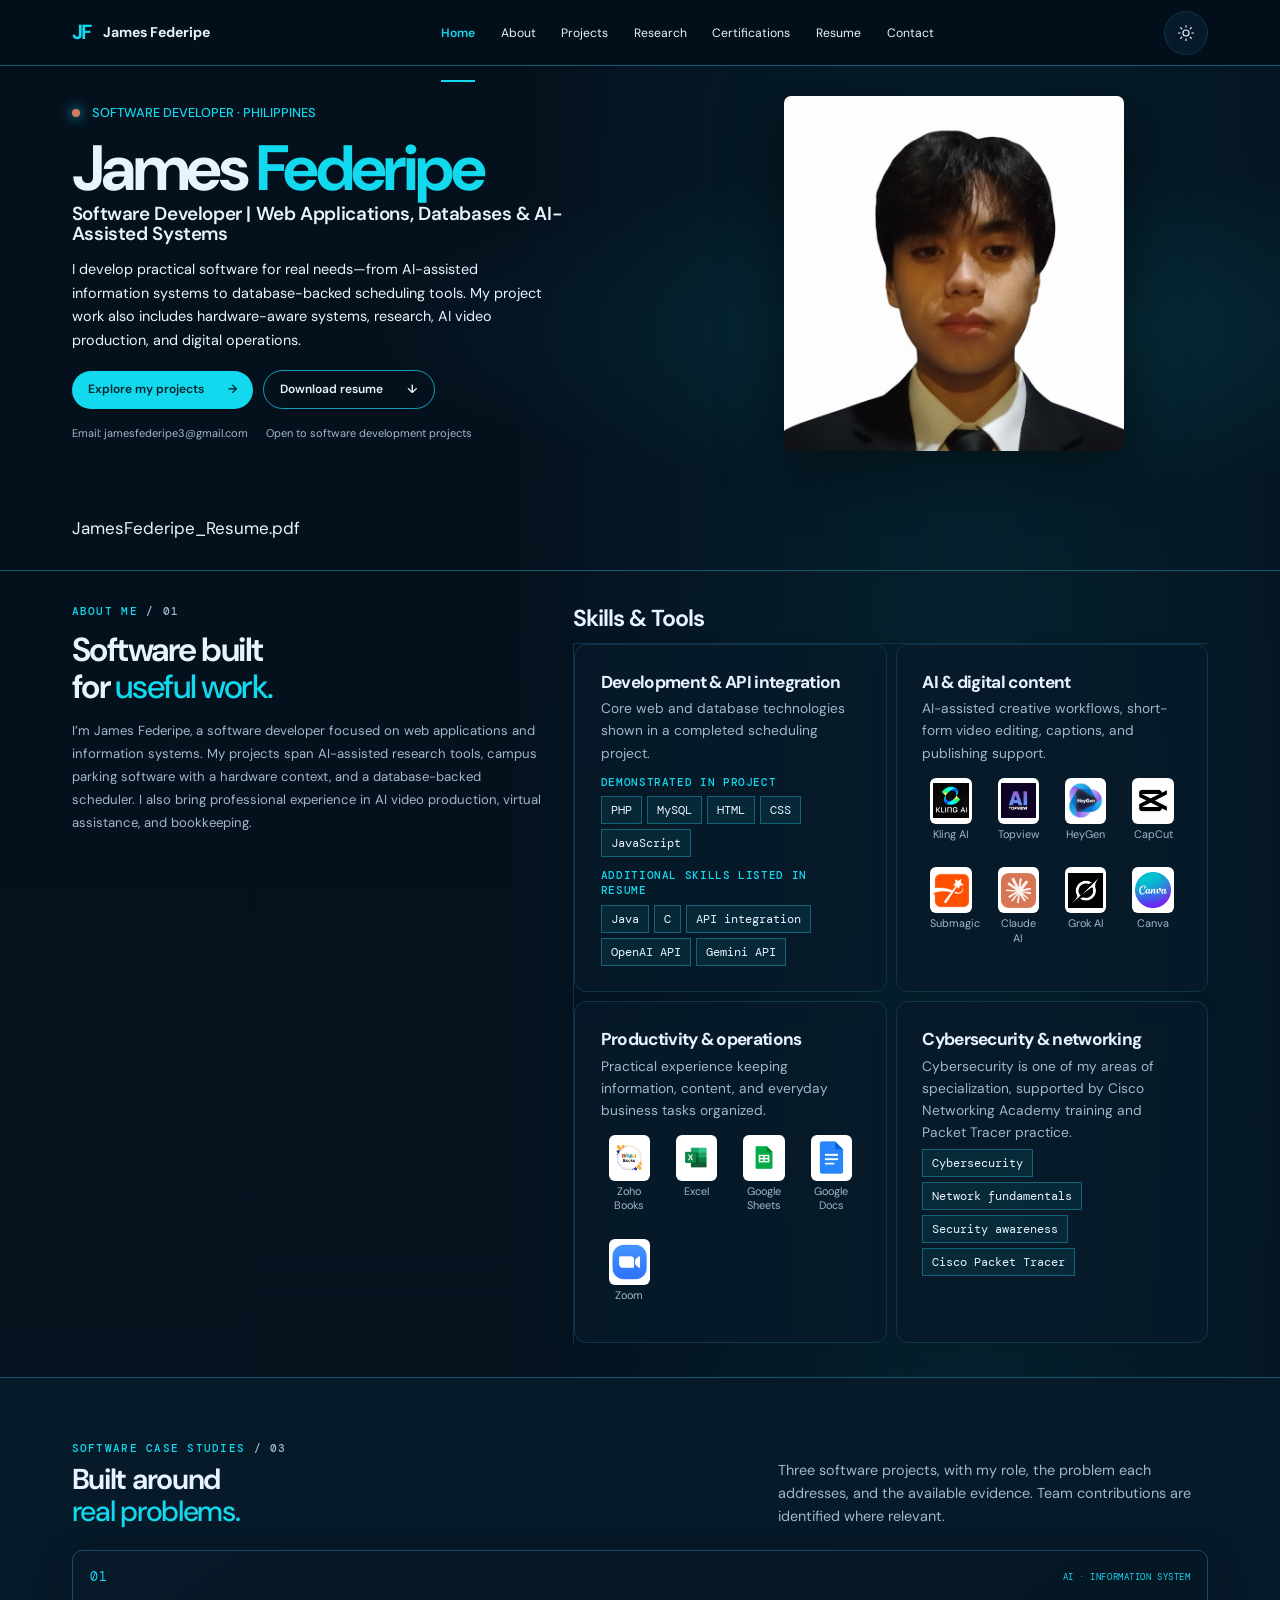
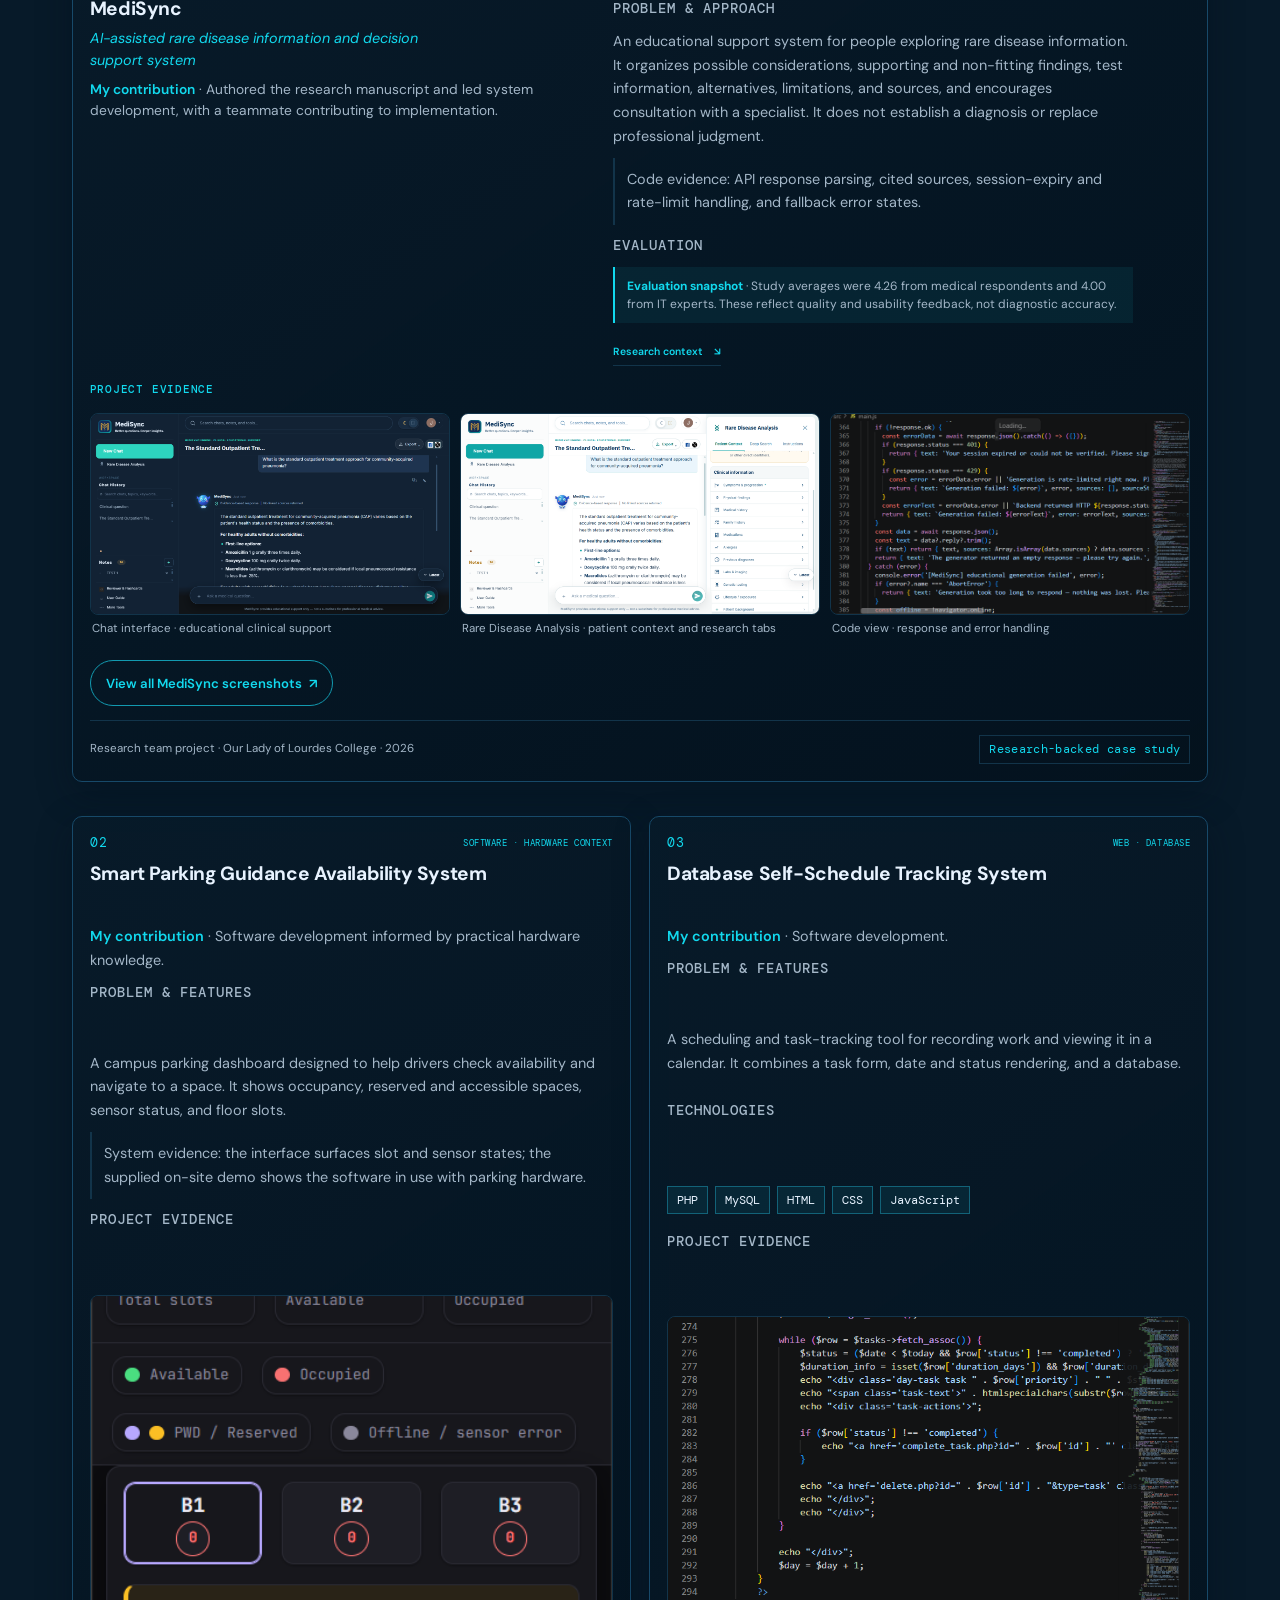
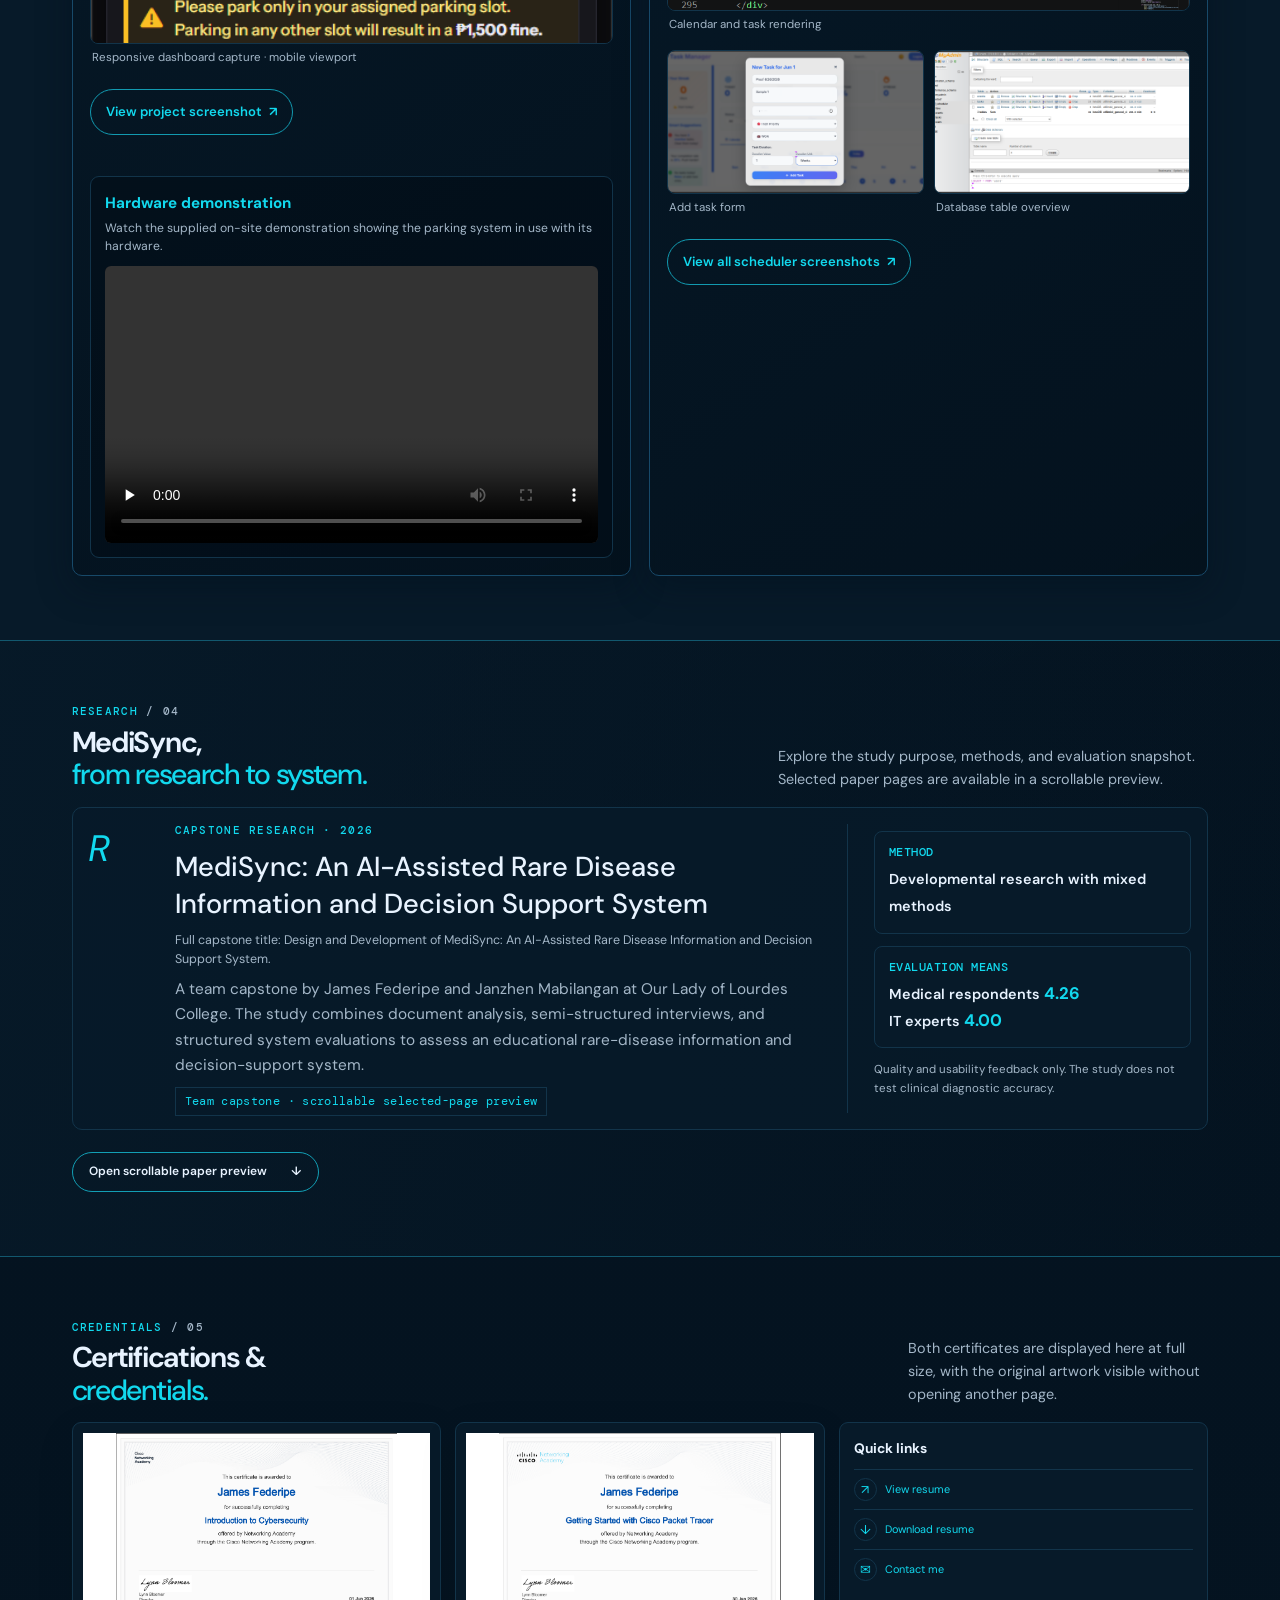
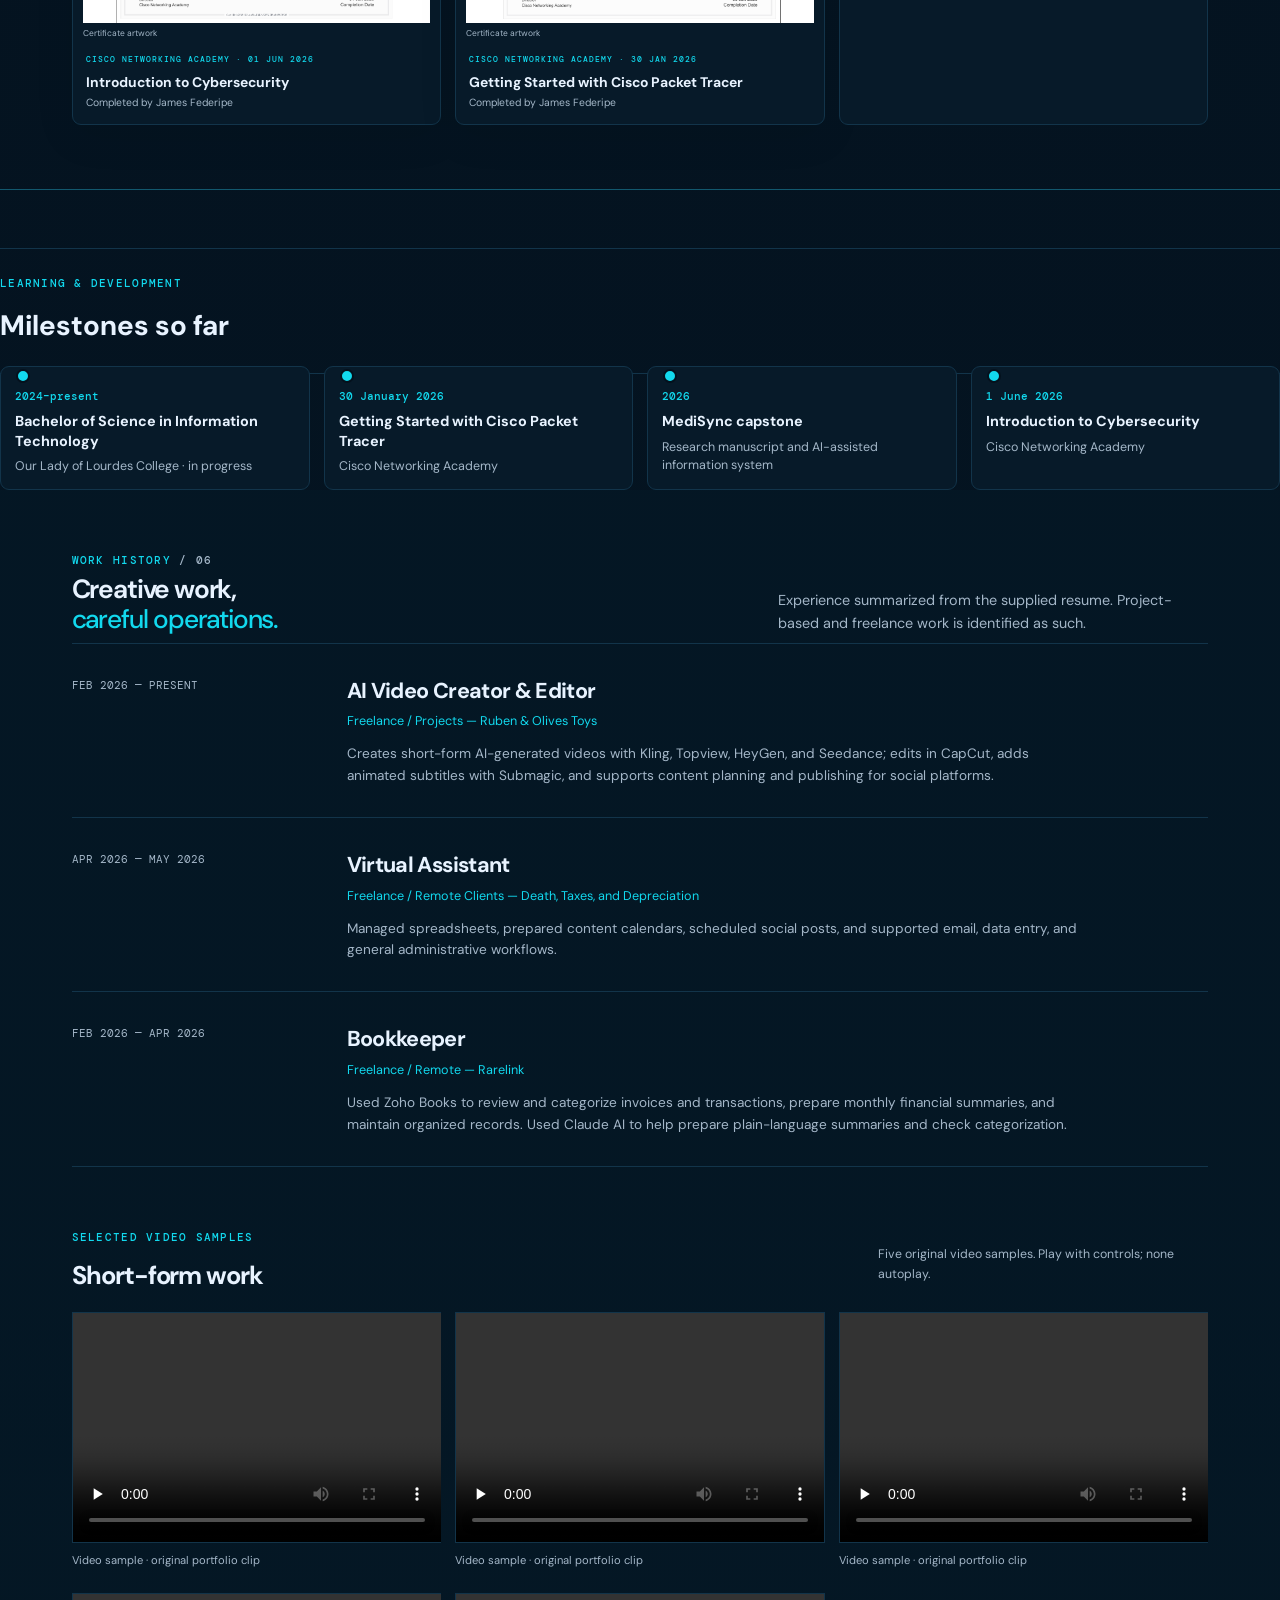
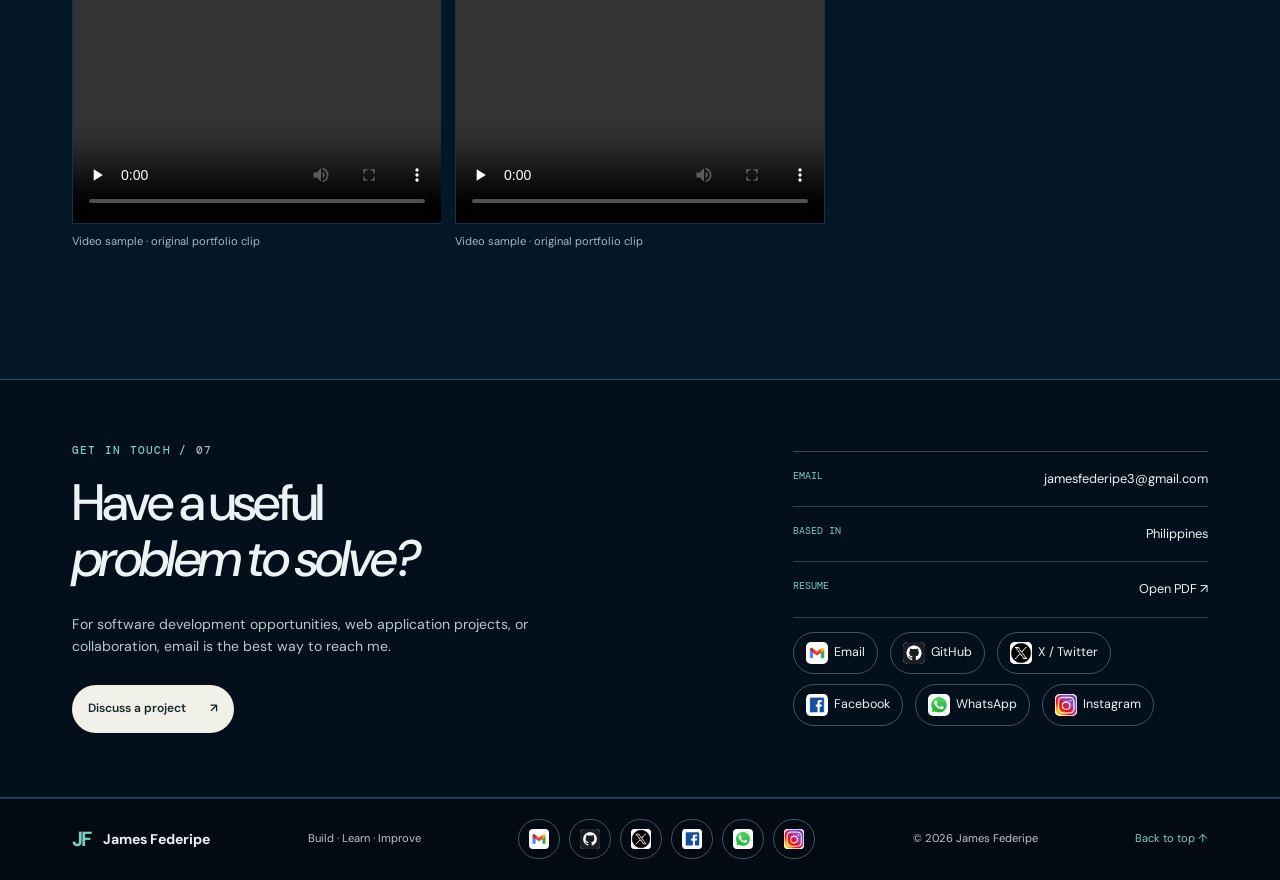
==== commit 6ed0182c: "Update index.html" ====
--- a/index.html
+++ b/index.html
@@ -20,14 +20,14 @@
     <a class="wordmark" href="#home" aria-label="James Federipe, home"><span class="wordmark-mark">JF</span><span class="wordmark-name">James Federipe</span></a>
     <button class="menu-toggle" type="button" aria-expanded="false" aria-controls="site-nav"><span class="sr-only">Toggle navigation</span><svg viewBox="0 0 24 24" aria-hidden="true"><path d="M4 7h16M4 12h16M4 17h16"/></svg></button>
     <nav id="site-nav" class="site-nav" aria-label="Main navigation">
-      <a href="#home">Home</a><a href="#about">About</a><a href="#projects">Projects</a><a href="#research">Research</a><a href="#certifications">Certifications</a><a href="james_RESUME%20V2.pdf" target="_blank" rel="noreferrer" id="resume">Resume</a><a href="#contact">Contact</a>
+      <a href="#home">Home</a><a href="#about">About</a><a href="#projects">Projects</a><a href="#research">Research</a><a href="#certifications">Certifications</a><a href="JamesFederipe_Resume.pdf" target="_blank" rel="noreferrer" id="resume">Resume</a><a href="#contact">Contact</a>
     </nav>
-    <div class="header-actions"><button class="theme-toggle" type="button" aria-label="Switch to light theme" title="Switch theme"><svg viewBox="0 0 24 24" aria-hidden="true"><circle cx="12" cy="12" r="4"/><path d="M12 2v2m0 16v2M4.93 4.93l1.42 1.42m11.3 11.3 1.42 1.42M2 12h2m16 0h2M4.93 19.07l1.42-1.42m11.3-11.3 1.42-1.42"/></svg></button><a class="resume-link" href="james_RESUME%20V2.pdf" target="_blank" rel="noreferrer">View resume <span aria-hidden="true">↗</span></a></div>
+    <div class="header-actions"><button class="theme-toggle" type="button" aria-label="Switch to light theme" title="Switch theme"><svg viewBox="0 0 24 24" aria-hidden="true"><circle cx="12" cy="12" r="4"/><path d="M12 2v2m0 16v2M4.93 4.93l1.42 1.42m11.3 11.3 1.42 1.42M2 12h2m16 0h2M4.93 19.07l1.42-1.42m11.3-11.3 1.42-1.42"/></svg></button><a class="resume-link" href="JamesFederipe_Resume.pdf" target="_blank" rel="noreferrer">View resume <span aria-hidden="true">↗</span></a></div>
   </header>
   <main id="main">
     <section class="hero section" id="home" aria-labelledby="hero-title">
-      <div class="hero-copy"><p class="eyebrow"><span class="eyebrow-mark"></span> SOFTWARE DEVELOPER · PHILIPPINES</p><h1 id="hero-title">James <em>Federipe</em></h1><h2 class="hero-role">Software Developer | Web Applications, Databases &amp; AI-Assisted Systems</h2><p class="hero-lede">I develop practical software for real needs—from AI-assisted information systems to database-backed scheduling tools. My project work also includes hardware-aware systems, research, AI video production, and digital operations.</p><div class="hero-actions"><a class="button button-dark" href="#projects">Explore my projects <span aria-hidden="true">→</span></a><a class="button button-outline" href="james_RESUME%20V2.pdf" download="james-federipe-resume.pdf">Download resume <span aria-hidden="true">↓</span></a></div><div class="hero-contact"><a href="mailto:jamesfederipe3@gmail.com">Email: jamesfederipe3@gmail.com</a><span>Open to software development projects</span></div></div>
-      <figure class="hero-portrait"><img src="james.jpg" width="747" height="780" alt="Portrait of James Federipe"><figcaption><span>JAMES FEDERIPE</span><span>DEVELOPMENT · CREATIVE · OPERATIONS</span></figcaption></figure>
+      <div class="hero-copy"><p class="eyebrow"><span class="eyebrow-mark"></span> SOFTWARE DEVELOPER · PHILIPPINES</p><h1 id="hero-title">James <em>Federipe</em></h1><h2 class="hero-role">Software Developer | Web Applications, Databases &amp; AI-Assisted Systems</h2><p class="hero-lede">I develop practical software for real needs—from AI-assisted information systems to database-backed scheduling tools. My project work also includes hardware-aware systems, research, AI video production, and digital operations.</p><div class="hero-actions"><a class="button button-dark" href="#projects">Explore my projects <span aria-hidden="true">→</span></a><a class="button button-outline" href="" download="james-federipe-resume.pdf">Download resume <span aria-hidden="true">↓</span></a></div><div class="hero-contact"><a href="mailto:jamesfederipe3@gmail.com">Email: jamesfederipe3@gmail.com</a><span>Open to software development projects</span></div></div>
+      <figure class="hero-portrait"><img src="james.jpg" width="747" height="780" alt="Portrait of James Federipe"><figcaption><span>JAMES FEDERIPE</span><span>DEVELOPMENT · CREATIVE · OPERATIONS</span></figcaption></figure>JamesFederipe_Resume.pdf
       <div class="hero-bottom"><span>PHILIPPINES</span><a href="#projects">SCROLL TO EXPLORE <span aria-hidden="true">↓</span></a><span>INDEPENDENT PROJECTS &amp; EXPERIENCE</span></div>
     </section>
 
@@ -53,7 +53,7 @@
       </div>
     </section>
     <section class="section section-research" id="research" aria-labelledby="research-title"><div class="section-heading"><div><p class="eyebrow">RESEARCH <span> / 04</span></p><h2 id="research-title">MediSync,<br><em>from research to system.</em></h2></div><p class="heading-note">Explore the study purpose, methods, and evaluation snapshot. Selected paper pages are available in a scrollable preview.</p></div><div class="research-panel"><span class="research-mark" aria-hidden="true">R</span><div class="research-overview"><p class="eyebrow">CAPSTONE RESEARCH · 2026</p><h3>MediSync: An AI-Assisted Rare Disease Information and Decision Support System</h3><p class="research-full-title">Full capstone title: Design and Development of MediSync: An AI-Assisted Rare Disease Information and Decision Support System.</p><p>A team capstone by James Federipe and Janzhen Mabilangan at Our Lady of Lourdes College. The study combines document analysis, semi-structured interviews, and structured system evaluations to assess an educational rare-disease information and decision-support system.</p><span class="status-label">Team capstone · scrollable selected-page preview</span></div><aside class="research-facts" aria-label="Research at a glance"><div><span>METHOD</span><strong>Developmental research with mixed methods</strong></div><div><span>EVALUATION MEANS</span><strong>Medical respondents <b>4.26</b><br>IT experts <b>4.00</b></strong></div><p>Quality and usability feedback only. The study does not test clinical diagnostic accuracy.</p></aside></div><button class="button button-outline research-open" id="research-open" type="button" aria-haspopup="dialog" aria-controls="research-dialog">Open scrollable paper preview <span aria-hidden="true">↓</span></button></section>
-    <section class="section section-certifications" id="certifications" aria-labelledby="certifications-title"><div class="section-heading"><div><p class="eyebrow">CREDENTIALS <span> / 05</span></p><h2 id="certifications-title">Certifications &amp;<br><em>credentials.</em></h2></div><p class="heading-note">Both certificates are displayed here at full size, with the original artwork visible without opening another page.</p></div><div class="certificate-grid"><article class="certificate-card"><figure><img src="Cybersecurity.png" width="901" height="611" loading="lazy" alt="Cisco Networking Academy certificate awarded to James Federipe for Introduction to Cybersecurity, completed 1 June 2026"><figcaption>Certificate artwork</figcaption></figure><div><p class="eyebrow">CISCO NETWORKING ACADEMY · 01 JUN 2026</p><h3>Introduction to Cybersecurity</h3><p>Completed by James Federipe</p></div></article><article class="certificate-card"><figure><img src="PT.png" width="865" height="584" loading="lazy" alt="Cisco Networking Academy certificate awarded to James Federipe for Getting Started with Cisco Packet Tracer, completed 30 January 2026"><figcaption>Certificate artwork</figcaption></figure><div><p class="eyebrow">CISCO NETWORKING ACADEMY · 30 JAN 2026</p><h3>Getting Started with Cisco Packet Tracer</h3><p>Completed by James Federipe</p></div></article><aside class="quick-links"><h3>Quick links</h3><a href="james_RESUME%20V2.pdf" target="_blank" rel="noreferrer"><span aria-hidden="true">↗</span> View resume</a><a href="james_RESUME%20V2.pdf" download="james-federipe-resume.pdf"><span aria-hidden="true">↓</span> Download resume</a><a href="#contact"><span aria-hidden="true">✉</span> Contact me</a></aside></div></section>
+    <section class="section section-certifications" id="certifications" aria-labelledby="certifications-title"><div class="section-heading"><div><p class="eyebrow">CREDENTIALS <span> / 05</span></p><h2 id="certifications-title">Certifications &amp;<br><em>credentials.</em></h2></div><p class="heading-note">Both certificates are displayed here at full size, with the original artwork visible without opening another page.</p></div><div class="certificate-grid"><article class="certificate-card"><figure><img src="Cybersecurity.png" width="901" height="611" loading="lazy" alt="Cisco Networking Academy certificate awarded to James Federipe for Introduction to Cybersecurity, completed 1 June 2026"><figcaption>Certificate artwork</figcaption></figure><div><p class="eyebrow">CISCO NETWORKING ACADEMY · 01 JUN 2026</p><h3>Introduction to Cybersecurity</h3><p>Completed by James Federipe</p></div></article><article class="certificate-card"><figure><img src="PT.png" width="865" height="584" loading="lazy" alt="Cisco Networking Academy certificate awarded to James Federipe for Getting Started with Cisco Packet Tracer, completed 30 January 2026"><figcaption>Certificate artwork</figcaption></figure><div><p class="eyebrow">CISCO NETWORKING ACADEMY · 30 JAN 2026</p><h3>Getting Started with Cisco Packet Tracer</h3><p>Completed by James Federipe</p></div></article><aside class="quick-links"><h3>Quick links</h3><a href="JamesFederipe_Resume.pdf" target="_blank" rel="noreferrer"><span aria-hidden="true">↗</span> View resume</a><a href="JamesFederipe_Resume.pdf" download="james-federipe-resume.pdf"><span aria-hidden="true">↓</span> Download resume</a><a href="#contact"><span aria-hidden="true">✉</span> Contact me</a></aside></div></section>
     <div class="learning-block"><div class="learning-heading"><p class="eyebrow">LEARNING &amp; DEVELOPMENT</p><h3>Milestones so far</h3></div><ol class="learning-timeline"><li><time datetime="2024">2024–present</time><h4>Bachelor of Science in Information Technology</h4><p>Our Lady of Lourdes College · in progress</p></li><li><time datetime="2026-01-30">30 January 2026</time><h4>Getting Started with Cisco Packet Tracer</h4><p>Cisco Networking Academy</p></li><li><time datetime="2026">2026</time><h4>MediSync capstone</h4><p>Research manuscript and AI-assisted information system</p></li><li><time datetime="2026-06-01">1 June 2026</time><h4>Introduction to Cybersecurity</h4><p>Cisco Networking Academy</p></li></ol></div><section class="section section-experience" id="experience" aria-labelledby="experience-title"><div class="section-heading"><div><p class="eyebrow">WORK HISTORY <span> / 06</span></p><h2 id="experience-title">Creative work,<br><em>careful operations.</em></h2></div><p class="heading-note">Experience summarized from the supplied resume. Project-based and freelance work is identified as such.</p></div><div class="timeline">
       <article class="timeline-item"><div class="timeline-date">FEB 2026 — PRESENT</div><div class="timeline-body"><h3>AI Video Creator &amp; Editor</h3><p class="timeline-org">Freelance / Projects — Ruben &amp; Olives Toys</p><p>Creates short-form AI-generated videos with Kling, Topview, HeyGen, and Seedance; edits in CapCut, adds animated subtitles with Submagic, and supports content planning and publishing for social platforms.</p></div></article>
       <article class="timeline-item"><div class="timeline-date">APR 2026 — MAY 2026</div><div class="timeline-body"><h3>Virtual Assistant</h3><p class="timeline-org">Freelance / Remote Clients — Death, Taxes, and Depreciation</p><p>Managed spreadsheets, prepared content calendars, scheduled social posts, and supported email, data entry, and general administrative workflows.</p></div></article>
@@ -65,7 +65,7 @@
       <figure><video controls playsinline preload="none"><source src="Video1-Revision.mp4" type="video/mp4">Your browser does not support video.</video><figcaption>Video sample · original portfolio clip</figcaption></figure>
       <figure><video controls playsinline preload="none"><source src="0613.mp4" type="video/mp4">Your browser does not support video.</video><figcaption>Video sample · original portfolio clip</figcaption></figure>
     </div></section>
-    <section class="section section-contact" id="contact" aria-labelledby="contact-title"><div class="contact-copy"><p class="eyebrow">GET IN TOUCH <span> / 07</span></p><h2 id="contact-title">Have a useful<br><em>problem to solve?</em></h2><p>For software development opportunities, web application projects, or collaboration, email is the best way to reach me.</p><a class="button button-light" href="mailto:jamesfederipe3@gmail.com?subject=Software%20development%20inquiry">Discuss a project <span aria-hidden="true">↗</span></a></div><div class="contact-side"><div><span>EMAIL</span><a href="mailto:jamesfederipe3@gmail.com">jamesfederipe3@gmail.com</a></div><div><span>BASED IN</span><p>Philippines</p></div><div><span>RESUME</span><a href="james_RESUME%20V2.pdf" target="_blank" rel="noreferrer">Open PDF <span aria-hidden="true">↗</span></a></div><nav class="social-links" aria-label="Contact and professional profiles"><a href="mailto:jamesfederipe3@gmail.com"><img src="gmail-icon-free-png.webp" width="22" height="22" alt=""><span>Email</span></a><a href="https://github.com/Percyvilli" target="_blank" rel="noreferrer"><img src="github-icon.png" width="22" height="22" alt=""><span>GitHub</span></a><a href="https://x.com/percyvillii" target="_blank" rel="noreferrer"><img src="OIP.webp" width="22" height="22" alt=""><span>X / Twitter</span></a><a href="https://facebook.com/share/1GWirLEnjt/" target="_blank" rel="noreferrer"><img src="facebook-icon-vector-39772994.webp" width="22" height="22" alt=""><span>Facebook</span></a><a href="https://wa.me/9682298538" target="_blank" rel="noreferrer"><img src="WhatsApp.svg.png" width="22" height="22" alt=""><span>WhatsApp</span></a><a href="https://www.instagram.com/federipejames/" target="_blank" rel="noreferrer"><img src="OIP%20(4).webp" width="22" height="22" alt=""><span>Instagram</span></a></nav></div></section>
+    <section class="section section-contact" id="contact" aria-labelledby="contact-title"><div class="contact-copy"><p class="eyebrow">GET IN TOUCH <span> / 07</span></p><h2 id="contact-title">Have a useful<br><em>problem to solve?</em></h2><p>For software development opportunities, web application projects, or collaboration, email is the best way to reach me.</p><a class="button button-light" href="mailto:jamesfederipe3@gmail.com?subject=Software%20development%20inquiry">Discuss a project <span aria-hidden="true">↗</span></a></div><div class="contact-side"><div><span>EMAIL</span><a href="mailto:jamesfederipe3@gmail.com">jamesfederipe3@gmail.com</a></div><div><span>BASED IN</span><p>Philippines</p></div><div><span>RESUME</span><a href="JamesFederipe_Resume.pdf" target="_blank" rel="noreferrer">Open PDF <span aria-hidden="true">↗</span></a></div><nav class="social-links" aria-label="Contact and professional profiles"><a href="mailto:jamesfederipe3@gmail.com"><img src="gmail-icon-free-png.webp" width="22" height="22" alt=""><span>Email</span></a><a href="https://github.com/Percyvilli" target="_blank" rel="noreferrer"><img src="github-icon.png" width="22" height="22" alt=""><span>GitHub</span></a><a href="https://x.com/percyvillii" target="_blank" rel="noreferrer"><img src="OIP.webp" width="22" height="22" alt=""><span>X / Twitter</span></a><a href="https://facebook.com/share/1GWirLEnjt/" target="_blank" rel="noreferrer"><img src="facebook-icon-vector-39772994.webp" width="22" height="22" alt=""><span>Facebook</span></a><a href="https://wa.me/9682298538" target="_blank" rel="noreferrer"><img src="WhatsApp.svg.png" width="22" height="22" alt=""><span>WhatsApp</span></a><a href="https://www.instagram.com/federipejames/" target="_blank" rel="noreferrer"><img src="OIP%20(4).webp" width="22" height="22" alt=""><span>Instagram</span></a></nav></div></section>
   </main>
   <dialog class="research-dialog" id="research-dialog" aria-labelledby="research-dialog-title"><div class="research-dialog-shell"><div class="research-dialog-bar"><div><p class="eyebrow">MEDISYNC · RESEARCH OVERVIEW</p><h2 id="research-dialog-title">The study, in context</h2><p class="research-dialog-hint">Scroll through four selected pages and one blurred teaser. The complete manuscript is not included.</p></div><button class="research-dialog-close" type="button" aria-label="Close research overview">Close <span aria-hidden="true">×</span></button></div><div class="research-dialog-scroll" tabindex="0" aria-label="Scrollable selected MediSync paper pages"><figure class="research-page"><img src="assets/research/page-01-title.png" width="850" height="1100" loading="lazy" alt="MediSync capstone paper title page"><figcaption>01 · Title page</figcaption></figure><figure class="research-page"><img src="assets/research/page-02-abstract.png" width="850" height="1100" loading="lazy" alt="MediSync capstone abstract page"><figcaption>02 · Abstract</figcaption></figure><figure class="research-page"><img src="assets/research/page-03-methodology.png" width="850" height="1100" loading="lazy" alt="Selected MediSync research page describing study methodology"><figcaption>03 · Methodology</figcaption></figure><figure class="research-page"><img src="assets/research/page-04-findings.png" width="850" height="1100" loading="lazy" alt="Selected MediSync research page showing aggregate evaluation findings"><figcaption>04 · Findings</figcaption></figure><figure class="research-page is-blurred"><img src="assets/research/page-05-blurred.png" width="850" height="1100" loading="lazy" alt="Intentionally blurred fifth-page preview"><figcaption>05 · Blurred preview</figcaption></figure></div></div></dialog>
   <dialog class="image-dialog" aria-label="Image preview"><div class="image-dialog-bar"><p class="image-dialog-caption" id="image-dialog-caption"></p><span class="image-dialog-count" aria-live="polite"></span><button type="button" class="image-dialog-previous" aria-label="Previous screenshot">←</button><button type="button" class="image-dialog-next" aria-label="Next screenshot">→</button><button type="button" class="image-dialog-close" aria-label="Close image preview">Close <span aria-hidden="true">×</span></button></div><img class="image-dialog-content" alt=""></dialog>
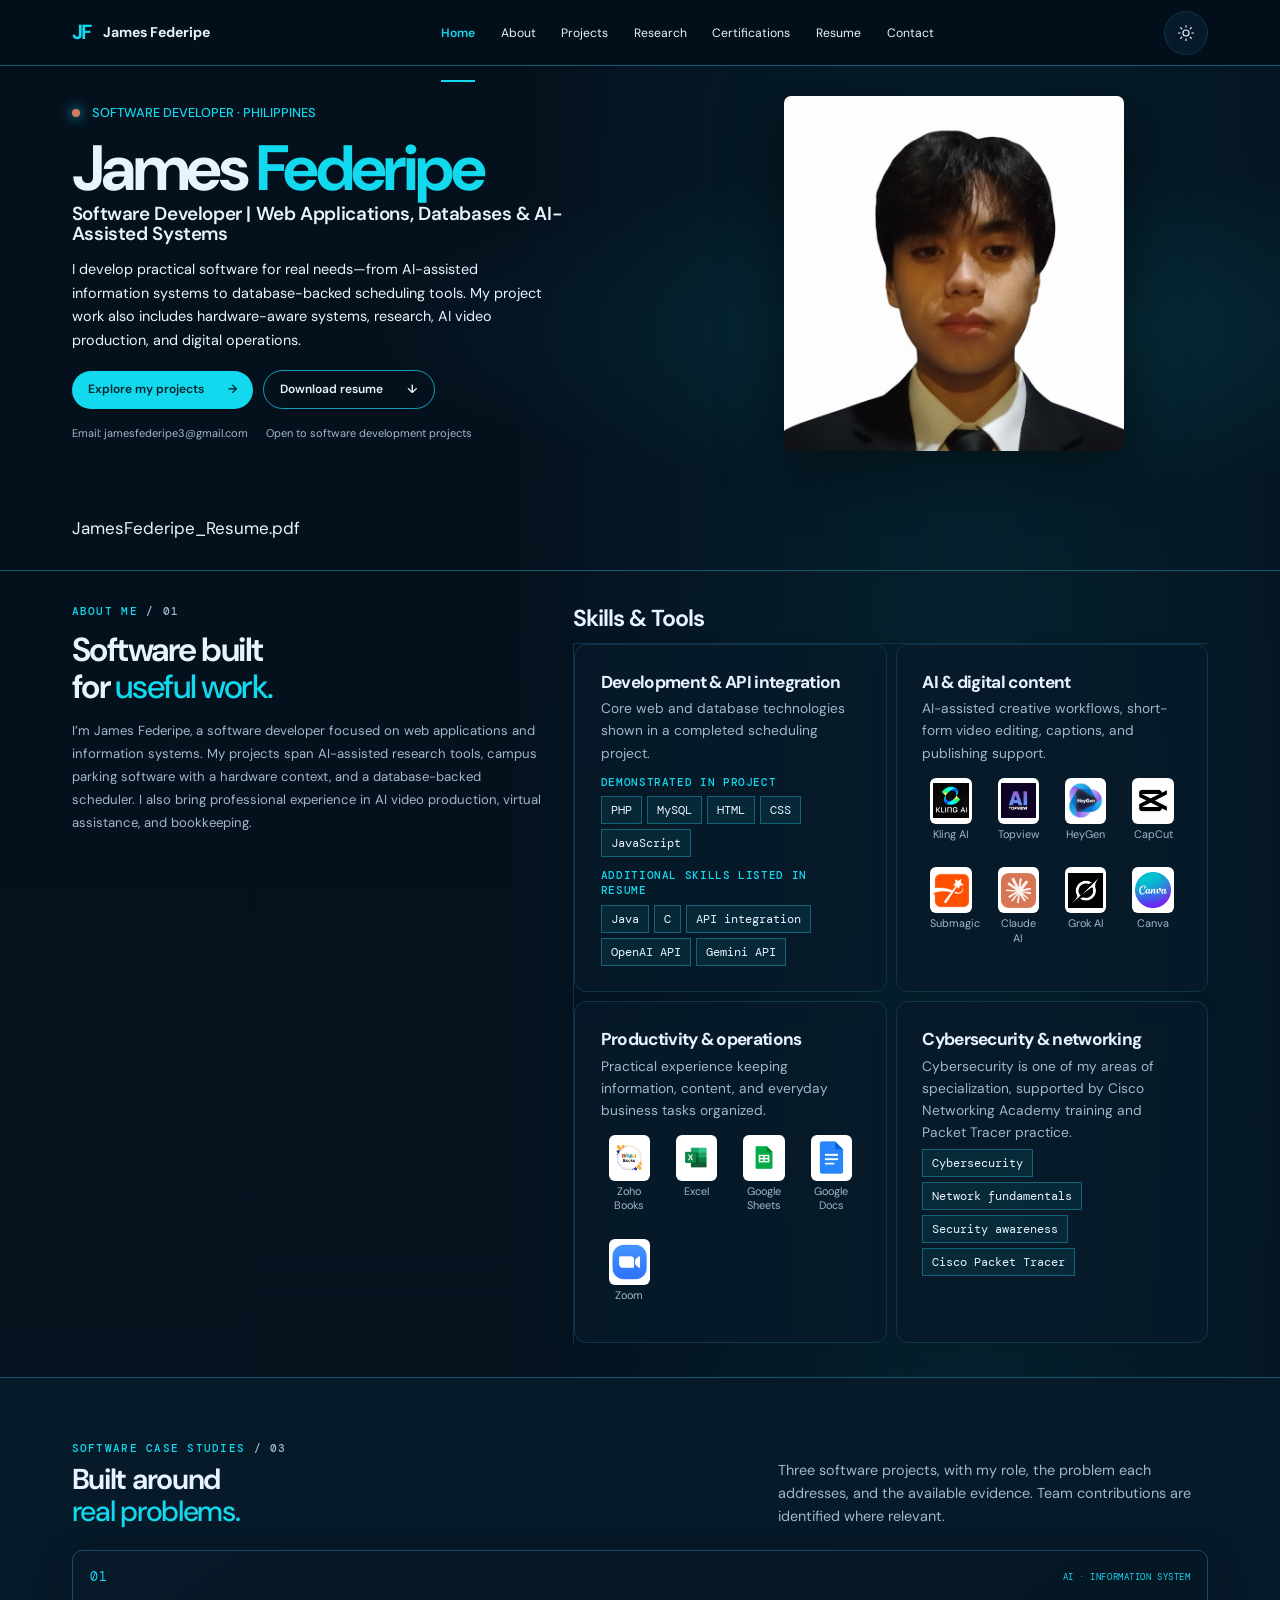
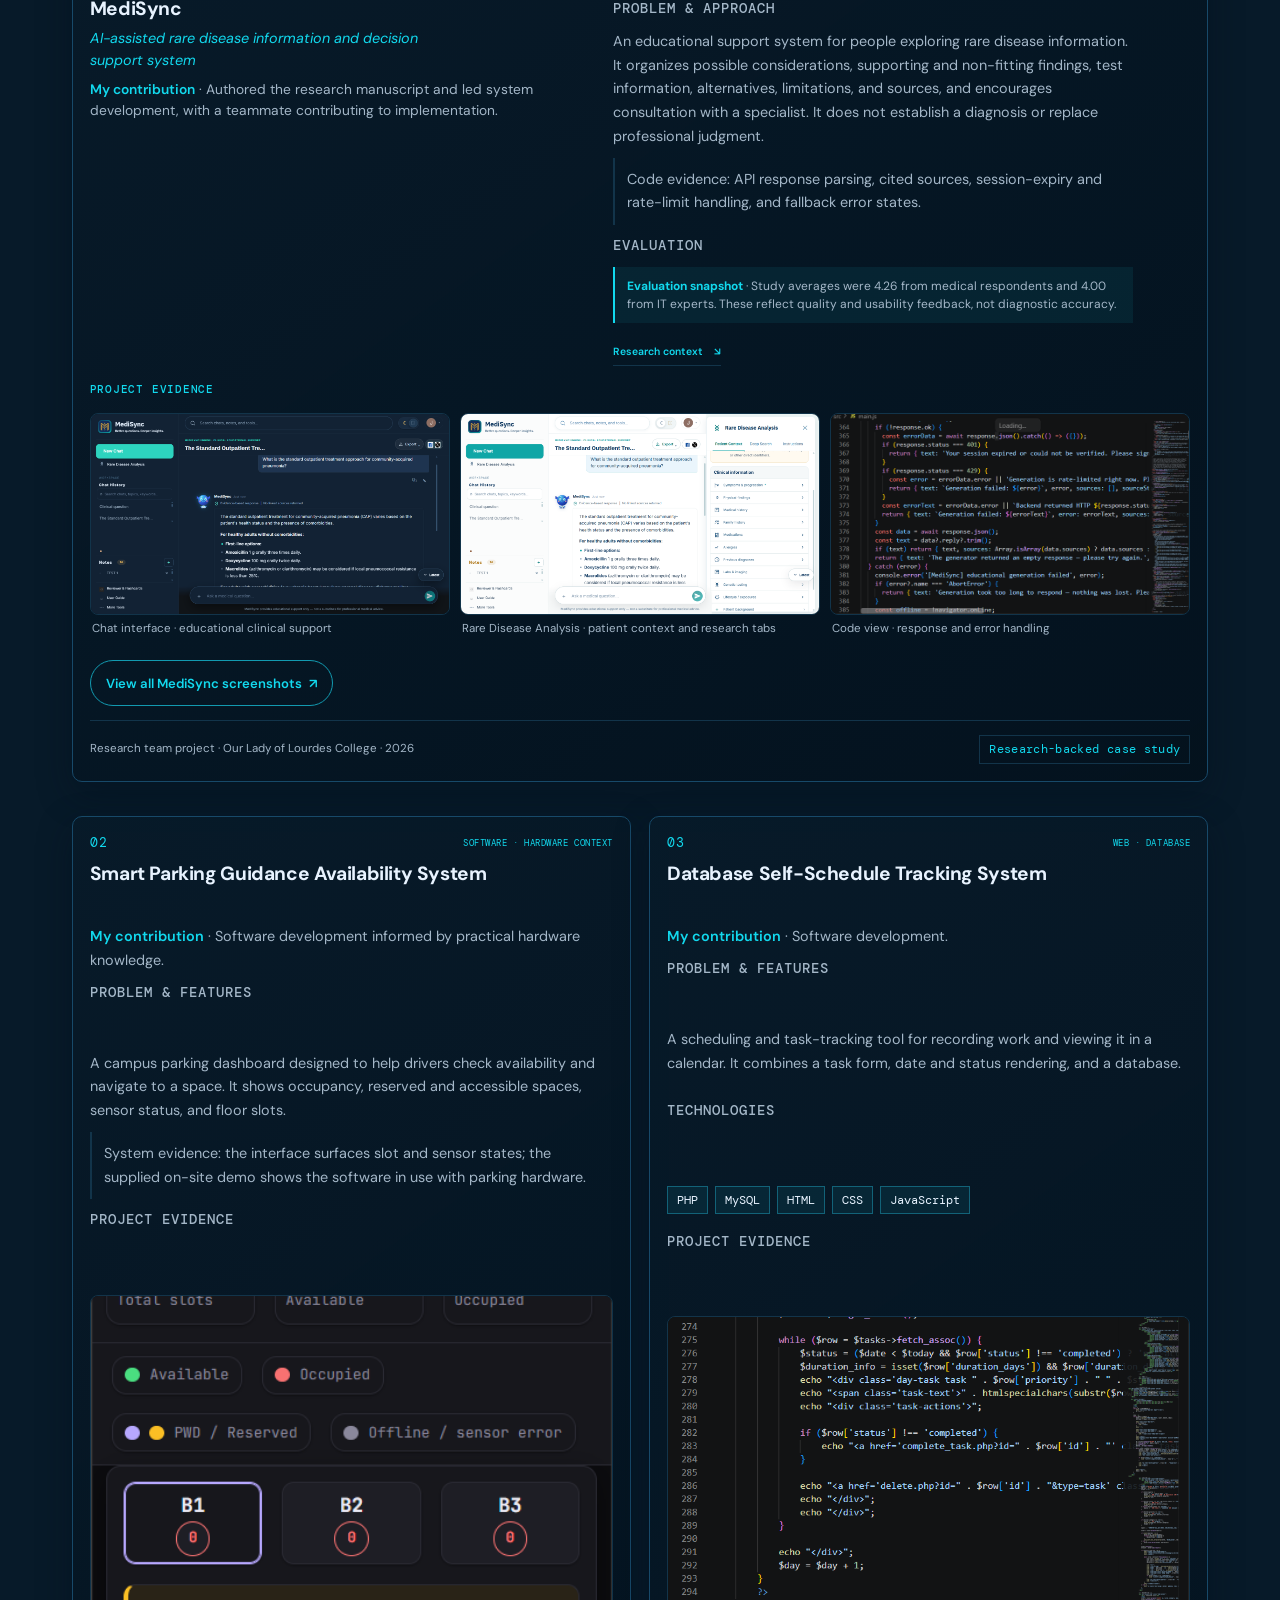
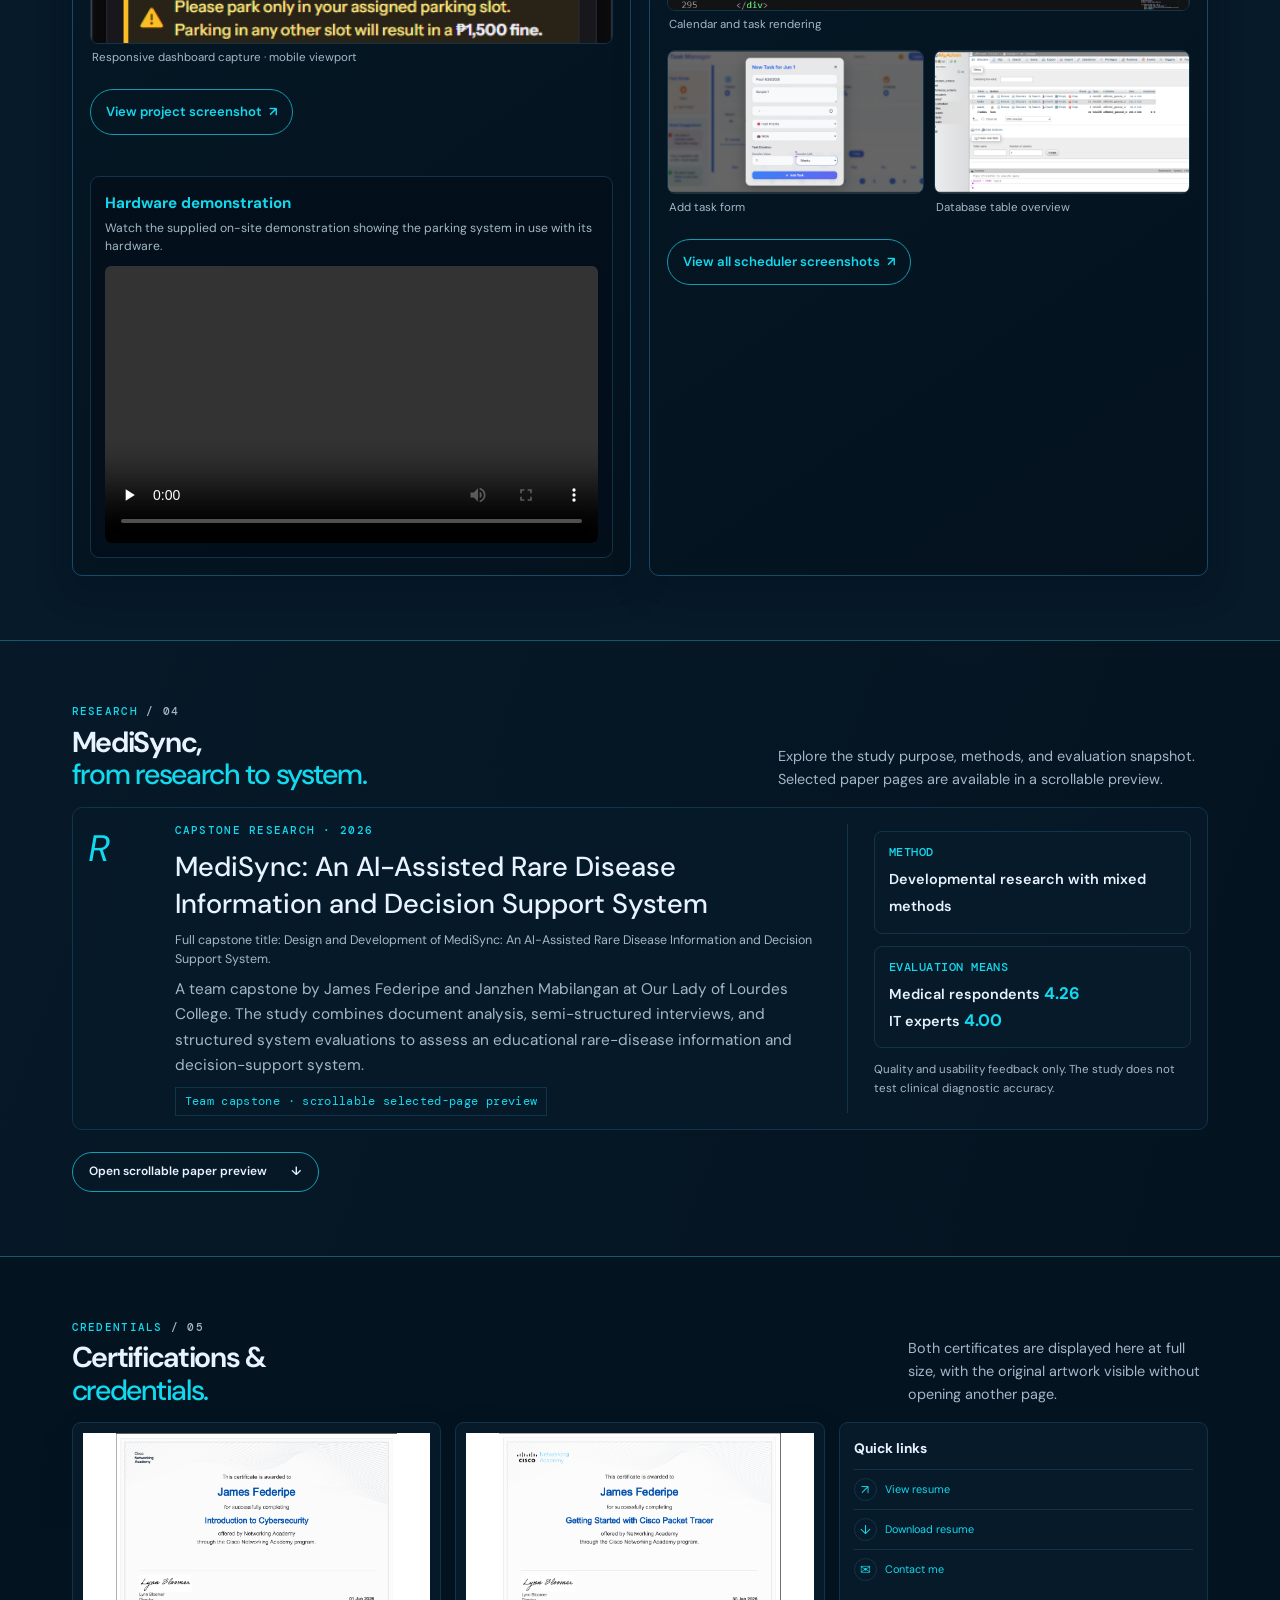
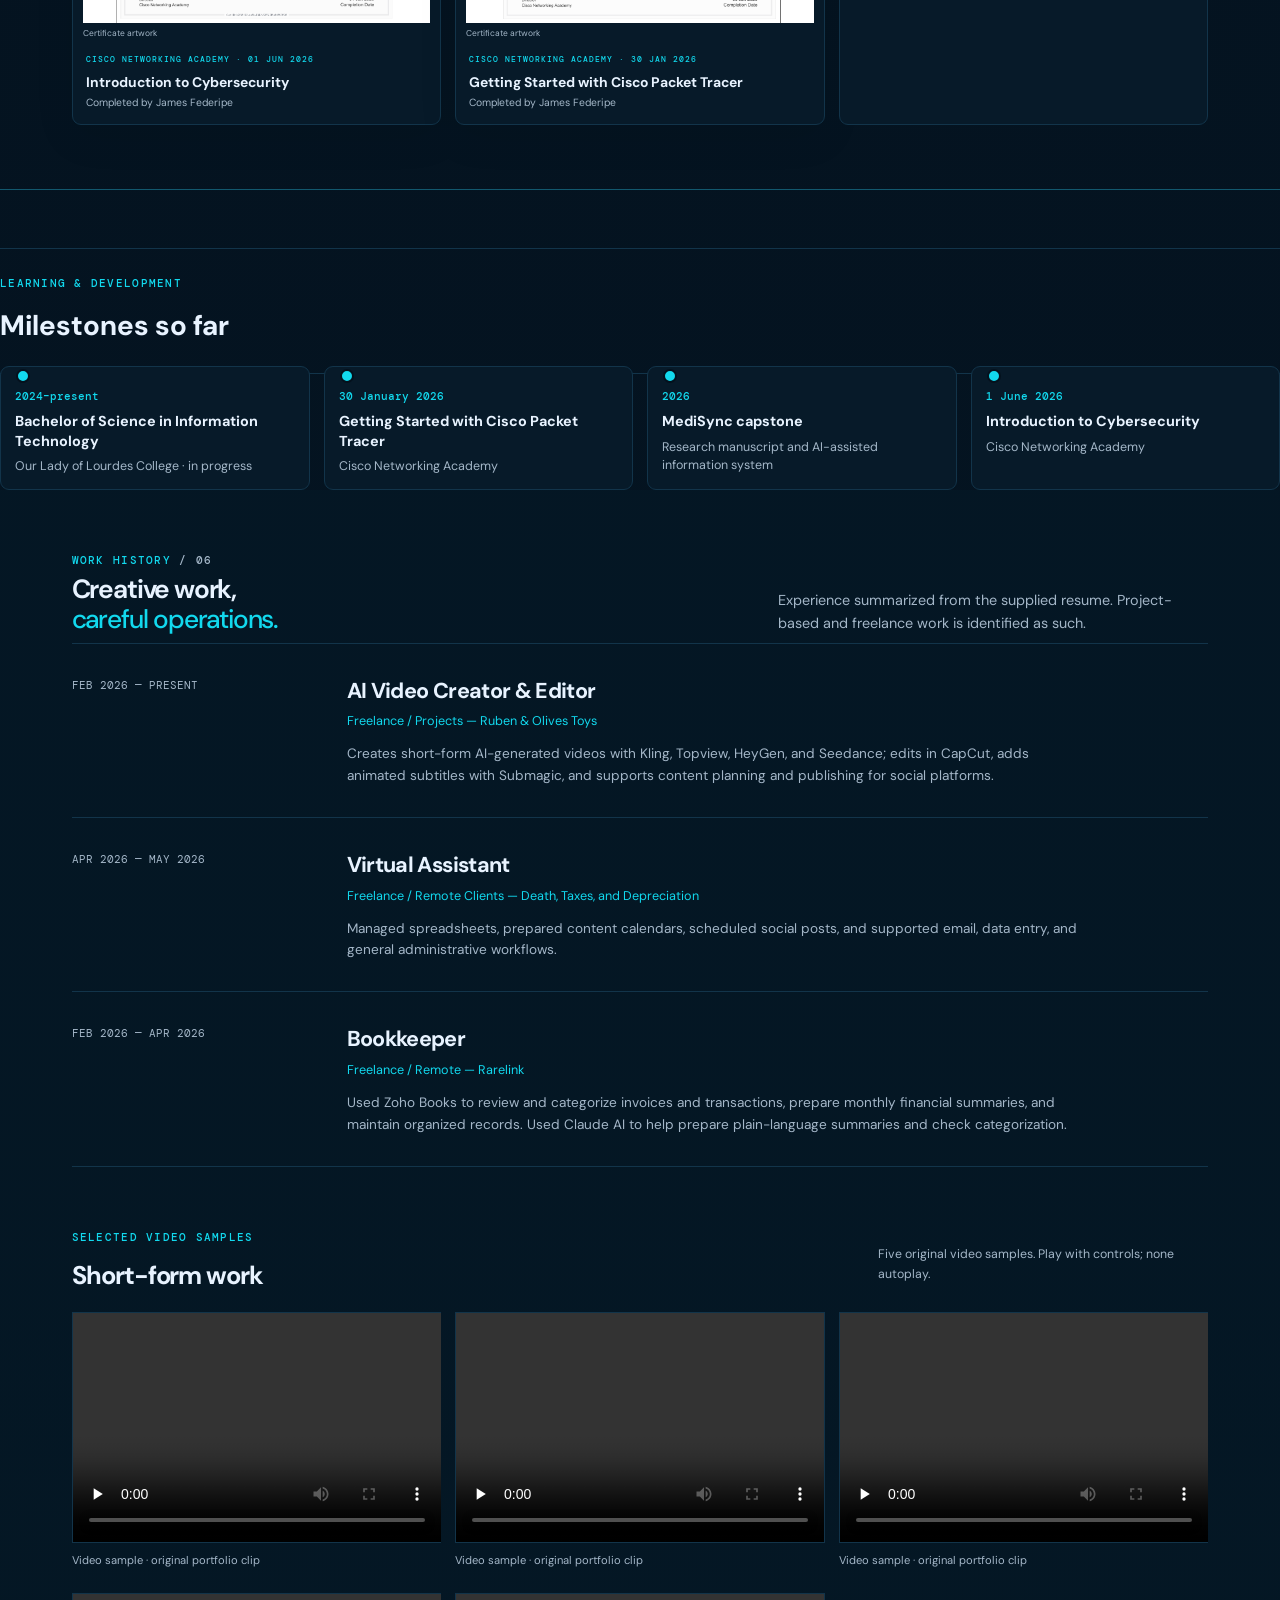
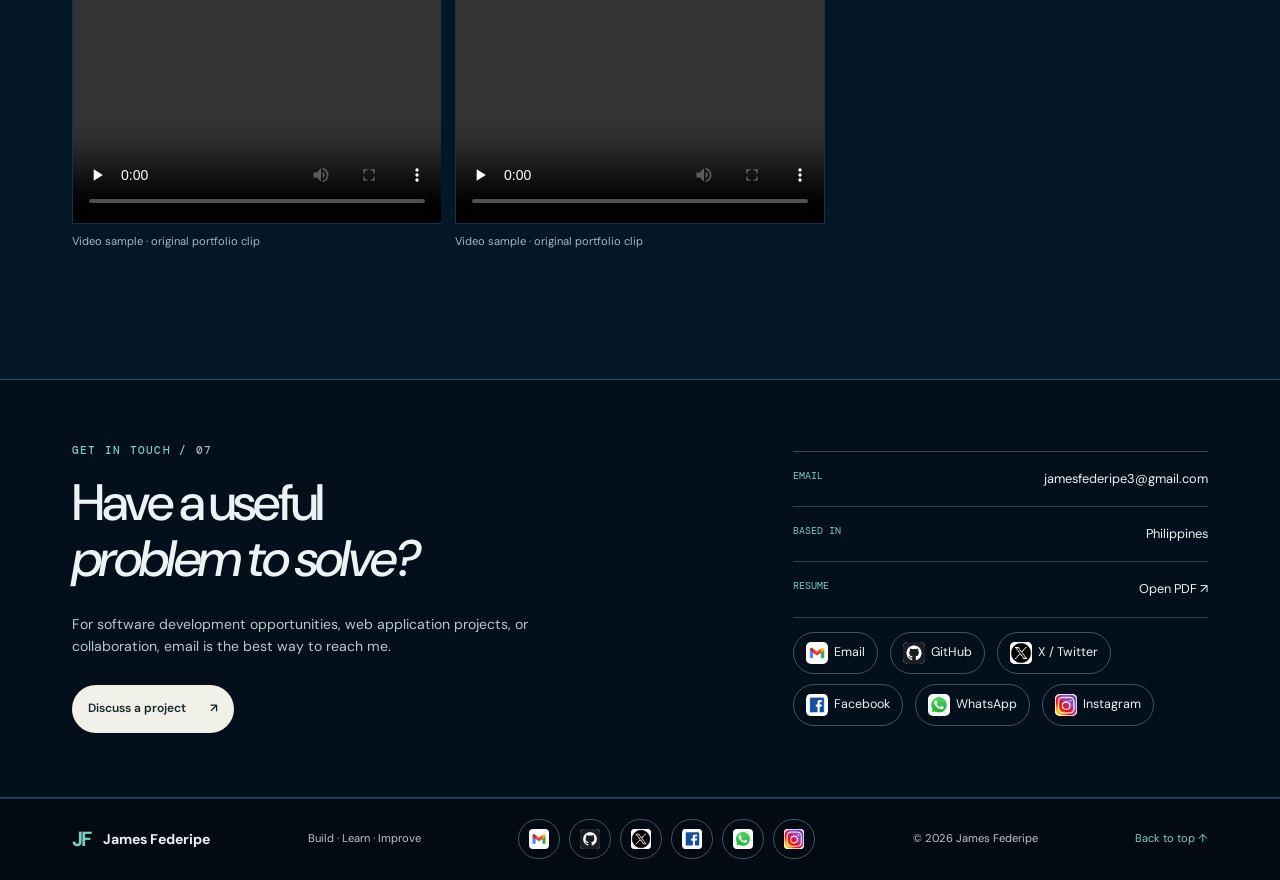
==== commit 2b0a54f1: "Fix resume link in hero section of index.html" ====
--- a/index.html
+++ b/index.html
@@ -26,7 +26,7 @@
   </header>
   <main id="main">
     <section class="hero section" id="home" aria-labelledby="hero-title">
-      <div class="hero-copy"><p class="eyebrow"><span class="eyebrow-mark"></span> SOFTWARE DEVELOPER · PHILIPPINES</p><h1 id="hero-title">James <em>Federipe</em></h1><h2 class="hero-role">Software Developer | Web Applications, Databases &amp; AI-Assisted Systems</h2><p class="hero-lede">I develop practical software for real needs—from AI-assisted information systems to database-backed scheduling tools. My project work also includes hardware-aware systems, research, AI video production, and digital operations.</p><div class="hero-actions"><a class="button button-dark" href="#projects">Explore my projects <span aria-hidden="true">→</span></a><a class="button button-outline" href="" download="james-federipe-resume.pdf">Download resume <span aria-hidden="true">↓</span></a></div><div class="hero-contact"><a href="mailto:jamesfederipe3@gmail.com">Email: jamesfederipe3@gmail.com</a><span>Open to software development projects</span></div></div>
+      <div class="hero-copy"><p class="eyebrow"><span class="eyebrow-mark"></span> SOFTWARE DEVELOPER · PHILIPPINES</p><h1 id="hero-title">James <em>Federipe</em></h1><h2 class="hero-role">Software Developer | Web Applications, Databases &amp; AI-Assisted Systems</h2><p class="hero-lede">I develop practical software for real needs—from AI-assisted information systems to database-backed scheduling tools. My project work also includes hardware-aware systems, research, AI video production, and digital operations.</p><div class="hero-actions"><a class="button button-dark" href="#projects">Explore my projects <span aria-hidden="true">→</span></a><a class="button button-outline" href="JamesFederipe_Resume.pdf" download="JamesFederipe_Resume.pdf">Download resume <span aria-hidden="true">↓</span></a></div><div class="hero-contact"><a href="mailto:jamesfederipe3@gmail.com">Email: jamesfederipe3@gmail.com</a><span>Open to software development projects</span></div></div>
       <figure class="hero-portrait"><img src="james.jpg" width="747" height="780" alt="Portrait of James Federipe"><figcaption><span>JAMES FEDERIPE</span><span>DEVELOPMENT · CREATIVE · OPERATIONS</span></figcaption></figure>JamesFederipe_Resume.pdf
       <div class="hero-bottom"><span>PHILIPPINES</span><a href="#projects">SCROLL TO EXPLORE <span aria-hidden="true">↓</span></a><span>INDEPENDENT PROJECTS &amp; EXPERIENCE</span></div>
     </section>
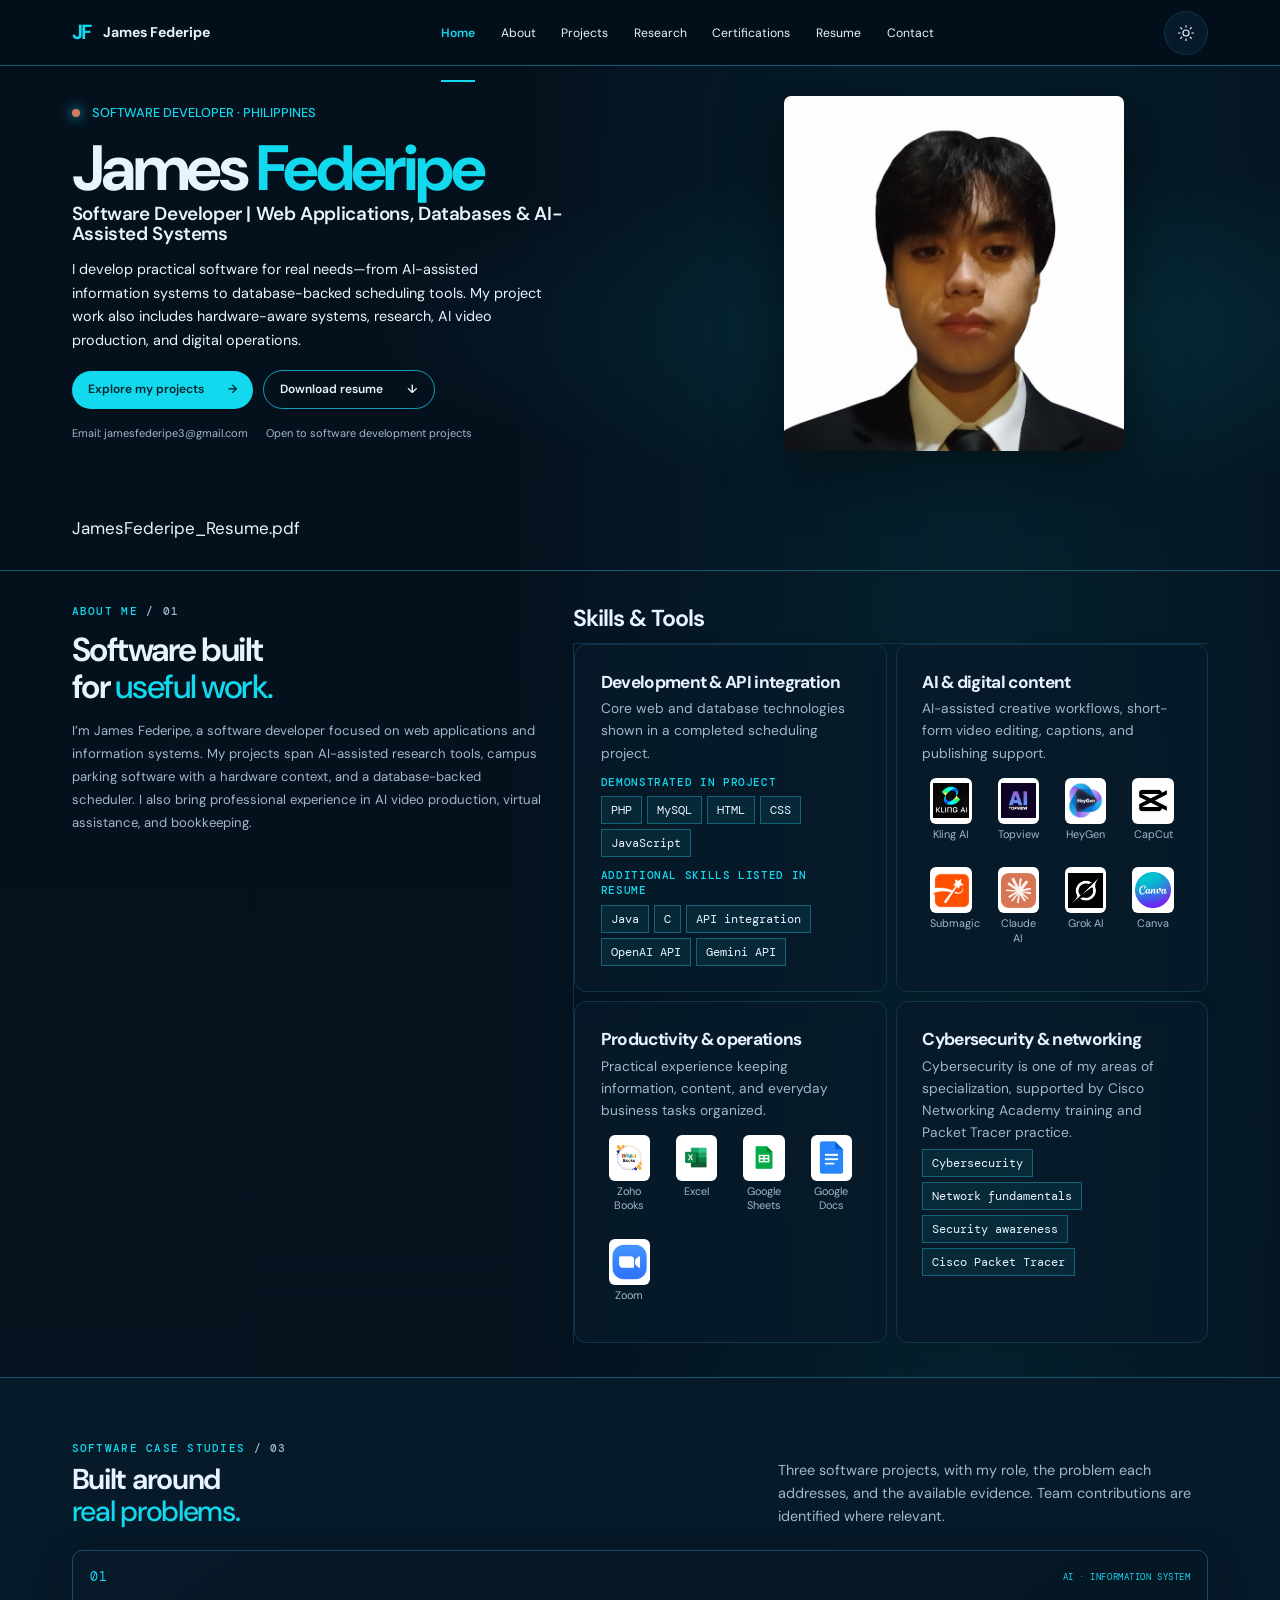
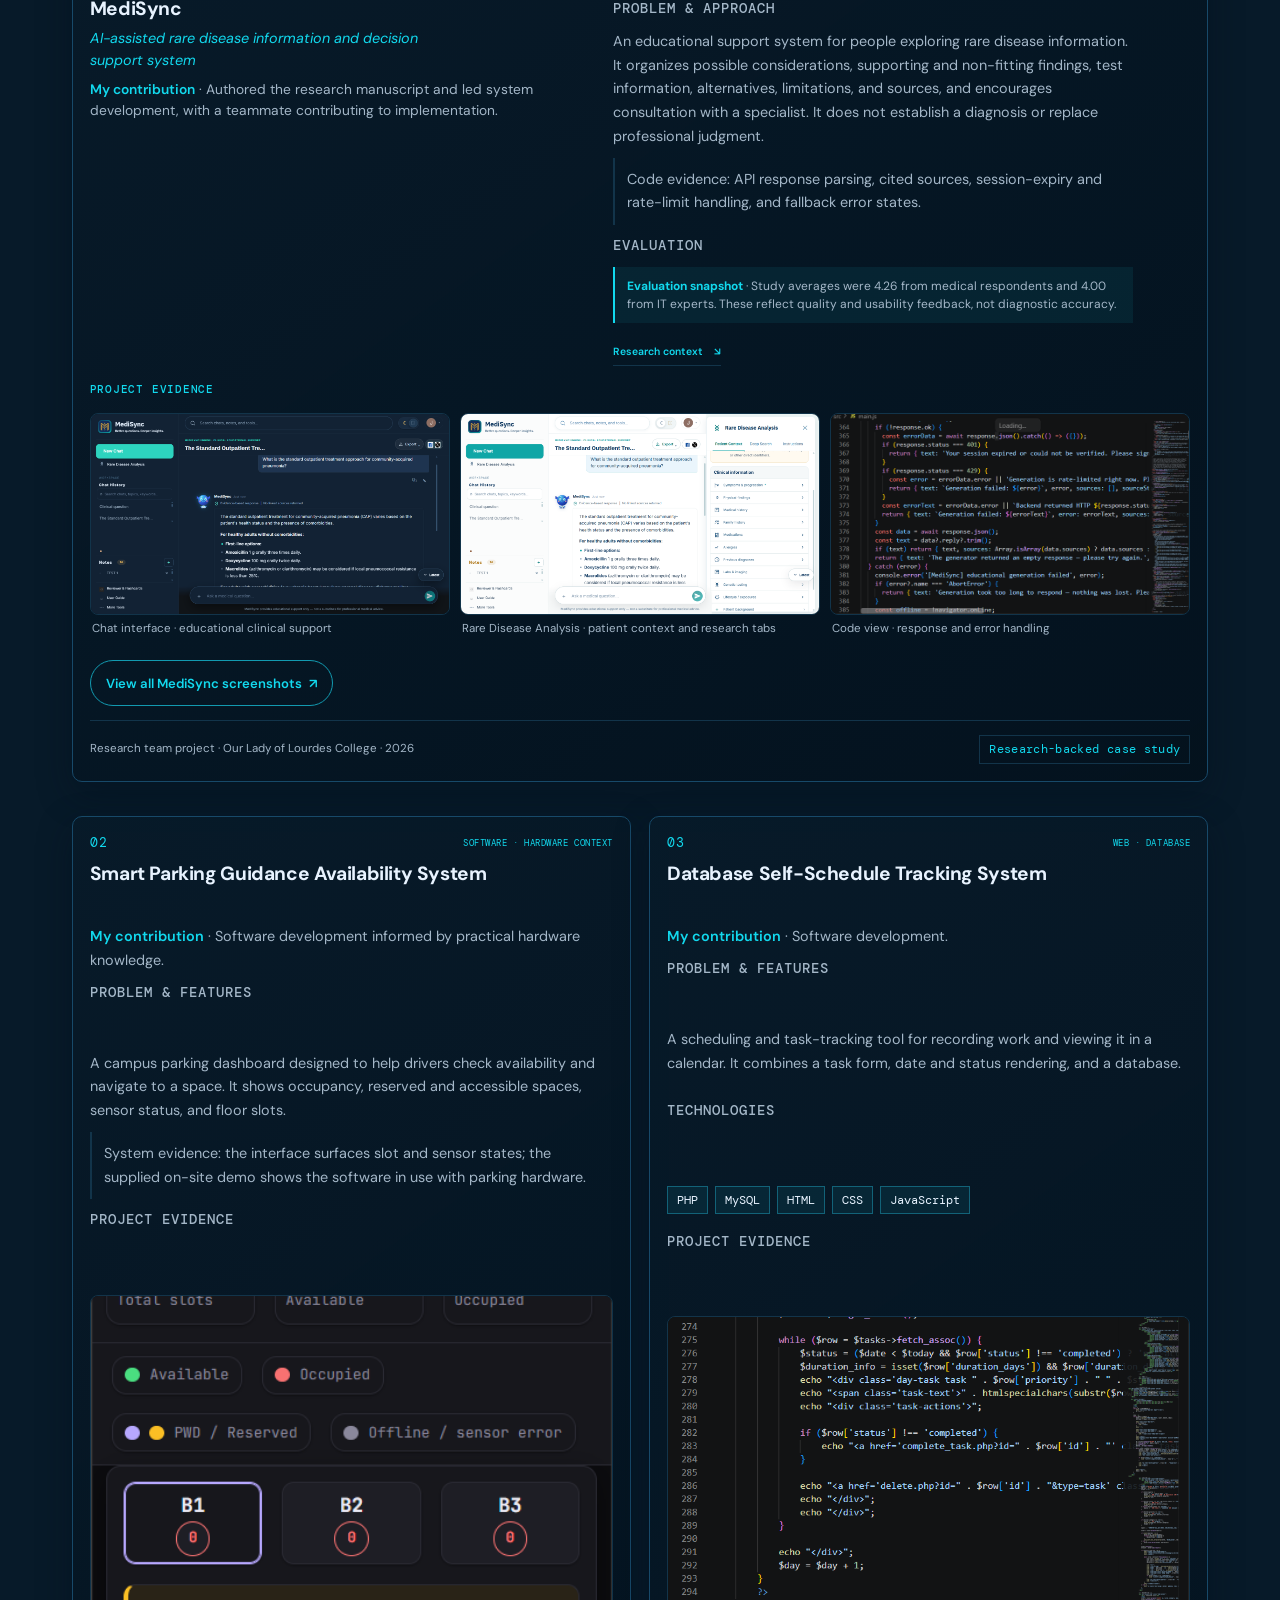
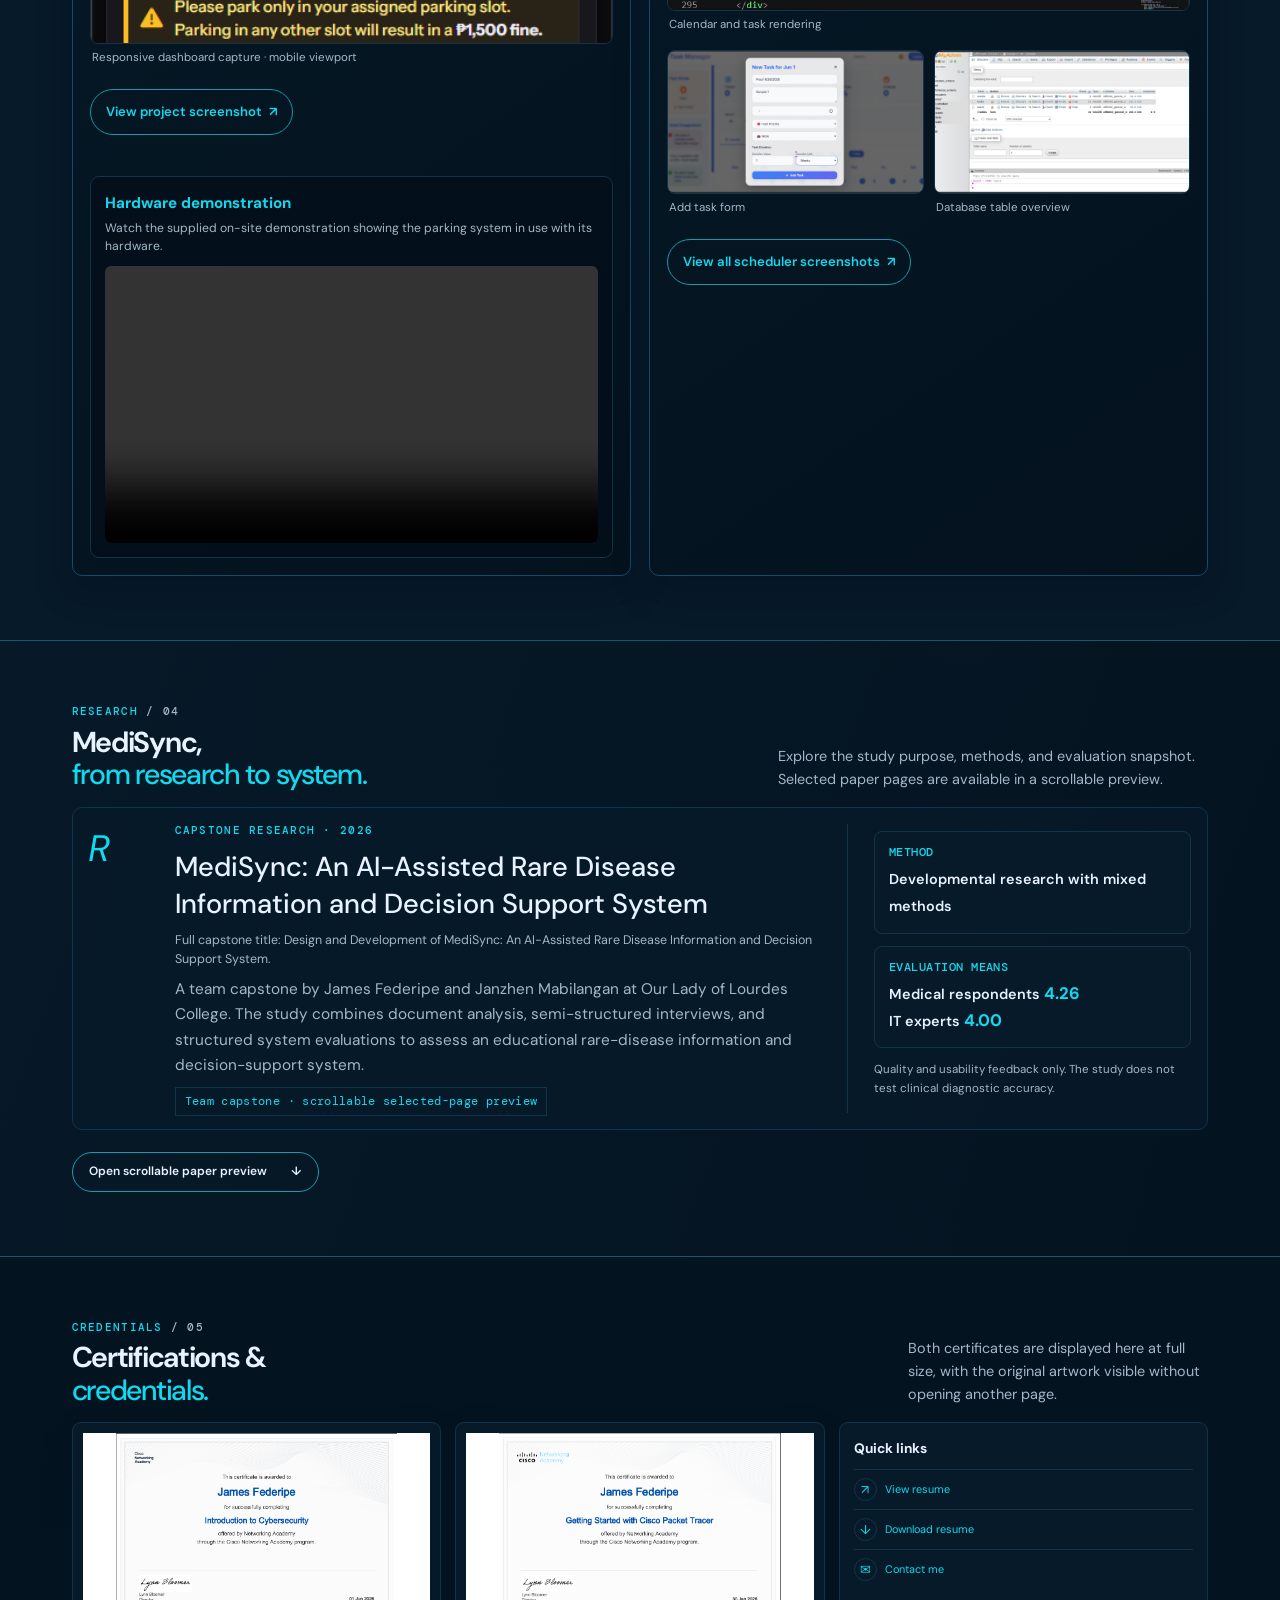
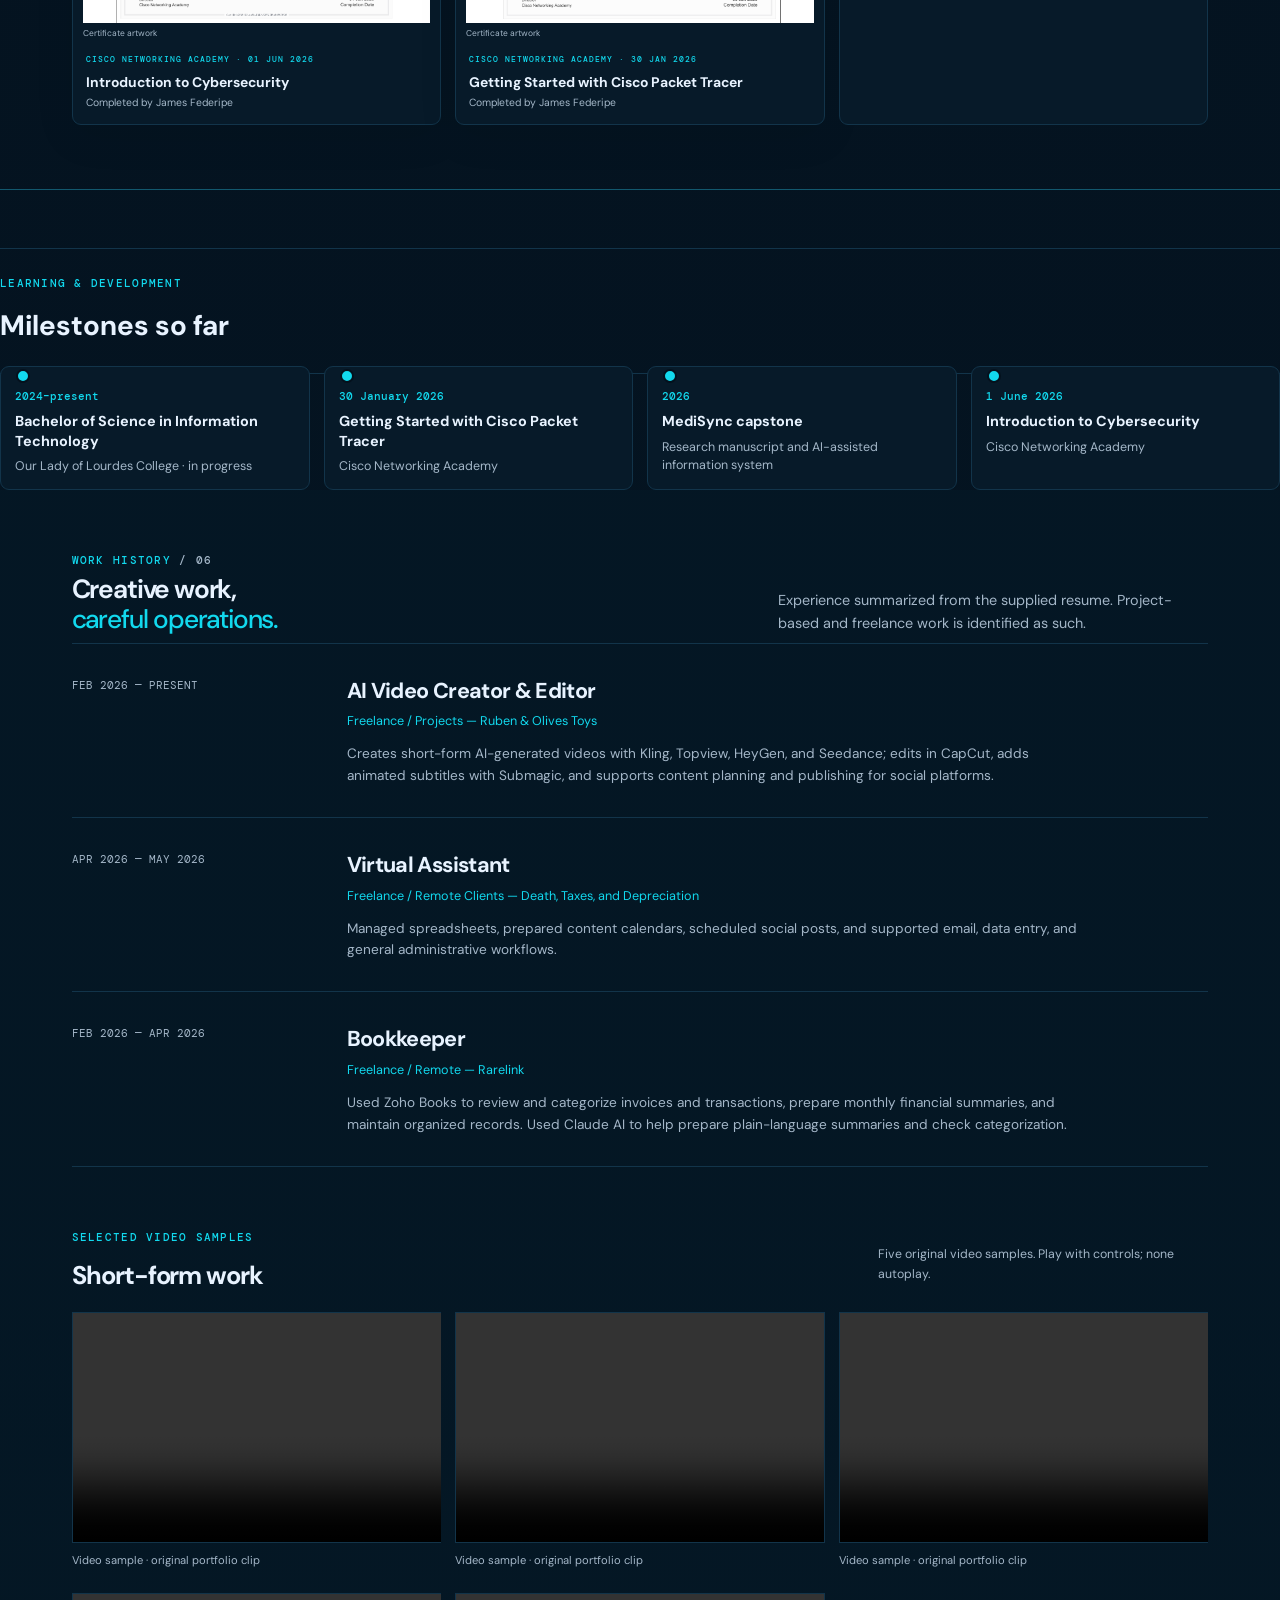
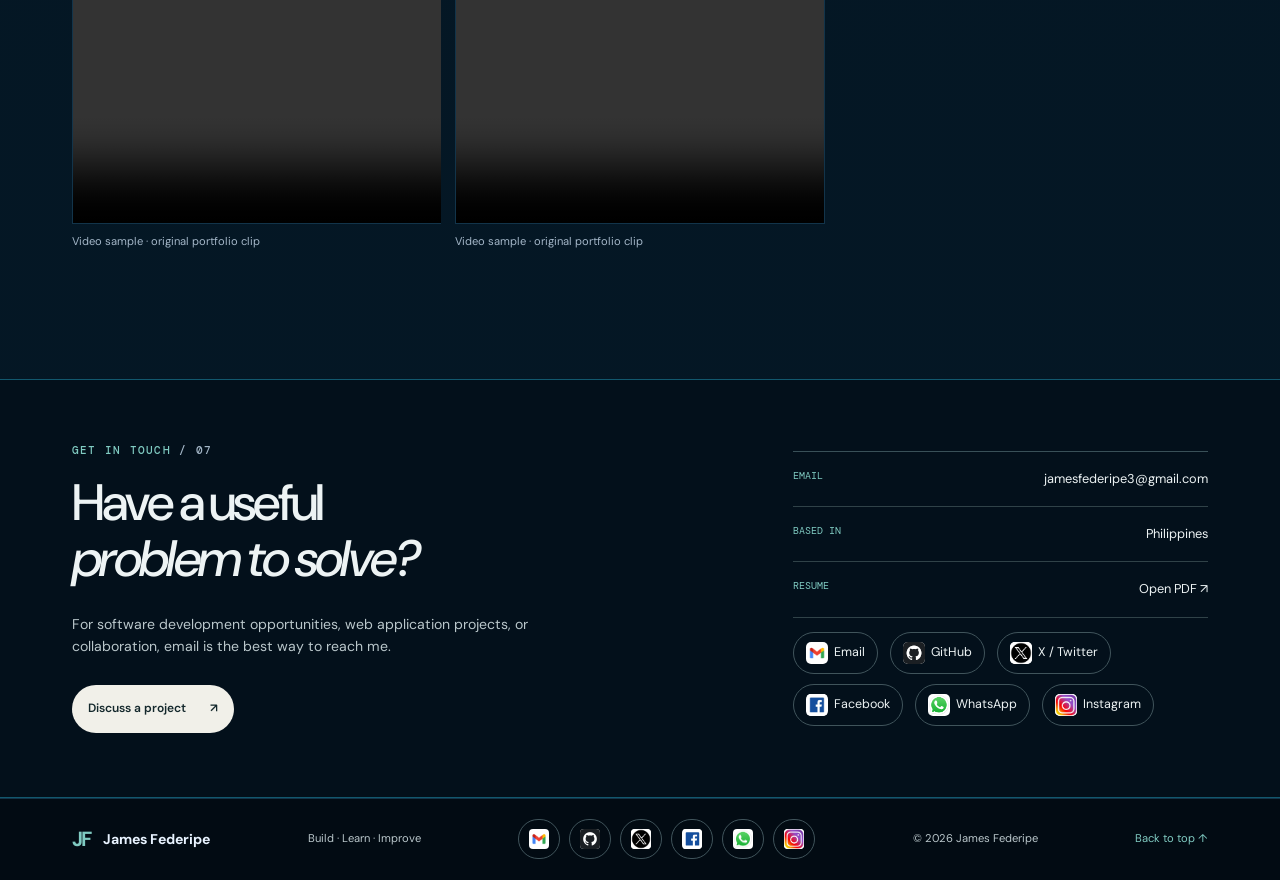
==== commit 10aa54da: "Update index.html" ====
--- a/index.html
+++ b/index.html
@@ -26,7 +26,7 @@
   </header>
   <main id="main">
     <section class="hero section" id="home" aria-labelledby="hero-title">
-      <div class="hero-copy"><p class="eyebrow"><span class="eyebrow-mark"></span> SOFTWARE DEVELOPER · PHILIPPINES</p><h1 id="hero-title">James <em>Federipe</em></h1><h2 class="hero-role">Software Developer | Web Applications, Databases &amp; AI-Assisted Systems</h2><p class="hero-lede">I develop practical software for real needs—from AI-assisted information systems to database-backed scheduling tools. My project work also includes hardware-aware systems, research, AI video production, and digital operations.</p><div class="hero-actions"><a class="button button-dark" href="#projects">Explore my projects <span aria-hidden="true">→</span></a><a class="button button-outline" href="JamesFederipe_Resume.pdf" download="JamesFederipe_Resume.pdf">Download resume <span aria-hidden="true">↓</span></a></div><div class="hero-contact"><a href="mailto:jamesfederipe3@gmail.com">Email: jamesfederipe3@gmail.com</a><span>Open to software development projects</span></div></div>
+      <div class="hero-copy"><p class="eyebrow"><span class="eyebrow-mark"></span> SOFTWARE DEVELOPER · PHILIPPINES</p><h1 id="hero-title">James <em>Federipe</em></h1><h2 class="hero-role">Software Developer | Web Applications, Databases &amp; AI-Assisted Systems</h2><p class="hero-lede">I develop practical software for real needs—from AI-assisted information systems to database-backed scheduling tools. My project work also includes hardware-aware systems, research, AI video production, and digital operations.</p><div class="hero-actions"><a class="button button-dark" href="#projects">Explore my projects <span aria-hidden="true">→</span></a><a class="button button-outline" href="" download="JamesFederipe_Resume.pdf">Download resume <span aria-hidden="true">↓</span></a></div><div class="hero-contact"><a href="mailto:jamesfederipe3@gmail.com">Email: jamesfederipe3@gmail.com</a><span>Open to software development projects</span></div></div>
       <figure class="hero-portrait"><img src="james.jpg" width="747" height="780" alt="Portrait of James Federipe"><figcaption><span>JAMES FEDERIPE</span><span>DEVELOPMENT · CREATIVE · OPERATIONS</span></figcaption></figure>JamesFederipe_Resume.pdf
       <div class="hero-bottom"><span>PHILIPPINES</span><a href="#projects">SCROLL TO EXPLORE <span aria-hidden="true">↓</span></a><span>INDEPENDENT PROJECTS &amp; EXPERIENCE</span></div>
     </section>
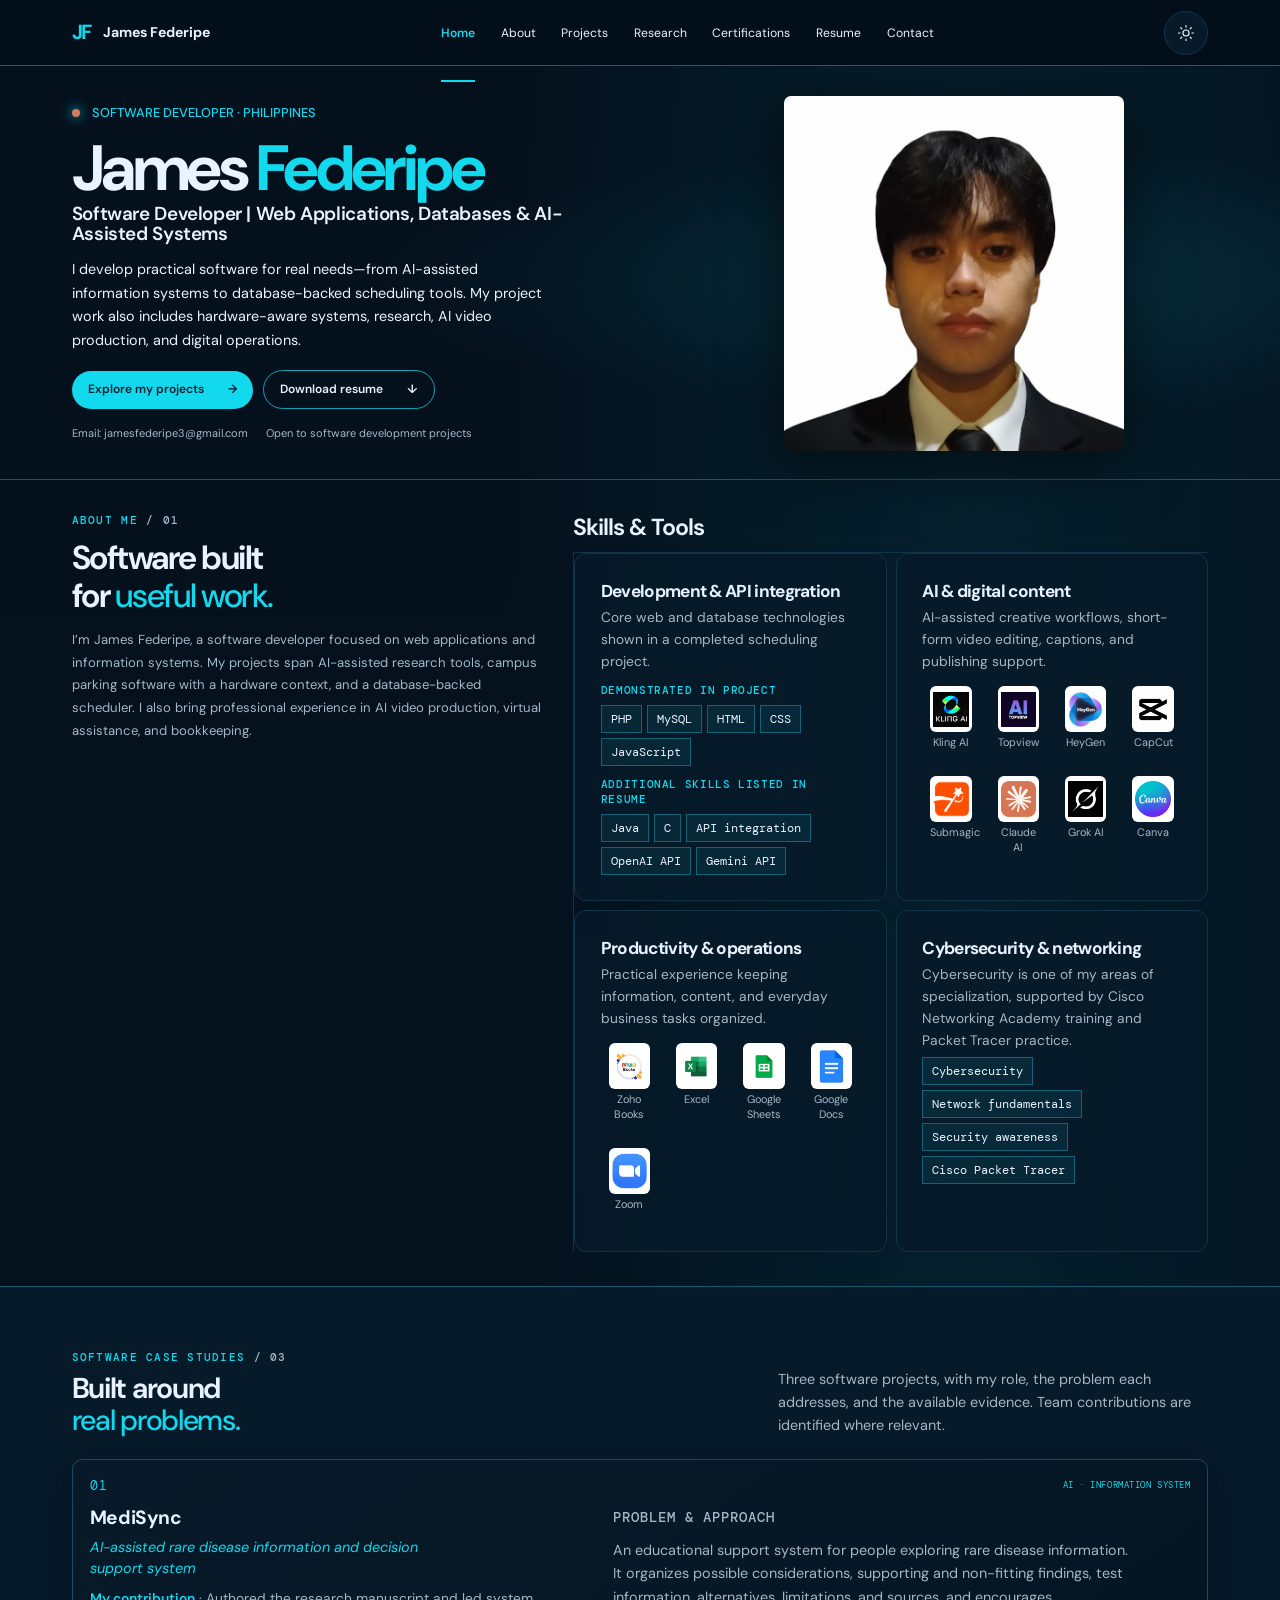
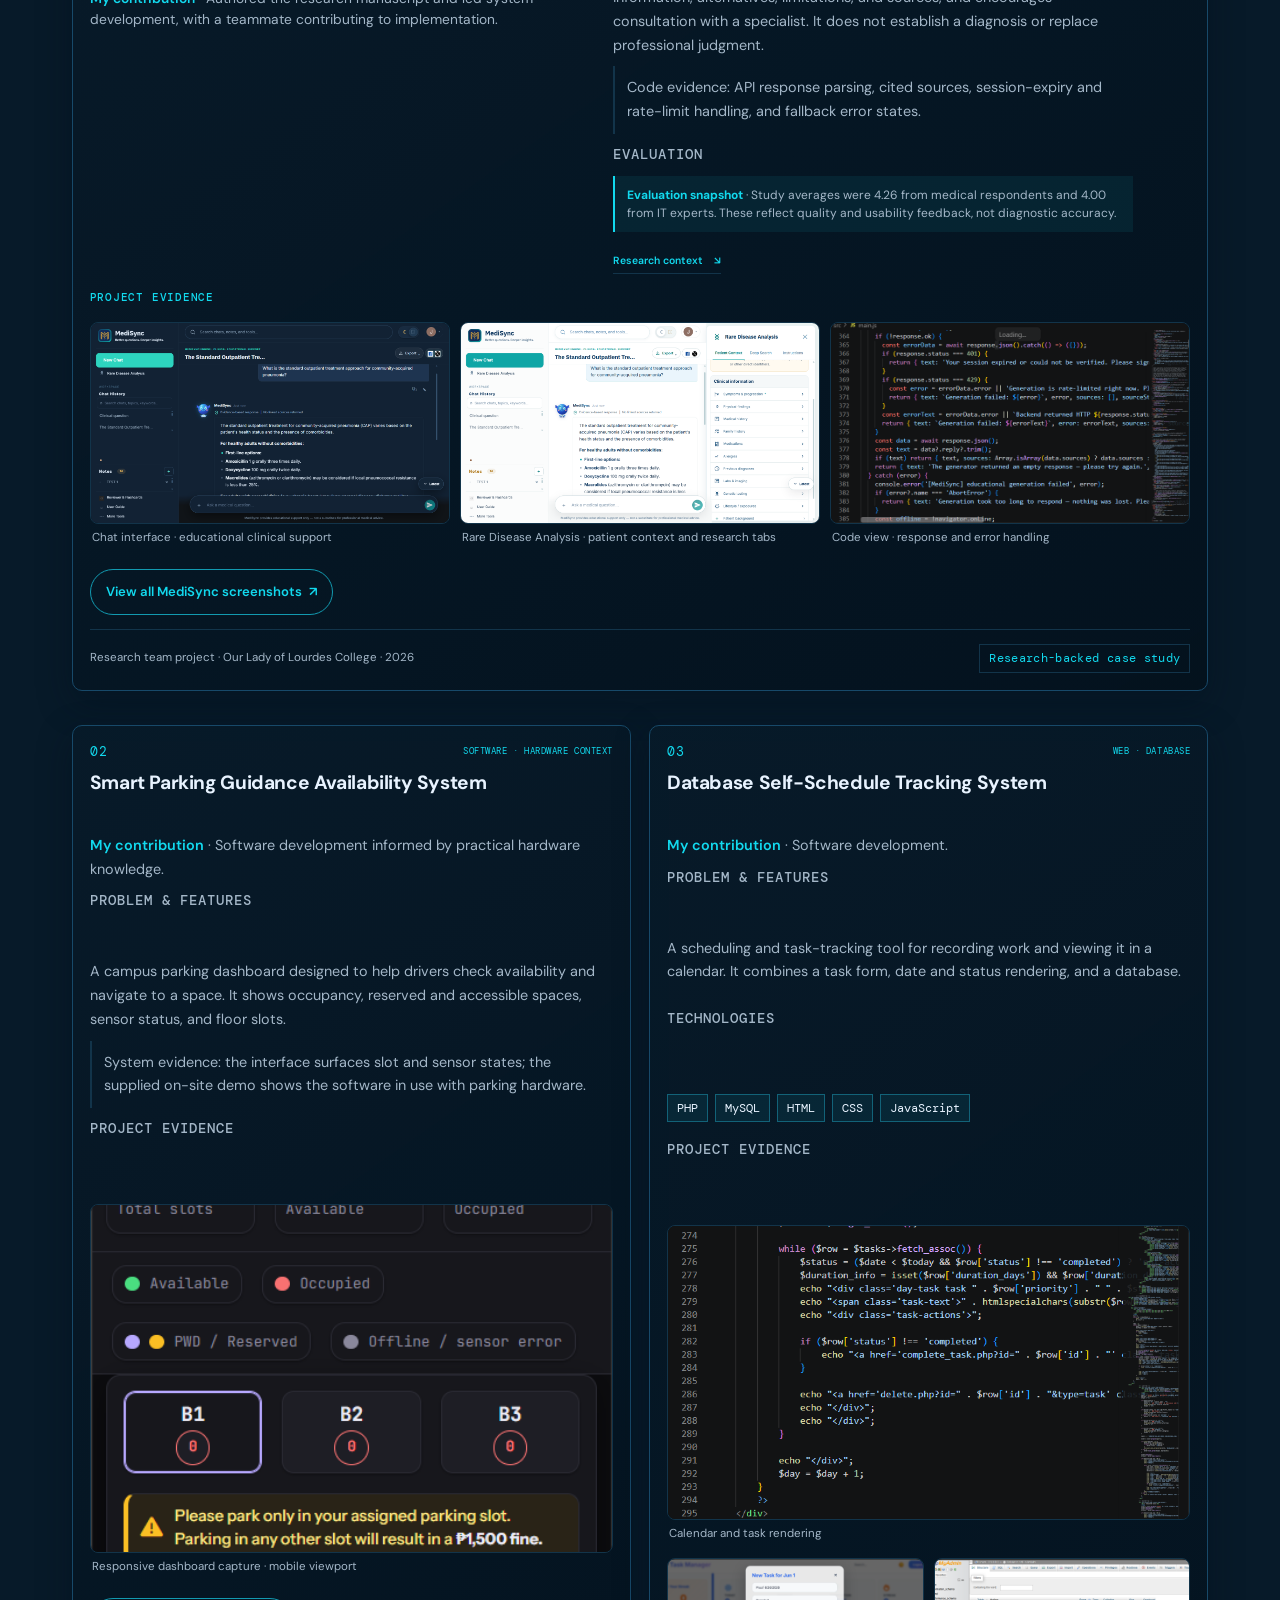
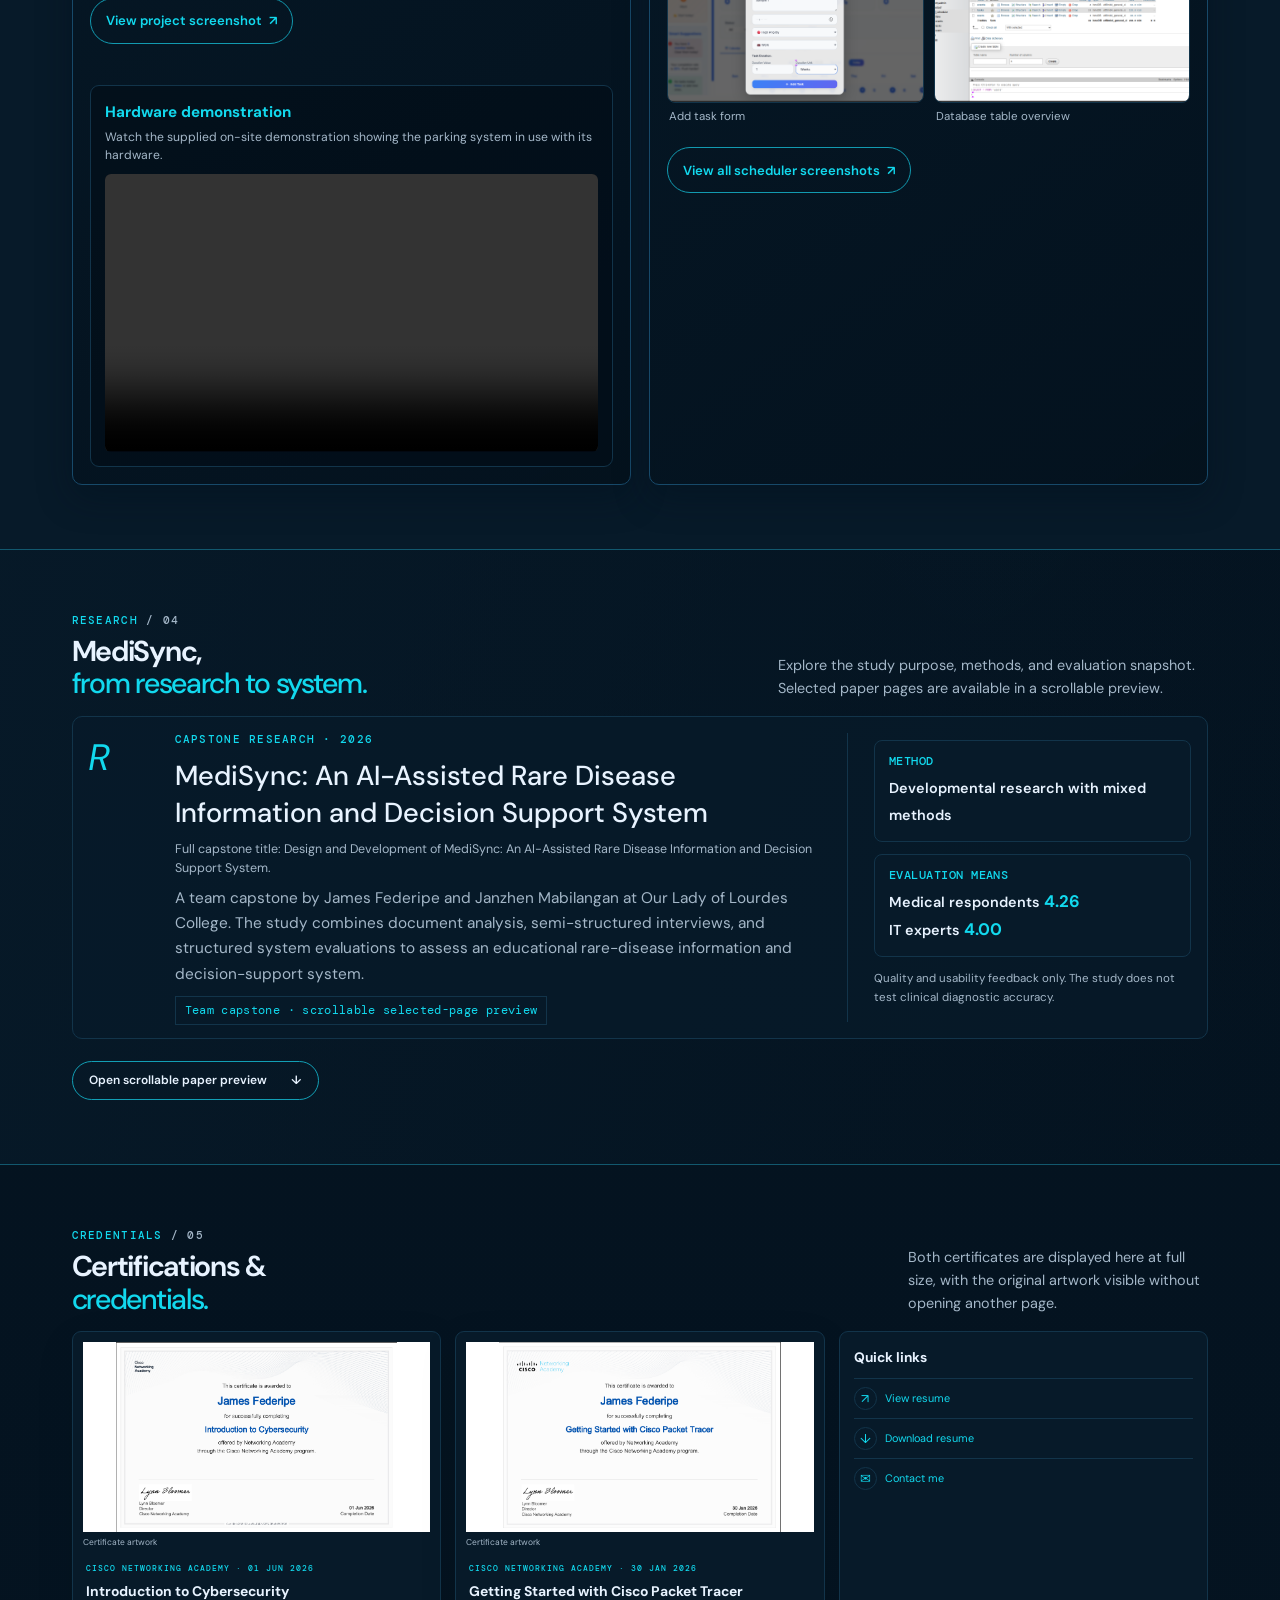
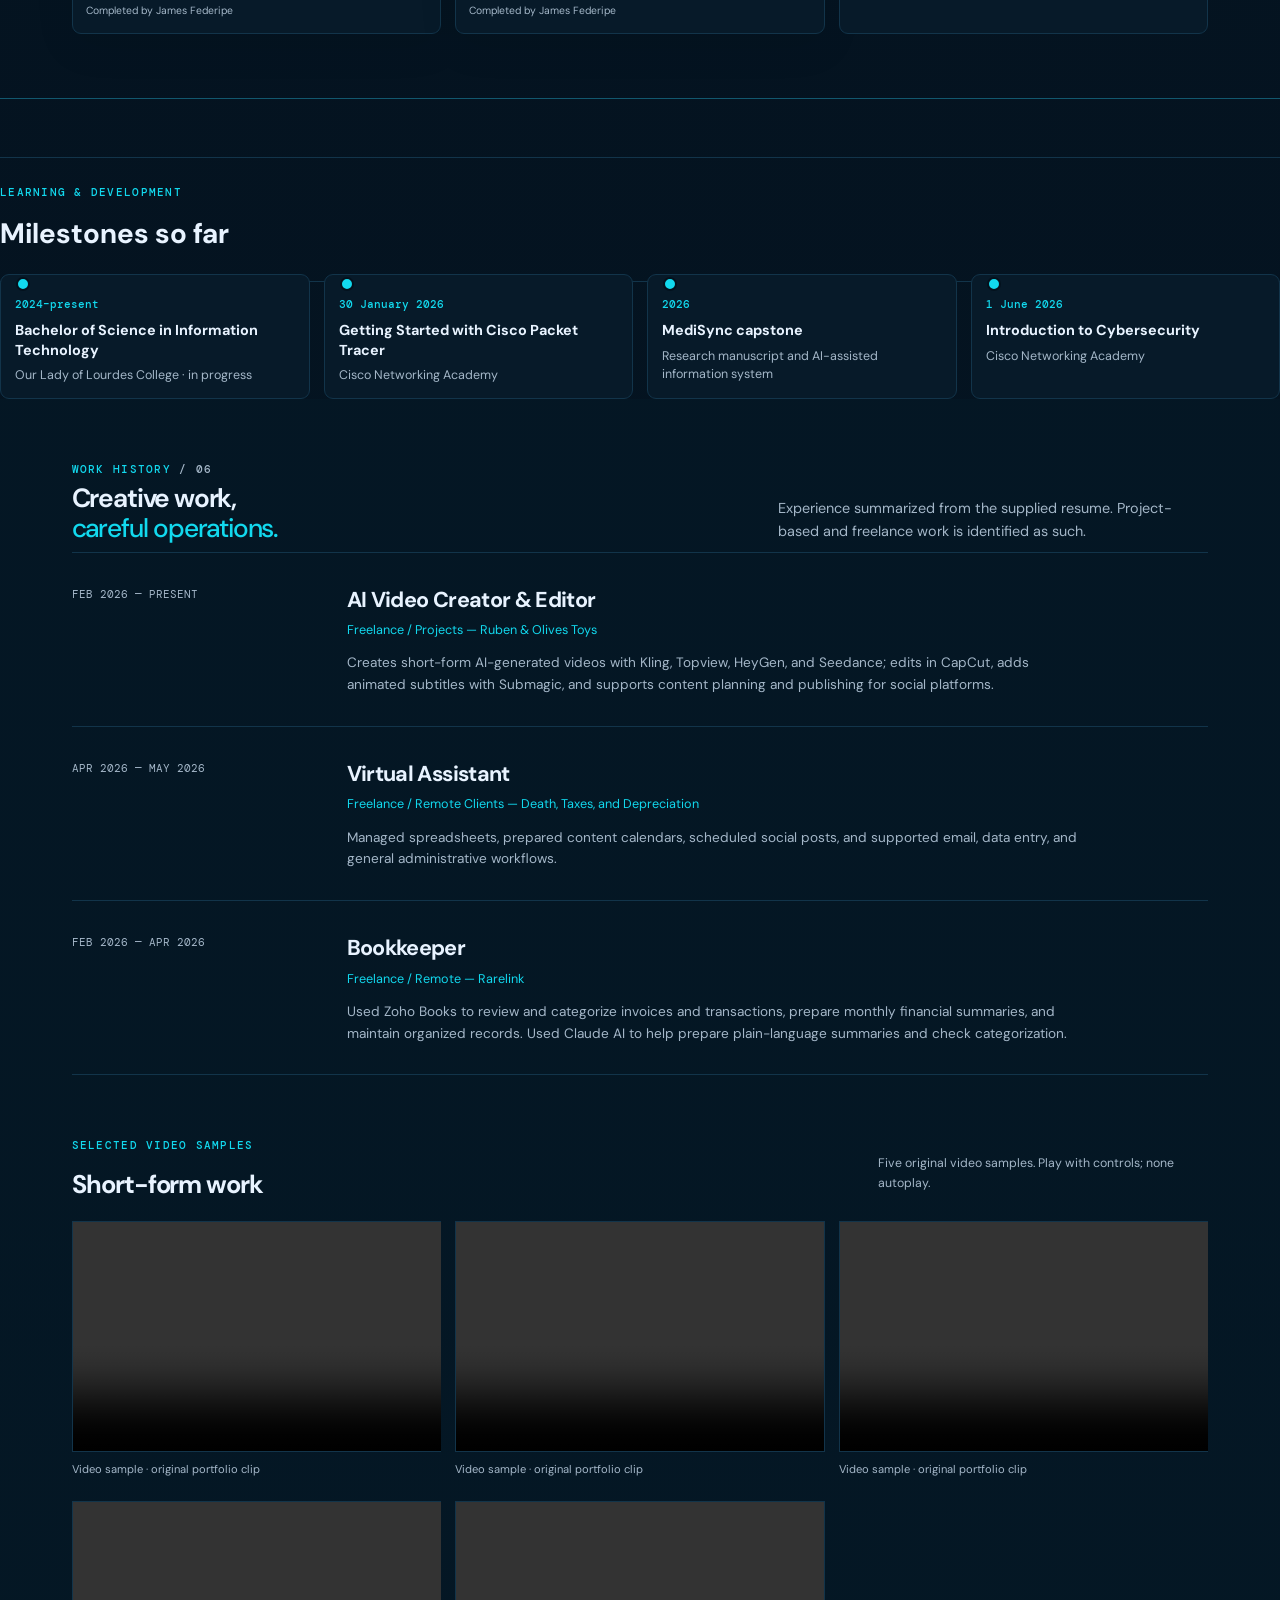
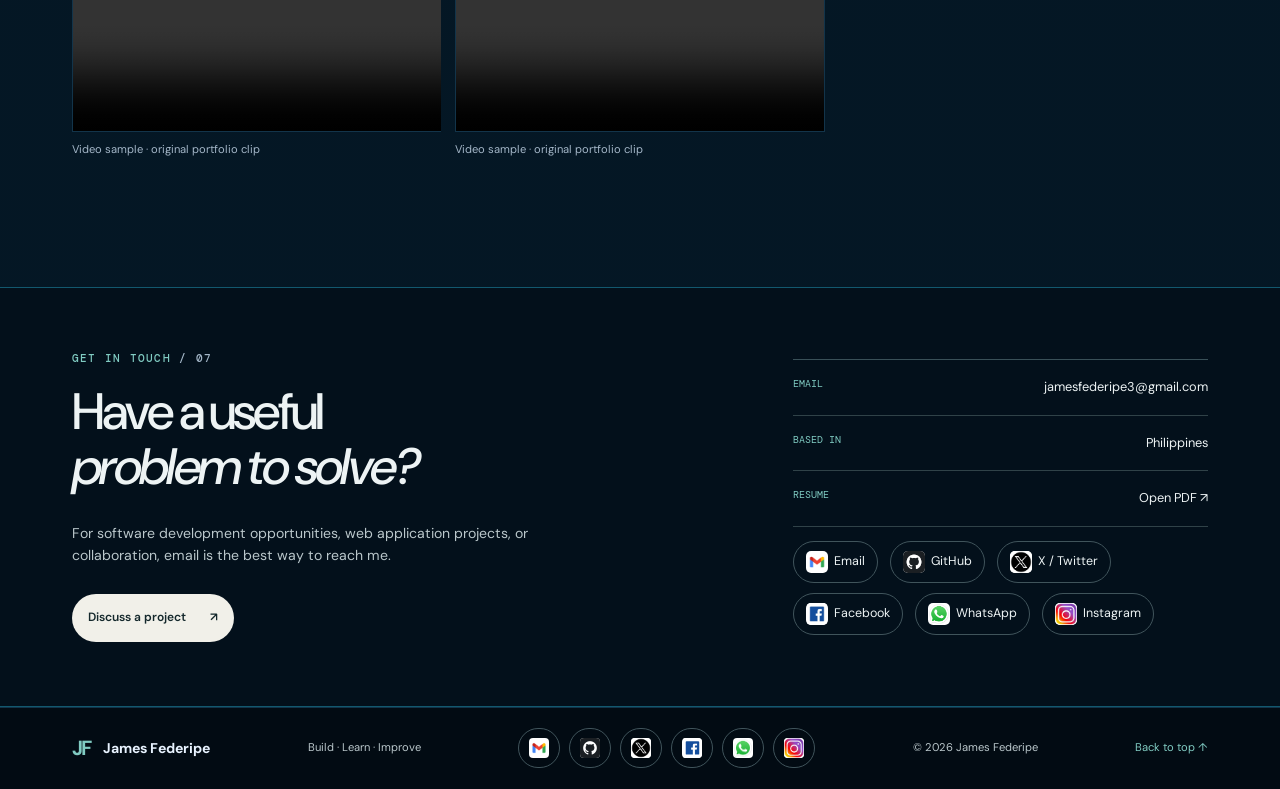
==== commit 6aed462a: "Update index.html" ====
--- a/index.html
+++ b/index.html
@@ -26,8 +26,8 @@
   </header>
   <main id="main">
     <section class="hero section" id="home" aria-labelledby="hero-title">
-      <div class="hero-copy"><p class="eyebrow"><span class="eyebrow-mark"></span> SOFTWARE DEVELOPER · PHILIPPINES</p><h1 id="hero-title">James <em>Federipe</em></h1><h2 class="hero-role">Software Developer | Web Applications, Databases &amp; AI-Assisted Systems</h2><p class="hero-lede">I develop practical software for real needs—from AI-assisted information systems to database-backed scheduling tools. My project work also includes hardware-aware systems, research, AI video production, and digital operations.</p><div class="hero-actions"><a class="button button-dark" href="#projects">Explore my projects <span aria-hidden="true">→</span></a><a class="button button-outline" href="" download="JamesFederipe_Resume.pdf">Download resume <span aria-hidden="true">↓</span></a></div><div class="hero-contact"><a href="mailto:jamesfederipe3@gmail.com">Email: jamesfederipe3@gmail.com</a><span>Open to software development projects</span></div></div>
-      <figure class="hero-portrait"><img src="james.jpg" width="747" height="780" alt="Portrait of James Federipe"><figcaption><span>JAMES FEDERIPE</span><span>DEVELOPMENT · CREATIVE · OPERATIONS</span></figcaption></figure>JamesFederipe_Resume.pdf
+      <div class="hero-copy"><p class="eyebrow"><span class="eyebrow-mark"></span> SOFTWARE DEVELOPER · PHILIPPINES</p><h1 id="hero-title">James <em>Federipe</em></h1><h2 class="hero-role">Software Developer | Web Applications, Databases &amp; AI-Assisted Systems</h2><p class="hero-lede">I develop practical software for real needs—from AI-assisted information systems to database-backed scheduling tools. My project work also includes hardware-aware systems, research, AI video production, and digital operations.</p><div class="hero-actions"><a class="button button-dark" href="#projects">Explore my projects <span aria-hidden="true">→</span></a><a class="button button-outline" href="JamesFederipe_Resume.pdf" download="JamesFederipe_Resume.pdf">Download resume <span aria-hidden="true">↓</span></a></div><div class="hero-contact"><a href="mailto:jamesfederipe3@gmail.com">Email: jamesfederipe3@gmail.com</a><span>Open to software development projects</span></div></div>
+      <figure class="hero-portrait"><img src="james.jpg" width="747" height="780" alt="Portrait of James Federipe"><figcaption><span>JAMES FEDERIPE</span><span>DEVELOPMENT · CREATIVE · OPERATIONS</span></figcaption></figure>
       <div class="hero-bottom"><span>PHILIPPINES</span><a href="#projects">SCROLL TO EXPLORE <span aria-hidden="true">↓</span></a><span>INDEPENDENT PROJECTS &amp; EXPERIENCE</span></div>
     </section>
 
